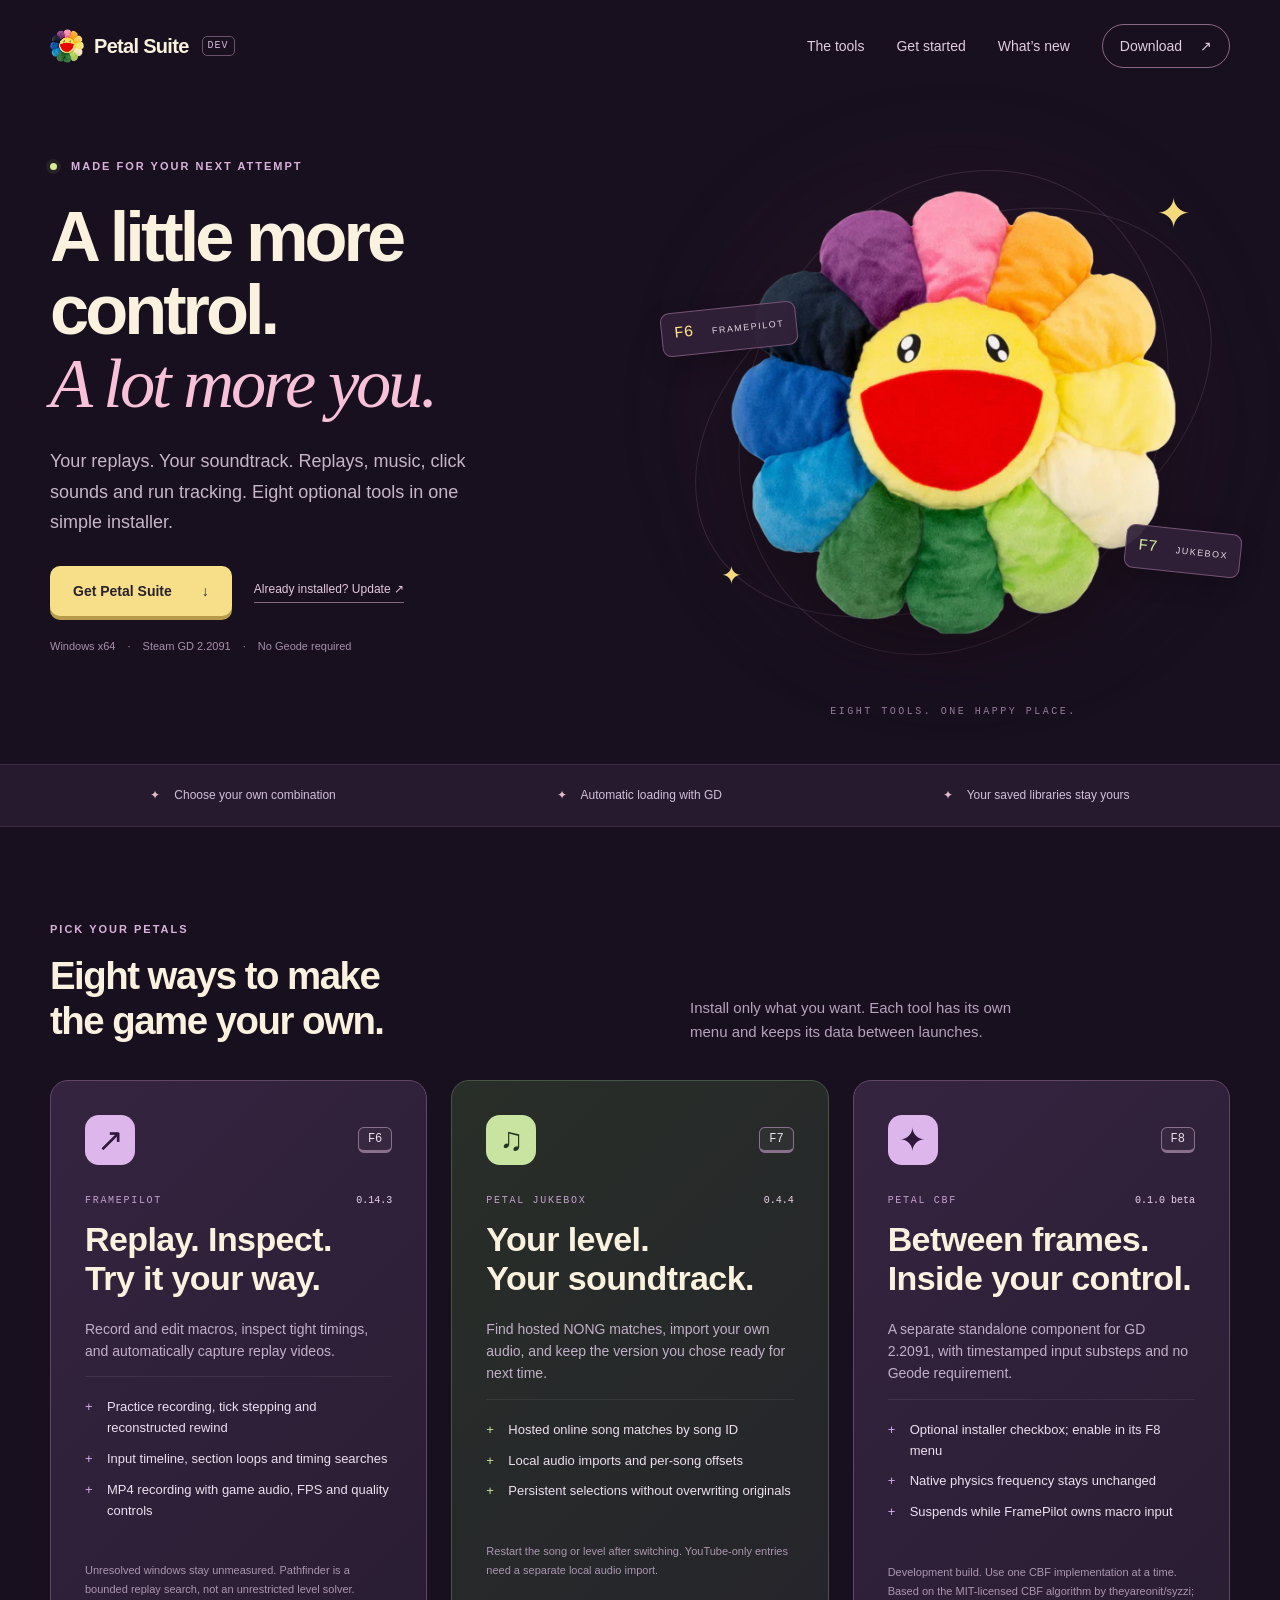
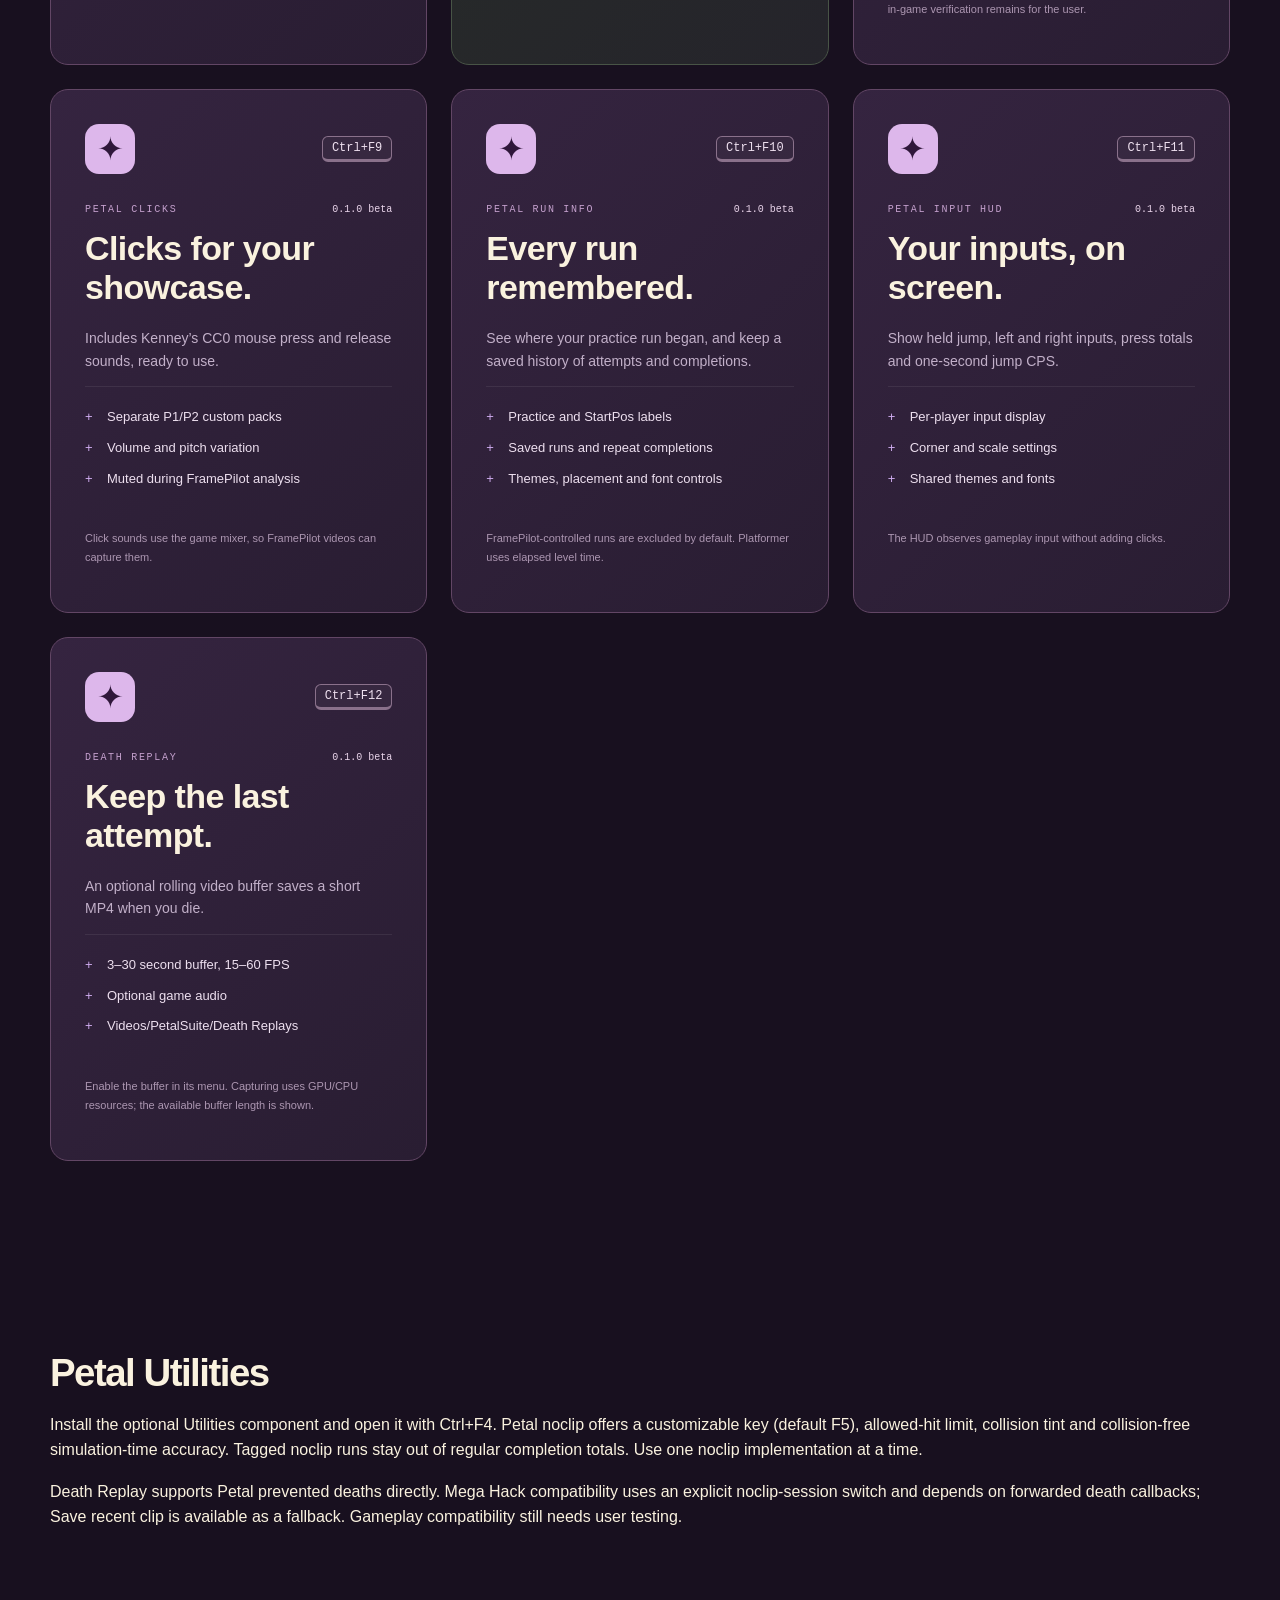
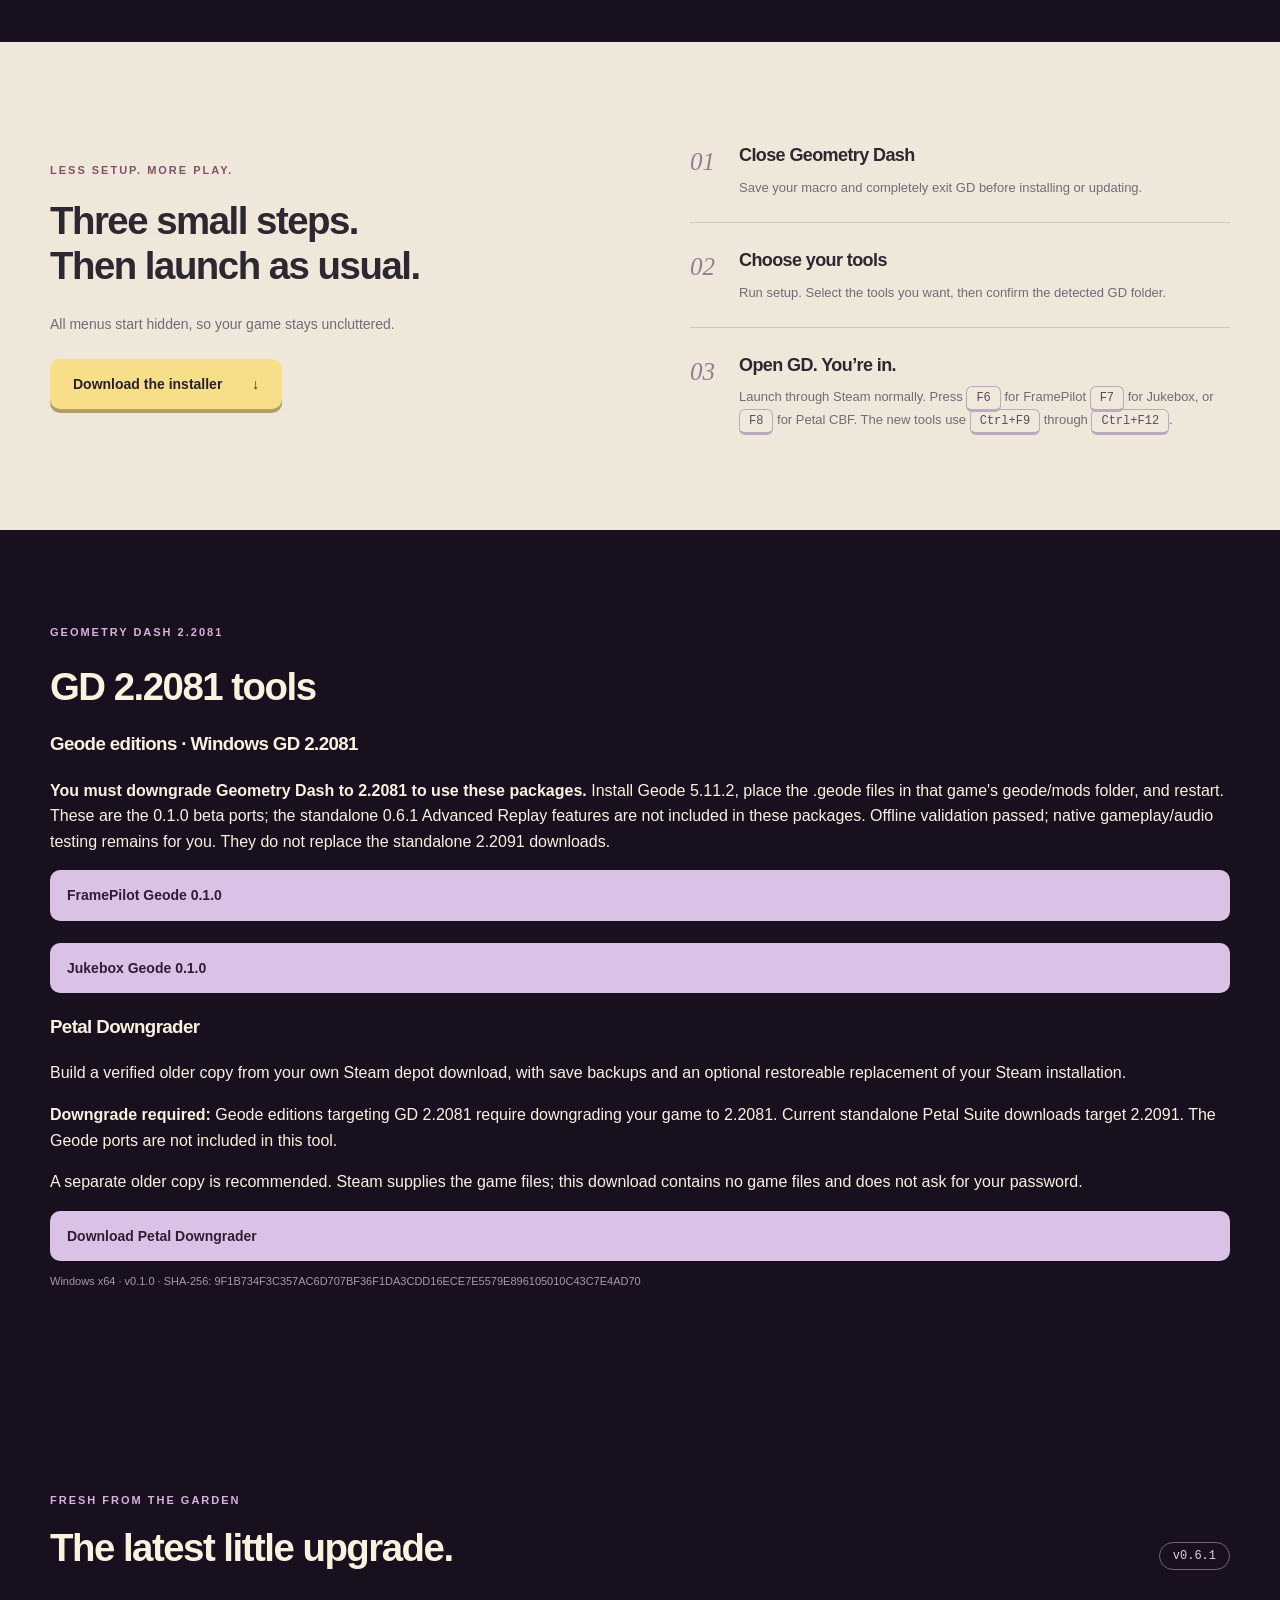
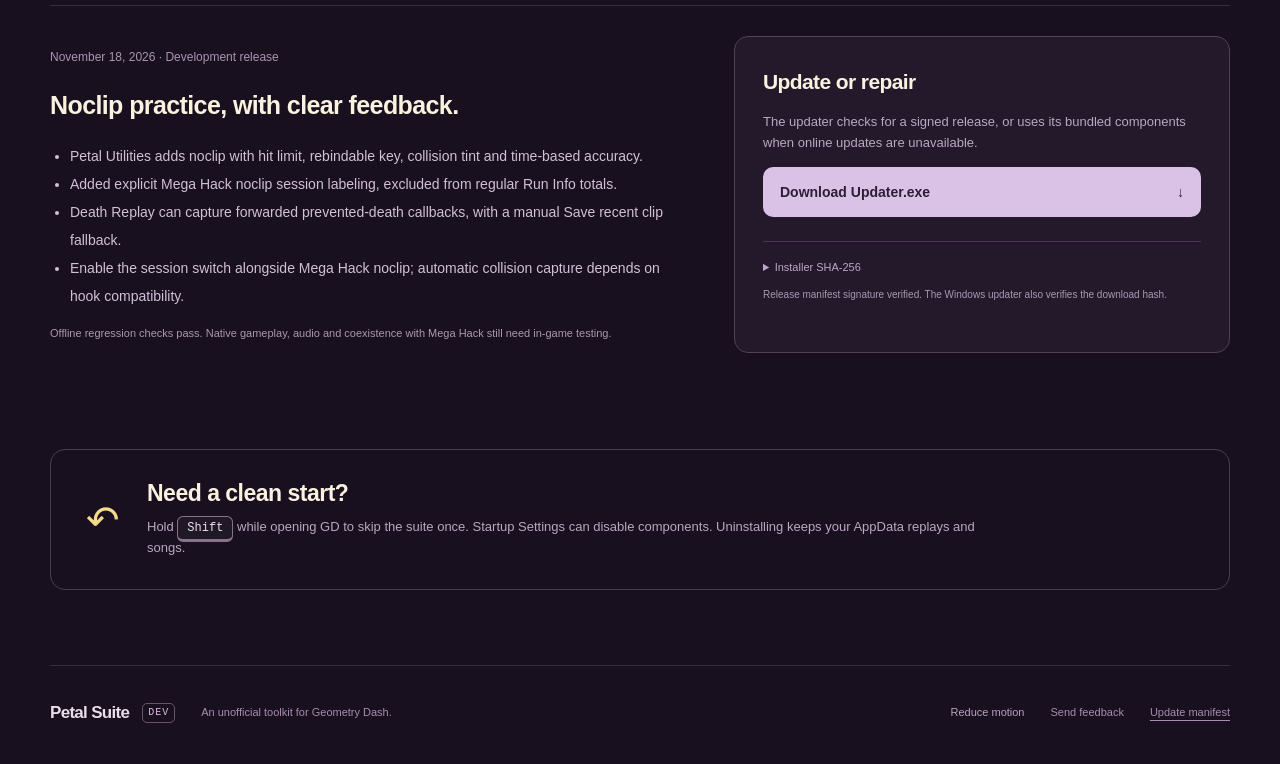
==== index.html @ 43120de8 "Publish Petal Suite website and signed 0.6.1 updates" ====
<!doctype html>
<html lang="en">
<head><meta charset="utf-8"><meta name="viewport" content="width=device-width,initial-scale=1"><meta name="theme-color" content="#18101f"><meta name="description" content="Eight optional tools for Geometry Dash, including FramePilot, Jukebox and Petal Clicks. One installer, your choice of tools, and verified updates."><title>Petal Suite — a little more control.</title><link rel="icon" href="assets/flower.png"><link rel="stylesheet" href="style.css"><script src="app.js" defer></script></head>
<body>
<header class="nav wrap"><a class="brand" href="./"><img src="assets/flower.png" alt="" width="34" height="34">Petal Suite<span class="beta">DEV</span></a><nav aria-label="Main"><a href="#tools">The tools</a><a href="#install">Get started</a><a href="#releases">What’s new</a><a class="nav-download" href="downloads/PetalSuite-Setup-0.6.1.exe" download>Download <span aria-hidden="true">↗</span></a></nav></header>
<main>
<section class="hero wrap"><div class="hero-copy"><p class="eyebrow"><span class="dot"></span> MADE FOR YOUR NEXT ATTEMPT</p><h1>A little more<br>control.<br><em>A lot more you.</em></h1><p class="intro">Your replays. Your soundtrack. Replays, music, click sounds and run tracking. Eight optional tools in one simple installer.</p><div class="actions"><a class="button primary" href="downloads/PetalSuite-Setup-0.6.1.exe" download>Get Petal Suite <span aria-hidden="true">↓</span></a><a class="text-link" href="downloads/Updater-0.6.1.exe" download>Already installed? Update <span aria-hidden="true">↗</span></a></div><p class="compat">Windows x64 <span>·</span> Steam GD 2.2091 <span>·</span> No Geode required</p></div><div class="hero-art" aria-hidden="true"><div class="orbit orbit-one"></div><div class="orbit orbit-two"></div><span class="spark spark-one">✦</span><img class="flower" src="assets/flower.png" alt="" width="500" height="500"><span class="floating-label label-one">F6 <small>FRAMEPILOT</small></span><span class="floating-label label-two">F7 <small>JUKEBOX</small></span><span class="spark spark-two">✦</span><div class="art-caption">EIGHT TOOLS. ONE HAPPY PLACE.</div></div></section>
<div class="ribbon"><div class="wrap ribbon-inner"><span>Choose your own combination</span><span>Automatic loading with GD</span><span>Your saved libraries stay yours</span></div></div>
<section id="tools" class="wrap section"><div class="section-heading"><p class="eyebrow">PICK YOUR PETALS</p><h2>Eight ways to make<br>the game your own.</h2><p>Install only what you want. Each tool has its own menu and keeps its data between launches.</p></div><div class="tool-grid"><article class="tool-card pilot"><div class="card-top"><span class="tool-icon" aria-hidden="true">↗</span><span class="key">F6</span></div><p class="version">FRAMEPILOT <span data-fp>0.14.3</span></p><h3>Replay. Inspect.<br>Try it your way.</h3><p>Record and edit macros, inspect tight timings, and automatically capture replay videos.</p><ul><li>Practice recording, tick stepping and reconstructed rewind</li><li>Input timeline, section loops and timing searches</li><li>MP4 recording with game audio, FPS and quality controls</li></ul><p class="small-note">Unresolved windows stay unmeasured. Pathfinder is a bounded replay search, not an unrestricted level solver.</p></article><article class="tool-card jukebox"><div class="card-top"><span class="tool-icon" aria-hidden="true">♫</span><span class="key">F7</span></div><p class="version">PETAL JUKEBOX <span data-jb>0.4.4</span></p><h3>Your level.<br>Your soundtrack.</h3><p>Find hosted NONG matches, import your own audio, and keep the version you chose ready for next time.</p><ul><li>Hosted online song matches by song ID</li><li>Local audio imports and per-song offsets</li><li>Persistent selections without overwriting originals</li></ul><p class="small-note">Restart the song or level after switching. YouTube-only entries need a separate local audio import.</p></article><article class="tool-card pilot"><div class="card-top"><span class="tool-icon" aria-hidden="true">✦</span><span class="key">F8</span></div><p class="version">PETAL CBF <span>0.1.0 beta</span></p><h3>Between frames.<br>Inside your control.</h3><p>A separate standalone component for GD 2.2091, with timestamped input substeps and no Geode requirement.</p><ul><li>Optional installer checkbox; enable in its F8 menu</li><li>Native physics frequency stays unchanged</li><li>Suspends while FramePilot owns macro input</li></ul><p class="small-note">Development build. Use one CBF implementation at a time. Based on the MIT-licensed CBF algorithm by theyareonit/syzzi; in-game verification remains for the user.</p></article><article class="tool-card pilot"><div class="card-top"><span class="tool-icon" aria-hidden="true">✦</span><span class="key">Ctrl+F9</span></div><p class="version">PETAL CLICKS <span>0.1.0 beta</span></p><h3>Clicks for your showcase.</h3><p>Includes Kenney’s CC0 mouse press and release sounds, ready to use.</p><ul><li>Separate P1/P2 custom packs</li><li>Volume and pitch variation</li><li>Muted during FramePilot analysis</li></ul><p class="small-note">Click sounds use the game mixer, so FramePilot videos can capture them.</p></article><article class="tool-card pilot"><div class="card-top"><span class="tool-icon" aria-hidden="true">✦</span><span class="key">Ctrl+F10</span></div><p class="version">PETAL RUN INFO <span>0.1.0 beta</span></p><h3>Every run remembered.</h3><p>See where your practice run began, and keep a saved history of attempts and completions.</p><ul><li>Practice and StartPos labels</li><li>Saved runs and repeat completions</li><li>Themes, placement and font controls</li></ul><p class="small-note">FramePilot-controlled runs are excluded by default. Platformer uses elapsed level time.</p></article><article class="tool-card pilot"><div class="card-top"><span class="tool-icon" aria-hidden="true">✦</span><span class="key">Ctrl+F11</span></div><p class="version">PETAL INPUT HUD <span>0.1.0 beta</span></p><h3>Your inputs, on screen.</h3><p>Show held jump, left and right inputs, press totals and one-second jump CPS.</p><ul><li>Per-player input display</li><li>Corner and scale settings</li><li>Shared themes and fonts</li></ul><p class="small-note">The HUD observes gameplay input without adding clicks.</p></article><article class="tool-card pilot"><div class="card-top"><span class="tool-icon" aria-hidden="true">✦</span><span class="key">Ctrl+F12</span></div><p class="version">DEATH REPLAY <span>0.1.0 beta</span></p><h3>Keep the last attempt.</h3><p>An optional rolling video buffer saves a short MP4 when you die.</p><ul><li>3–30 second buffer, 15–60 FPS</li><li>Optional game audio</li><li>Videos/PetalSuite/Death Replays</li></ul><p class="small-note">Enable the buffer in its menu. Capturing uses GPU/CPU resources; the available buffer length is shown.</p></article></div></section>
<section class="wrap section"><h2>Petal Utilities</h2><p>Install the optional Utilities component and open it with Ctrl+F4. Petal noclip offers a customizable key (default F5), allowed-hit limit, collision tint and collision-free simulation-time accuracy. Tagged noclip runs stay out of regular completion totals. Use one noclip implementation at a time.</p><p>Death Replay supports Petal prevented deaths directly. Mega Hack compatibility uses an explicit noclip-session switch and depends on forwarded death callbacks; Save recent clip is available as a fallback. Gameplay compatibility still needs user testing.</p></section><section id="install" class="install-section"><div class="wrap install-inner"><div><p class="eyebrow">LESS SETUP. MORE PLAY.</p><h2>Three small steps.<br>Then launch as usual.</h2><p>All menus start hidden, so your game stays uncluttered.</p><a class="button primary" href="downloads/PetalSuite-Setup-0.6.1.exe" download>Download the installer <span aria-hidden="true">↓</span></a></div><ol class="steps"><li><span>01</span><div><h3>Close Geometry Dash</h3><p>Save your macro and completely exit GD before installing or updating.</p></div></li><li><span>02</span><div><h3>Choose your tools</h3><p>Run setup. Select the tools you want, then confirm the detected GD folder.</p></div></li><li><span>03</span><div><h3>Open GD. You’re in.</h3><p>Launch through Steam normally. Press <kbd>F6</kbd> for FramePilot <kbd>F7</kbd> for Jukebox, or <kbd>F8</kbd> for Petal CBF. The new tools use <kbd>Ctrl+F9</kbd> through <kbd>Ctrl+F12</kbd>.</p></div></li></ol></div></section>
<section id="legacy" class="wrap section"><p class="eyebrow">GEOMETRY DASH 2.2081</p><h2>GD 2.2081 tools</h2><h3>Geode editions · Windows GD 2.2081</h3><p><strong>You must downgrade Geometry Dash to 2.2081 to use these packages.</strong> Install <a href="https://github.com/geode-sdk/geode/releases/tag/v5.11.2">Geode 5.11.2</a>, place the .geode files in that game's geode/mods folder, and restart. These are the 0.1.0 beta ports; the standalone 0.6.1 Advanced Replay features are not included in these packages. Offline validation passed; native gameplay/audio testing remains for you. They do not replace the standalone 2.2091 downloads.</p><div class="actions"><a class="button secondary" href="downloads/petal.framepilot-0.1.0.geode" download>FramePilot Geode 0.1.0</a><a class="button secondary" href="downloads/petal.jukebox-0.1.0.geode" download>Jukebox Geode 0.1.0</a></div><h3>Petal Downgrader</h3><p>Build a verified older copy from your own Steam depot download, with save backups and an optional restoreable replacement of your Steam installation.</p><p><strong>Downgrade required:</strong> Geode editions targeting GD 2.2081 require downgrading your game to 2.2081. Current standalone Petal Suite downloads target 2.2091. The Geode ports are not included in this tool.</p><p>A separate older copy is recommended. Steam supplies the game files; this download contains no game files and does not ask for your password.</p><a class="button secondary" href="downloads/PetalDowngrader-0.1.0.exe" download>Download Petal Downgrader</a><p class="small-note">Windows x64 · v0.1.0 · SHA-256: 9F1B734F3C357AC6D707BF36F1DA3CDD16ECE7E5579E896105010C43C7E4AD70</p></section><section id="releases" class="wrap section"><div class="release-heading"><div><p class="eyebrow">FRESH FROM THE GARDEN</p><h2>The latest little upgrade.</h2></div><span class="release-tag" data-version>v0.6.1</span></div><div class="release-layout"><article class="release-notes"><p class="muted" data-release-date>November 18, 2026 · Development release</p><h3>Noclip practice, with clear feedback.</h3><ul id="release-notes"><li>Petal Clicks includes a ready-to-use CC0 mouse pack and supports custom P1/P2 packs.</li><li>Run Info adds saved run history and repeat completion counts.</li><li>Input HUD shows held inputs and CPS; optional Death Replay saves rolling clips with game audio.</li><li>FramePilot hitborders now find collision objects even when native visibility lists are empty.</li></ul><p class="small-note">Offline regression checks pass. Native gameplay, audio and coexistence with Mega Hack still need in-game testing.</p></article><aside class="download-card"><h3>Update or repair</h3><p>The updater checks for a signed release, or uses its bundled components when online updates are unavailable.</p><a class="button secondary" href="downloads/Updater-0.6.1.exe" download>Download Updater.exe <span aria-hidden="true">↓</span></a><details><summary>Installer SHA-256</summary><code id="installer-sha">Loading release information…</code><button id="copy-sha" class="copy-button" type="button" disabled>Copy checksum</button></details><p class="manifest-status" id="manifest-status" role="status">Reading release information…</p></aside></div></section>
<section class="wrap recovery"><span class="recovery-icon" aria-hidden="true">↶</span><div><h2>Need a clean start?</h2><p>Hold <kbd>Shift</kbd> while opening GD to skip the suite once. Startup Settings can disable components. Uninstalling keeps your AppData replays and songs.</p></div></section>
</main><footer class="wrap footer"><a class="brand" href="./">Petal Suite<span class="beta">DEV</span></a><p>An unofficial toolkit for Geometry Dash.</p><button id="motion-toggle" type="button" aria-pressed="false">Reduce motion</button><a href="feedback.html">Send feedback</a><a href="updates.json">Update manifest</a></footer>
</body></html>
---- style.css ----
@font-face{font-family:PetalLocal;src:local("Segoe UI")}*{box-sizing:border-box}html{scroll-behavior:smooth;scroll-padding-top:85px}body{margin:0;background:#18101f;color:#faf2df;font-family:PetalLocal,"Segoe UI",Arial,sans-serif;line-height:1.6}a{color:inherit;text-decoration:none}button,a,summary{-webkit-tap-highlight-color:transparent}button{font:inherit}button:focus-visible,a:focus-visible,summary:focus-visible{outline:3px solid #ffe17d;outline-offset:6px}button{cursor:pointer}img{max-width:100%;display:block}.wrap{width:min(1180px,calc(100% - 64px));margin:auto}.nav{display:flex;align-items:center;justify-content:space-between;min-height:92px;gap:24px}.brand{display:flex;align-items:center;gap:10px;font-weight:750;font-size:20px;letter-spacing:-.7px;white-space:nowrap}.beta{border:1px solid #69526d;border-radius:5px;padding:1px 5px;font:10px/1.6 monospace;letter-spacing:1px;margin-left:3px;color:#d8b8df}.nav nav{display:flex;align-items:center;gap:32px;font-size:14px;color:#e0cddf}.nav a:hover{color:#ffe17d}.nav-download{padding:10px 17px;border:1px solid #8b6788;border-radius:50px}.nav-download span{margin-left:14px}.hero{min-height:650px;display:grid;grid-template-columns:1.08fr 1fr;align-items:center;gap:30px;padding-top:44px;padding-bottom:75px}.eyebrow{font-size:11px;letter-spacing:2px;font-weight:650;color:#d8b2db;margin:0 0 24px}.dot{display:inline-block;width:7px;height:7px;border-radius:50%;background:#d8ec94;box-shadow:0 0 0 4px #d8ec9412;margin-right:9px}h1{font-size:clamp(48px,5.5vw,78px);line-height:1.04;letter-spacing:-4px;font-weight:750;margin:0 0 26px}h1 em{font-family:Georgia,serif;font-weight:400;color:#f8c1d7;letter-spacing:-3px}.intro{font-size:18px;max-width:420px;color:#c7b6ca;line-height:1.7;margin:0 0 28px}.actions{display:flex;gap:22px;align-items:center;flex-wrap:wrap}.button{display:inline-flex;align-items:center;justify-content:space-between;gap:30px;padding:14px 23px;border-radius:10px;font-size:14px;font-weight:700;transition:transform .2s,background .2s}.button:hover{transform:translateY(-3px)}.primary{background:#f7df89;color:#28202c;box-shadow:0 4px 0 #b89a4b}.primary:hover{background:#ffeaa9}.text-link{font-size:12px;color:#e2c8df;border-bottom:1px solid #81677f;padding-bottom:3px}.compat{font-size:11px;color:#a890ac;margin-top:22px}.compat span{padding:0 9px}.hero-art{position:relative;display:flex;align-items:center;justify-content:center;aspect-ratio:1}.hero-art:before{content:"";position:absolute;inset:16%;background:#a7467338;filter:blur(70px);border-radius:50%}.flower{position:relative;width:82%;height:auto;filter:drop-shadow(0 25px 35px #0006);animation:float 7s ease-in-out infinite}.orbit{position:absolute;width:100%;height:65%;border:1px solid #a47c9d38;border-radius:50%;transform:rotate(-28deg)}.orbit-two{height:91%;width:74%;transform:rotate(27deg)}.floating-label{position:absolute;background:#302138ed;border:1px solid #755375;border-radius:9px;padding:8px 12px;color:#ffe189;box-shadow:0 8px 24px #0003;font-family:monospace;font-size:16px;transform:rotate(-6deg)}.floating-label small{font:9px "Segoe UI",sans-serif;letter-spacing:1.5px;color:#ead7e6;margin-left:9px}.label-one{left:-3%;top:31%}.label-two{right:-2%;bottom:21%;transform:rotate(6deg);color:#cced9b}.spark{position:absolute;color:#f5d97d;font-size:42px}.spark-one{top:8%;right:7%}.spark-two{bottom:17%;left:8%;font-size:25px}.art-caption{position:absolute;bottom:-5%;font:10px monospace;letter-spacing:2.5px;color:#947b9b}.ribbon{background:#261b2e;border-top:1px solid #3a2a43;border-bottom:1px solid #3a2a43}.ribbon-inner{display:flex;justify-content:space-around;gap:20px;padding-top:21px;padding-bottom:21px;color:#d3bfda;font-size:12px}.ribbon-inner span:before{content:"✦";color:#e5bcce;margin-right:14px}.section{padding-top:94px;padding-bottom:96px}.section-heading{display:grid;grid-template-columns:1fr 1fr;column-gap:100px;align-items:end;margin-bottom:36px}.section-heading .eyebrow{grid-column:1/-1;margin-bottom:15px}h2{font-size:clamp(30px,3vw,43px);line-height:1.17;letter-spacing:-1.5px;font-weight:650;margin:0}h3{letter-spacing:-.6px}.section-heading>p:last-child{margin:0;max-width:360px;color:#b5a2bc;font-size:15px}.tool-grid{display:grid;grid-template-columns:1fr 1fr;gap:24px}.tool-card{border:1px solid #624665;border-radius:18px;padding:34px;background:linear-gradient(135deg,#352440,#291d32);overflow:hidden;position:relative}.tool-card.jukebox{background:linear-gradient(135deg,#282e28,#25242b);border-color:#485446}.card-top{display:flex;justify-content:space-between;align-items:center;margin-bottom:30px}.tool-icon{background:#ddb7eb;color:#2f173a;border-radius:14px;width:50px;height:50px;display:grid;place-items:center;font:32px Georgia}.jukebox .tool-icon{background:#c9e4a0;color:#273421}.key,kbd{font:12px monospace;border:1px solid #8a718b;border-bottom-width:3px;padding:4px 9px;border-radius:6px;color:#eee0ef;background:#ffffff08}.version{font:10px monospace;letter-spacing:1.7px;color:#c4a0cd}.version span{float:right;letter-spacing:0;color:#e9d4ea}.tool-card h3{font-size:34px;line-height:1.15;font-weight:650;margin:14px 0 20px}.tool-card>p:not(.version):not(.small-note){color:#c2b0c9;font-size:14px;max-width:410px}.tool-card ul{padding:20px 0 17px;border-top:1px solid #ffffff12;list-style:none;color:#eddfef;font-size:13px}.tool-card li{margin-bottom:10px;padding-left:22px;position:relative}.tool-card li:before{content:"+";position:absolute;left:0;color:#d0adf0}.jukebox li:before{color:#c9e4a0}.small-note{font-size:11px;color:#ac96b1;line-height:1.7}.install-section{background:#eee7da;color:#2d2731}.install-inner{padding-top:76px;padding-bottom:76px;display:grid;grid-template-columns:1fr 1fr;gap:100px;align-items:center}.install-inner .eyebrow{color:#80516c;margin-bottom:19px}.install-inner>div>p:not(.eyebrow){color:#756979;font-size:14px;margin:24px 0}.install-inner .primary{box-shadow:0 4px 0 #b49e66}.steps{padding:0;margin:0;list-style:none}.steps li{display:flex;align-items:flex-start;gap:24px;padding:23px 0;border-bottom:1px solid #cdc4c7}.steps li:last-child{border-bottom:0}.steps li>span{font:italic 25px Georgia;color:#977c91;line-height:1.7}.steps h3{font-size:18px;margin:0 0 7px}.steps p{font-size:13px;line-height:1.7;margin:0;color:#756979}.steps kbd{color:#5d4960;border-color:#baa9bc}.release-heading{display:flex;align-items:end;justify-content:space-between;gap:20px;margin-bottom:35px}.release-heading .eyebrow{margin-bottom:16px}.release-tag{border:1px solid #78627e;border-radius:30px;padding:6px 13px;font:12px monospace;color:#e5cde5;white-space:nowrap}.release-layout{display:grid;grid-template-columns:1.25fr 1fr;gap:64px;border-top:1px solid #3a2b42;padding-top:30px}.muted{font-size:12px;color:#aa94b1}.release-notes h3{font-size:25px;margin:17px 0}.release-notes ul{padding-left:20px;color:#d2bfd8;font-size:14px;line-height:2}.download-card{padding:28px;border:1px solid #514058;border-radius:14px;background:#23192b}.download-card h3{font-size:21px;margin:0}.download-card>p{font-size:13px;color:#bba6c3}.secondary{background:#d9c2e6;color:#2c1e33;width:100%;padding-left:17px;padding-right:17px}.download-card details{border-top:1px solid #4a3653;margin-top:24px;padding-top:17px;font-size:11px}.download-card summary{cursor:pointer;color:#bea4c7}.download-card code{display:block;overflow-wrap:anywhere;user-select:all;font:10px/1.8 monospace;color:#d9c4e3;margin:15px 0}.copy-button{background:transparent;color:#e4c8e8;border:1px solid #6d5178;border-radius:5px;padding:4px 9px;font-size:11px}.copy-button:disabled{opacity:.5;cursor:default}.manifest-status{font-size:10px!important;color:#aa97b3!important;margin-bottom:0}.recovery{display:flex;gap:27px;align-items:center;border:1px solid #4c3c53;border-radius:15px;padding:30px 35px;margin-bottom:75px}.recovery h2{font-size:23px;letter-spacing:-.5px}.recovery p{font-size:13px;color:#baa6c3;max-width:840px;margin:10px 0 0}.recovery-icon{color:#f4da89;font-size:40px}.footer{display:flex;align-items:center;gap:26px;padding-top:27px;padding-bottom:32px;border-top:1px solid #3a2b42;font-size:11px;color:#a88daf}.footer .brand{font-size:17px;color:#eadce9}.footer p{margin-right:auto}.footer button{color:#baa1c0;font-size:11px;border:0;background:none;padding:0}.footer a:last-child{text-decoration:underline;text-underline-offset:4px}@keyframes float{0%,100%{transform:translateY(0) rotate(-3deg)}50%{transform:translateY(-17px) rotate(3deg)}}body.reduce-motion *,body.reduce-motion *:before,body.reduce-motion *:after{animation:none!important;transition:none!important;scroll-behavior:auto!important}@media(prefers-reduced-motion:reduce){html{scroll-behavior:auto}*,*:before,*:after{animation:none!important;transition:none!important}}@media(min-width:1450px){.hero{padding-top:72px;padding-bottom:95px}}@media(max-width:900px){.nav nav{gap:20px}.nav nav>a:first-child{display:none}.hero{gap:10px;min-height:570px}h1{letter-spacing:-2.5px}.hero-art .flower{width:94%}.floating-label{font-size:12px;padding:6px 9px}.floating-label small{font-size:8px;margin-left:5px}.section-heading{column-gap:35px}.install-inner{gap:45px}.release-layout{gap:30px}.footer{flex-wrap:wrap}.footer p{margin-right:0;flex:1}}@media(max-width:620px){.wrap{width:calc(100% - 36px)}.nav{min-height:76px;gap:10px}.brand{font-size:18px}.nav nav>a:not(.nav-download){display:none}.nav-download{padding:7px 12px;font-size:12px}.nav nav{gap:0}.hero{grid-template-columns:1fr;padding-top:38px;padding-bottom:55px;gap:35px}.hero h1{font-size:56px;letter-spacing:-3px}.intro{font-size:16px}.hero-art{width:min(370px,95%);margin:auto}.art-caption{bottom:-4%}.label-one{left:0}.label-two{right:0}.hero-art .flower{width:84%}.ribbon-inner{align-items:center;gap:13px;font-size:10px;text-align:center}.ribbon-inner span:before{display:block;margin:0 0 5px}.section{padding-top:60px;padding-bottom:60px}.section-heading{display:block}.section-heading>p:last-child{margin-top:20px}.tool-grid{grid-template-columns:1fr;gap:18px}.tool-card{padding:27px}.card-top{margin-bottom:23px}.tool-card h3{font-size:31px}.install-inner{grid-template-columns:1fr;padding-top:53px;padding-bottom:45px;gap:25px}.steps li{gap:20px}.release-layout{grid-template-columns:1fr;gap:25px}.release-heading h2{font-size:30px}.recovery{padding:25px;align-items:flex-start;gap:17px;margin-bottom:46px}.recovery-icon{font-size:30px}.recovery h2{font-size:22px}.footer{gap:15px;padding-bottom:26px}.footer .brand{width:100%}.footer p{width:100%;flex:auto;margin:0}.compat{font-size:10px}.compat span{padding:0 5px}.actions{gap:18px}.hero .primary{padding:13px 18px}.text-link{font-size:11px}}

html.reduce-motion{scroll-behavior:auto!important}

.feedback-form{max-width:720px;display:grid;gap:22px;margin:36px 0}.feedback-form label{display:grid;gap:9px;font-weight:600}.feedback-form input,.feedback-form select,.feedback-form textarea{width:100%;box-sizing:border-box;background:#20172d;color:#fff4fc;border:1px solid #796080;border-radius:10px;padding:12px;font:inherit}.feedback-form textarea{resize:vertical}.feedback-form button{justify-self:start}

.tool-grid{grid-template-columns:repeat(auto-fit,minmax(min(100%,280px),1fr))}
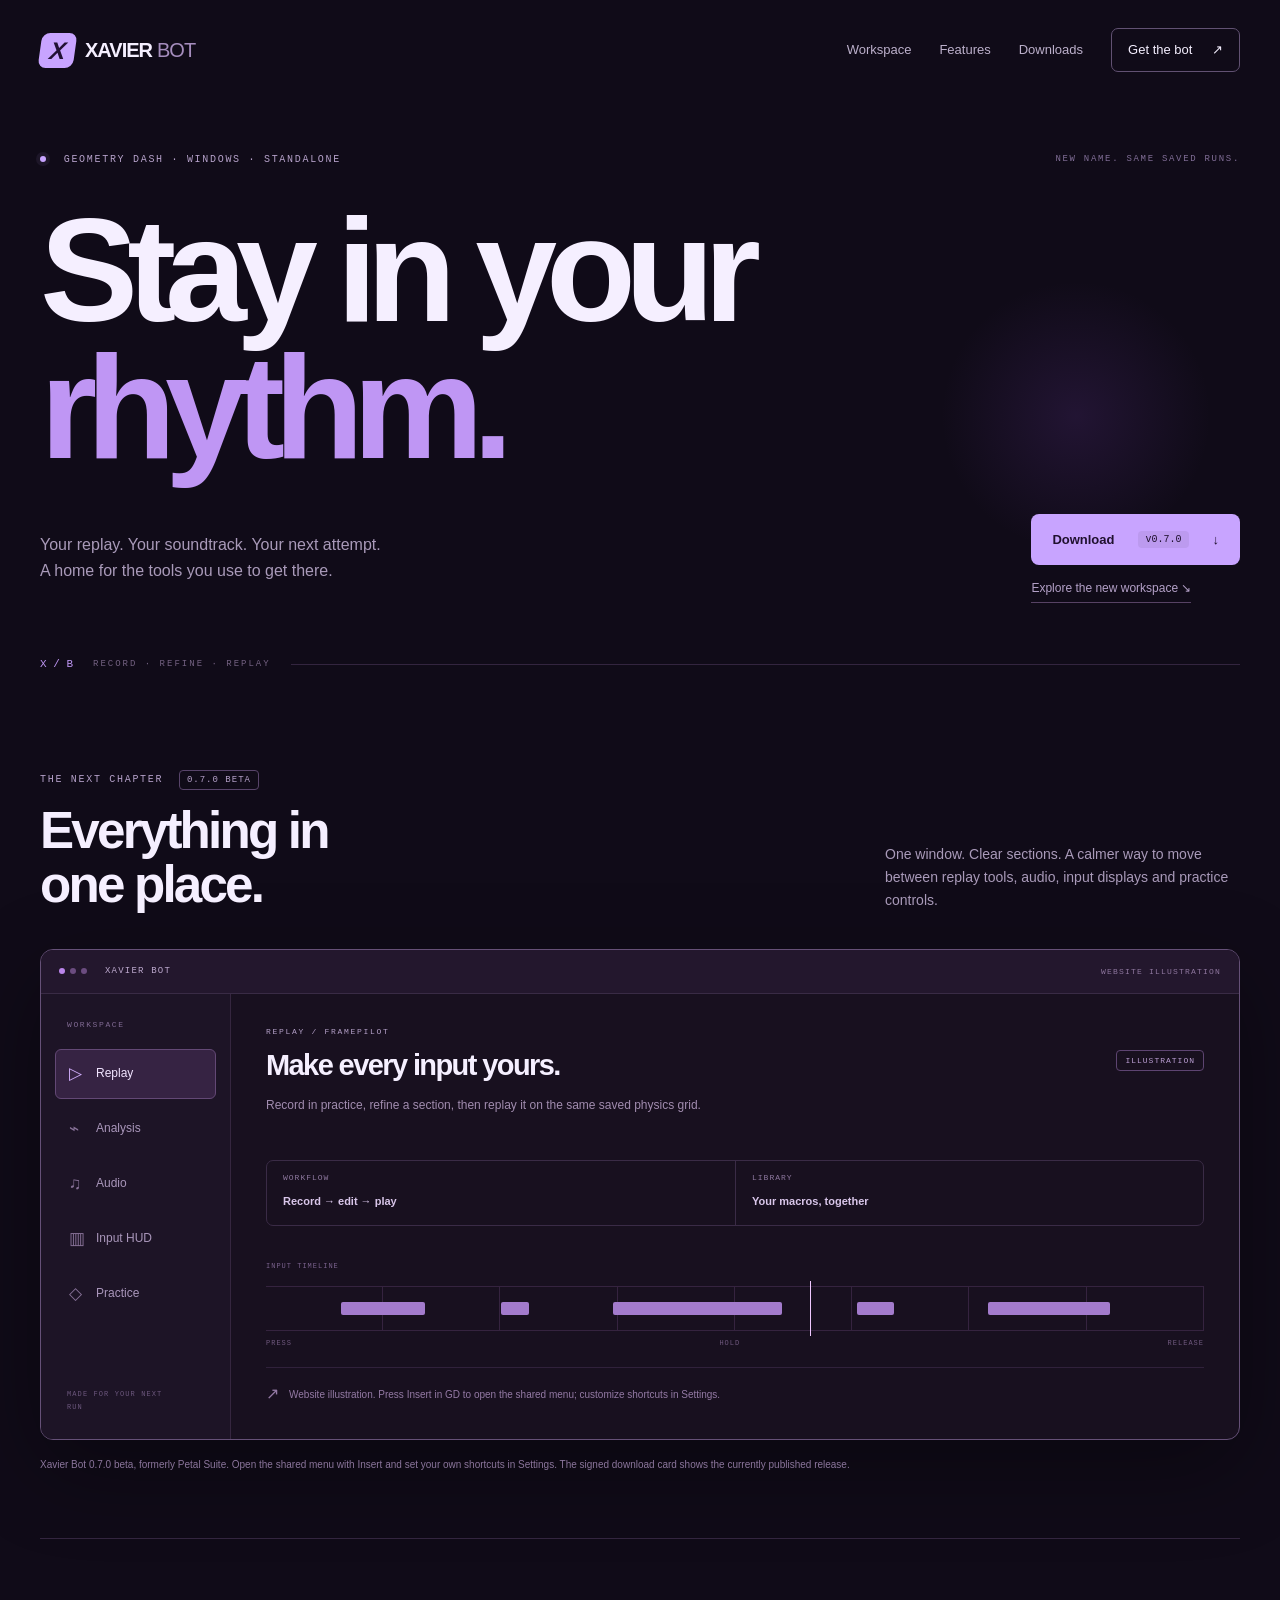
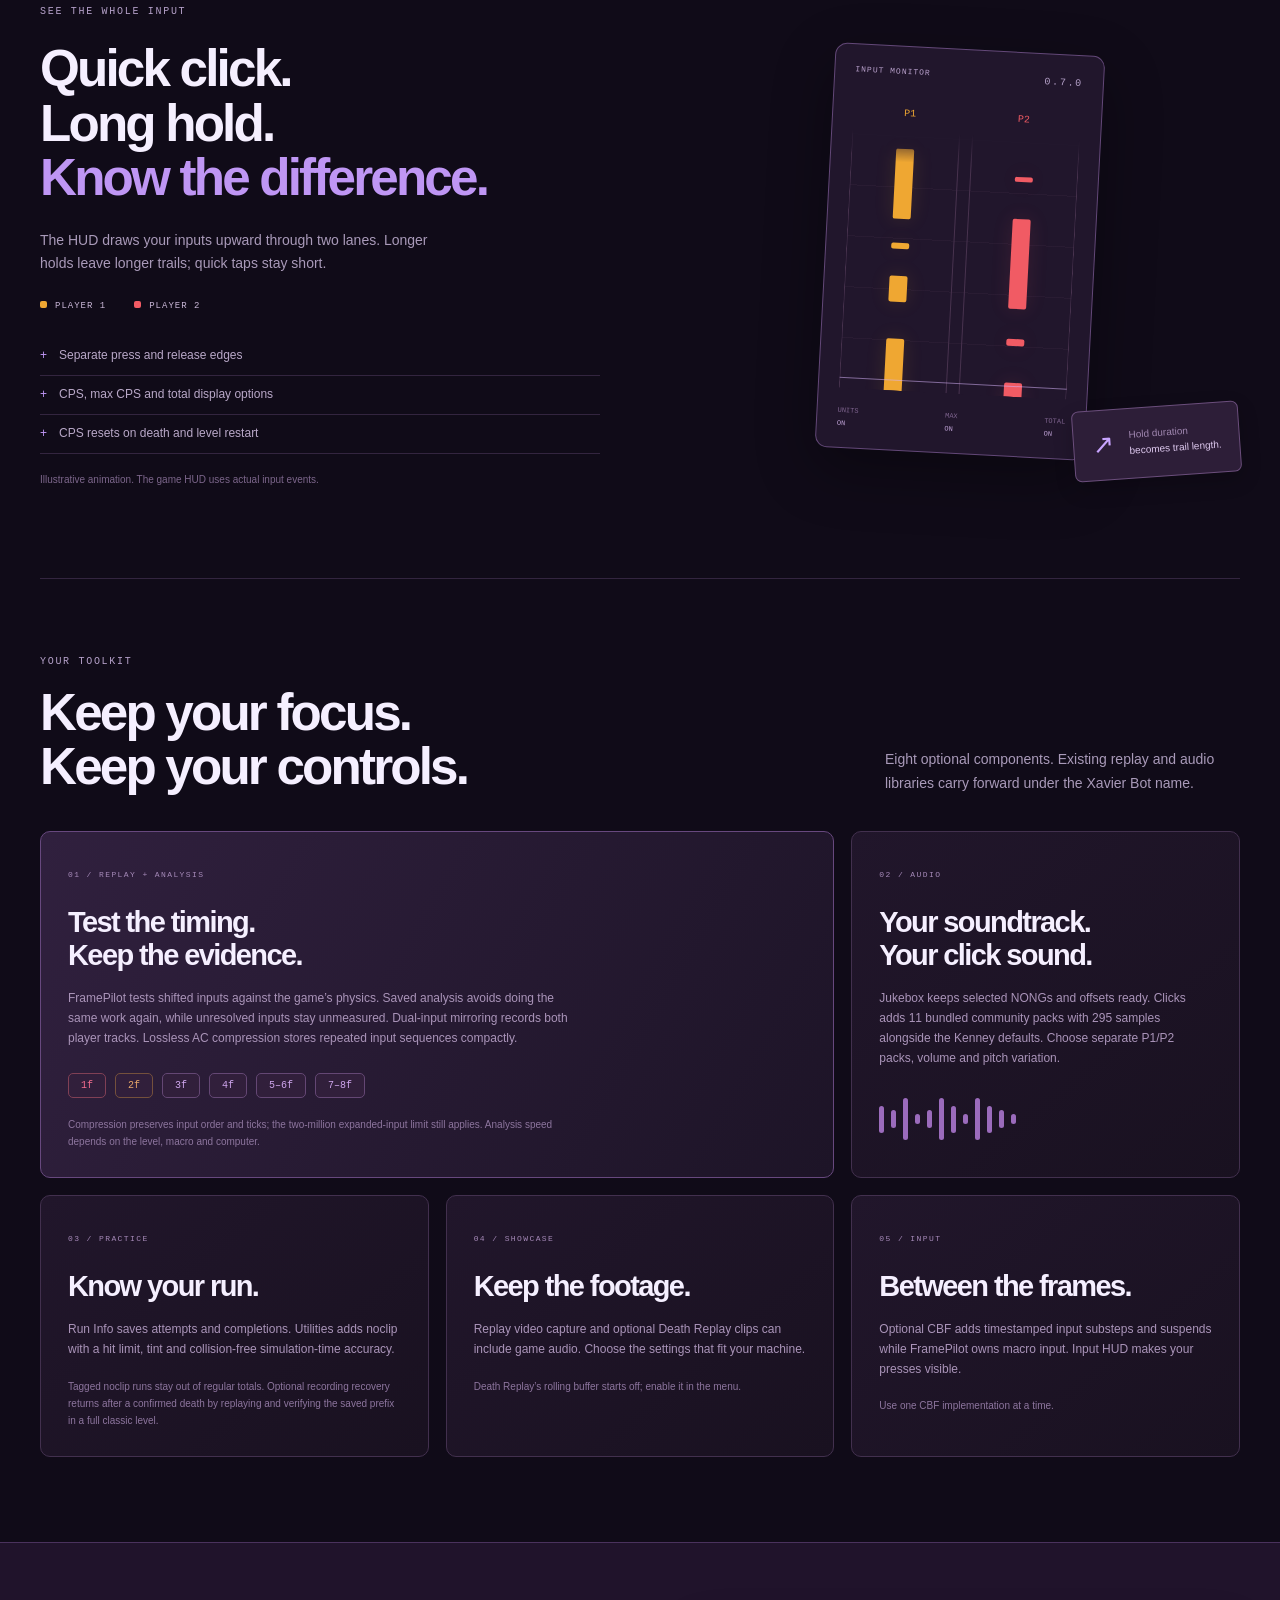
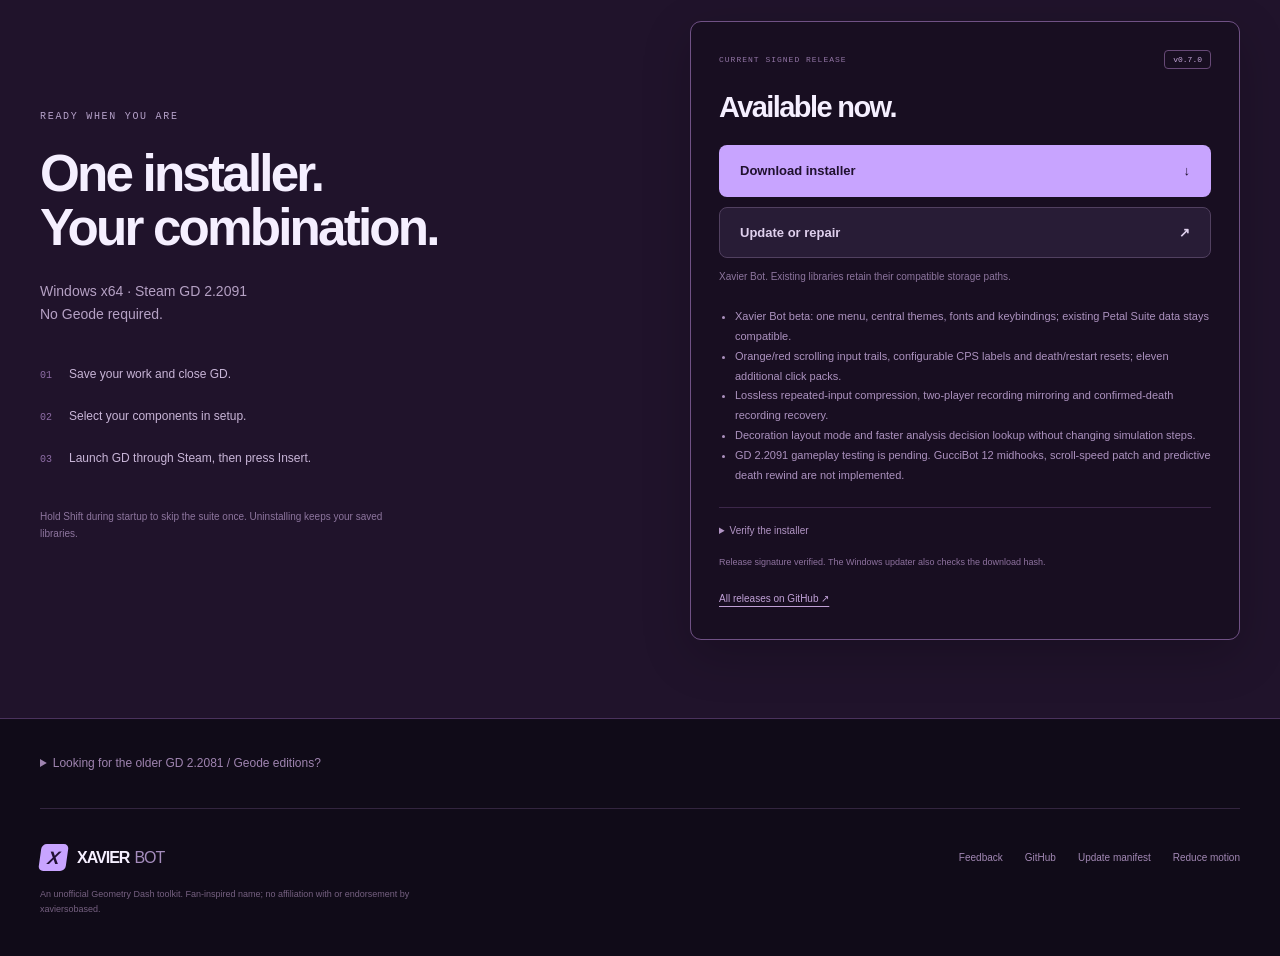
==== commit 629c4684: "Publish Xavier Bot 0.7.0 beta" ====
--- a/index.html
+++ b/index.html
@@ -1,14 +1,16 @@
 <!doctype html>
 <html lang="en">
-<head><meta charset="utf-8"><meta name="viewport" content="width=device-width,initial-scale=1"><meta name="theme-color" content="#18101f"><meta name="description" content="Eight optional tools for Geometry Dash, including FramePilot, Jukebox and Petal Clicks. One installer, your choice of tools, and verified updates."><title>Petal Suite — a little more control.</title><link rel="icon" href="assets/flower.png"><link rel="stylesheet" href="style.css"><script src="app.js" defer></script></head>
+<head><meta charset="utf-8"><meta name="viewport" content="width=device-width,initial-scale=1"><meta name="theme-color" content="#100b18"><meta name="description" content="Xavier Bot: replays, timing analysis, music and practice tools for Geometry Dash. Formerly Petal Suite."><title>Xavier Bot — stay in your rhythm.</title><link rel="stylesheet" href="style.css"><script src="app.js" defer></script></head>
 <body>
-<header class="nav wrap"><a class="brand" href="./"><img src="assets/flower.png" alt="" width="34" height="34">Petal Suite<span class="beta">DEV</span></a><nav aria-label="Main"><a href="#tools">The tools</a><a href="#install">Get started</a><a href="#releases">What’s new</a><a class="nav-download" href="downloads/PetalSuite-Setup-0.6.1.exe" download>Download <span aria-hidden="true">↗</span></a></nav></header>
+<header class="nav wrap"><a class="brand" href="./" aria-label="Xavier Bot home"><span class="brand-mark" aria-hidden="true">X</span>XAVIER<span class="brand-tail">BOT</span></a><nav aria-label="Main navigation"><a href="#workspace">Workspace</a><a href="#tools">Features</a><a href="#downloads">Downloads</a><a class="nav-download" href="downloads/XavierBot-Setup-0.7.0.exe" data-download="setup" download>Get the bot <span aria-hidden="true">↗</span></a></nav></header>
 <main>
-<section class="hero wrap"><div class="hero-copy"><p class="eyebrow"><span class="dot"></span> MADE FOR YOUR NEXT ATTEMPT</p><h1>A little more<br>control.<br><em>A lot more you.</em></h1><p class="intro">Your replays. Your soundtrack. Replays, music, click sounds and run tracking. Eight optional tools in one simple installer.</p><div class="actions"><a class="button primary" href="downloads/PetalSuite-Setup-0.6.1.exe" download>Get Petal Suite <span aria-hidden="true">↓</span></a><a class="text-link" href="downloads/Updater-0.6.1.exe" download>Already installed? Update <span aria-hidden="true">↗</span></a></div><p class="compat">Windows x64 <span>·</span> Steam GD 2.2091 <span>·</span> No Geode required</p></div><div class="hero-art" aria-hidden="true"><div class="orbit orbit-one"></div><div class="orbit orbit-two"></div><span class="spark spark-one">✦</span><img class="flower" src="assets/flower.png" alt="" width="500" height="500"><span class="floating-label label-one">F6 <small>FRAMEPILOT</small></span><span class="floating-label label-two">F7 <small>JUKEBOX</small></span><span class="spark spark-two">✦</span><div class="art-caption">EIGHT TOOLS. ONE HAPPY PLACE.</div></div></section>
-<div class="ribbon"><div class="wrap ribbon-inner"><span>Choose your own combination</span><span>Automatic loading with GD</span><span>Your saved libraries stay yours</span></div></div>
-<section id="tools" class="wrap section"><div class="section-heading"><p class="eyebrow">PICK YOUR PETALS</p><h2>Eight ways to make<br>the game your own.</h2><p>Install only what you want. Each tool has its own menu and keeps its data between launches.</p></div><div class="tool-grid"><article class="tool-card pilot"><div class="card-top"><span class="tool-icon" aria-hidden="true">↗</span><span class="key">F6</span></div><p class="version">FRAMEPILOT <span data-fp>0.14.3</span></p><h3>Replay. Inspect.<br>Try it your way.</h3><p>Record and edit macros, inspect tight timings, and automatically capture replay videos.</p><ul><li>Practice recording, tick stepping and reconstructed rewind</li><li>Input timeline, section loops and timing searches</li><li>MP4 recording with game audio, FPS and quality controls</li></ul><p class="small-note">Unresolved windows stay unmeasured. Pathfinder is a bounded replay search, not an unrestricted level solver.</p></article><article class="tool-card jukebox"><div class="card-top"><span class="tool-icon" aria-hidden="true">♫</span><span class="key">F7</span></div><p class="version">PETAL JUKEBOX <span data-jb>0.4.4</span></p><h3>Your level.<br>Your soundtrack.</h3><p>Find hosted NONG matches, import your own audio, and keep the version you chose ready for next time.</p><ul><li>Hosted online song matches by song ID</li><li>Local audio imports and per-song offsets</li><li>Persistent selections without overwriting originals</li></ul><p class="small-note">Restart the song or level after switching. YouTube-only entries need a separate local audio import.</p></article><article class="tool-card pilot"><div class="card-top"><span class="tool-icon" aria-hidden="true">✦</span><span class="key">F8</span></div><p class="version">PETAL CBF <span>0.1.0 beta</span></p><h3>Between frames.<br>Inside your control.</h3><p>A separate standalone component for GD 2.2091, with timestamped input substeps and no Geode requirement.</p><ul><li>Optional installer checkbox; enable in its F8 menu</li><li>Native physics frequency stays unchanged</li><li>Suspends while FramePilot owns macro input</li></ul><p class="small-note">Development build. Use one CBF implementation at a time. Based on the MIT-licensed CBF algorithm by theyareonit/syzzi; in-game verification remains for the user.</p></article><article class="tool-card pilot"><div class="card-top"><span class="tool-icon" aria-hidden="true">✦</span><span class="key">Ctrl+F9</span></div><p class="version">PETAL CLICKS <span>0.1.0 beta</span></p><h3>Clicks for your showcase.</h3><p>Includes Kenney’s CC0 mouse press and release sounds, ready to use.</p><ul><li>Separate P1/P2 custom packs</li><li>Volume and pitch variation</li><li>Muted during FramePilot analysis</li></ul><p class="small-note">Click sounds use the game mixer, so FramePilot videos can capture them.</p></article><article class="tool-card pilot"><div class="card-top"><span class="tool-icon" aria-hidden="true">✦</span><span class="key">Ctrl+F10</span></div><p class="version">PETAL RUN INFO <span>0.1.0 beta</span></p><h3>Every run remembered.</h3><p>See where your practice run began, and keep a saved history of attempts and completions.</p><ul><li>Practice and StartPos labels</li><li>Saved runs and repeat completions</li><li>Themes, placement and font controls</li></ul><p class="small-note">FramePilot-controlled runs are excluded by default. Platformer uses elapsed level time.</p></article><article class="tool-card pilot"><div class="card-top"><span class="tool-icon" aria-hidden="true">✦</span><span class="key">Ctrl+F11</span></div><p class="version">PETAL INPUT HUD <span>0.1.0 beta</span></p><h3>Your inputs, on screen.</h3><p>Show held jump, left and right inputs, press totals and one-second jump CPS.</p><ul><li>Per-player input display</li><li>Corner and scale settings</li><li>Shared themes and fonts</li></ul><p class="small-note">The HUD observes gameplay input without adding clicks.</p></article><article class="tool-card pilot"><div class="card-top"><span class="tool-icon" aria-hidden="true">✦</span><span class="key">Ctrl+F12</span></div><p class="version">DEATH REPLAY <span>0.1.0 beta</span></p><h3>Keep the last attempt.</h3><p>An optional rolling video buffer saves a short MP4 when you die.</p><ul><li>3–30 second buffer, 15–60 FPS</li><li>Optional game audio</li><li>Videos/PetalSuite/Death Replays</li></ul><p class="small-note">Enable the buffer in its menu. Capturing uses GPU/CPU resources; the available buffer length is shown.</p></article></div></section>
-<section class="wrap section"><h2>Petal Utilities</h2><p>Install the optional Utilities component and open it with Ctrl+F4. Petal noclip offers a customizable key (default F5), allowed-hit limit, collision tint and collision-free simulation-time accuracy. Tagged noclip runs stay out of regular completion totals. Use one noclip implementation at a time.</p><p>Death Replay supports Petal prevented deaths directly. Mega Hack compatibility uses an explicit noclip-session switch and depends on forwarded death callbacks; Save recent clip is available as a fallback. Gameplay compatibility still needs user testing.</p></section><section id="install" class="install-section"><div class="wrap install-inner"><div><p class="eyebrow">LESS SETUP. MORE PLAY.</p><h2>Three small steps.<br>Then launch as usual.</h2><p>All menus start hidden, so your game stays uncluttered.</p><a class="button primary" href="downloads/PetalSuite-Setup-0.6.1.exe" download>Download the installer <span aria-hidden="true">↓</span></a></div><ol class="steps"><li><span>01</span><div><h3>Close Geometry Dash</h3><p>Save your macro and completely exit GD before installing or updating.</p></div></li><li><span>02</span><div><h3>Choose your tools</h3><p>Run setup. Select the tools you want, then confirm the detected GD folder.</p></div></li><li><span>03</span><div><h3>Open GD. You’re in.</h3><p>Launch through Steam normally. Press <kbd>F6</kbd> for FramePilot <kbd>F7</kbd> for Jukebox, or <kbd>F8</kbd> for Petal CBF. The new tools use <kbd>Ctrl+F9</kbd> through <kbd>Ctrl+F12</kbd>.</p></div></li></ol></div></section>
-<section id="legacy" class="wrap section"><p class="eyebrow">GEOMETRY DASH 2.2081</p><h2>GD 2.2081 tools</h2><h3>Geode editions · Windows GD 2.2081</h3><p><strong>You must downgrade Geometry Dash to 2.2081 to use these packages.</strong> Install <a href="https://github.com/geode-sdk/geode/releases/tag/v5.11.2">Geode 5.11.2</a>, place the .geode files in that game's geode/mods folder, and restart. These are the 0.1.0 beta ports; the standalone 0.6.1 Advanced Replay features are not included in these packages. Offline validation passed; native gameplay/audio testing remains for you. They do not replace the standalone 2.2091 downloads.</p><div class="actions"><a class="button secondary" href="downloads/petal.framepilot-0.1.0.geode" download>FramePilot Geode 0.1.0</a><a class="button secondary" href="downloads/petal.jukebox-0.1.0.geode" download>Jukebox Geode 0.1.0</a></div><h3>Petal Downgrader</h3><p>Build a verified older copy from your own Steam depot download, with save backups and an optional restoreable replacement of your Steam installation.</p><p><strong>Downgrade required:</strong> Geode editions targeting GD 2.2081 require downgrading your game to 2.2081. Current standalone Petal Suite downloads target 2.2091. The Geode ports are not included in this tool.</p><p>A separate older copy is recommended. Steam supplies the game files; this download contains no game files and does not ask for your password.</p><a class="button secondary" href="downloads/PetalDowngrader-0.1.0.exe" download>Download Petal Downgrader</a><p class="small-note">Windows x64 · v0.1.0 · SHA-256: 9F1B734F3C357AC6D707BF36F1DA3CDD16ECE7E5579E896105010C43C7E4AD70</p></section><section id="releases" class="wrap section"><div class="release-heading"><div><p class="eyebrow">FRESH FROM THE GARDEN</p><h2>The latest little upgrade.</h2></div><span class="release-tag" data-version>v0.6.1</span></div><div class="release-layout"><article class="release-notes"><p class="muted" data-release-date>November 18, 2026 · Development release</p><h3>Noclip practice, with clear feedback.</h3><ul id="release-notes"><li>Petal Clicks includes a ready-to-use CC0 mouse pack and supports custom P1/P2 packs.</li><li>Run Info adds saved run history and repeat completion counts.</li><li>Input HUD shows held inputs and CPS; optional Death Replay saves rolling clips with game audio.</li><li>FramePilot hitborders now find collision objects even when native visibility lists are empty.</li></ul><p class="small-note">Offline regression checks pass. Native gameplay, audio and coexistence with Mega Hack still need in-game testing.</p></article><aside class="download-card"><h3>Update or repair</h3><p>The updater checks for a signed release, or uses its bundled components when online updates are unavailable.</p><a class="button secondary" href="downloads/Updater-0.6.1.exe" download>Download Updater.exe <span aria-hidden="true">↓</span></a><details><summary>Installer SHA-256</summary><code id="installer-sha">Loading release information…</code><button id="copy-sha" class="copy-button" type="button" disabled>Copy checksum</button></details><p class="manifest-status" id="manifest-status" role="status">Reading release information…</p></aside></div></section>
-<section class="wrap recovery"><span class="recovery-icon" aria-hidden="true">↶</span><div><h2>Need a clean start?</h2><p>Hold <kbd>Shift</kbd> while opening GD to skip the suite once. Startup Settings can disable components. Uninstalling keeps your AppData replays and songs.</p></div></section>
-</main><footer class="wrap footer"><a class="brand" href="./">Petal Suite<span class="beta">DEV</span></a><p>An unofficial toolkit for Geometry Dash.</p><button id="motion-toggle" type="button" aria-pressed="false">Reduce motion</button><a href="feedback.html">Send feedback</a><a href="updates.json">Update manifest</a></footer>
+<section class="hero wrap"><div class="hero-top"><p class="eyebrow"><span class="status-dot"></span> GEOMETRY DASH · WINDOWS · STANDALONE</p><span class="edition">NEW NAME. SAME SAVED RUNS.</span></div><h1>Stay in your<br><span>rhythm.</span></h1><div class="hero-bottom"><p>Your replay. Your soundtrack. Your next attempt.<br>A home for the tools you use to get there.</p><div class="hero-actions"><a class="button primary" href="downloads/XavierBot-Setup-0.7.0.exe" data-download="setup" download>Download <span data-version>v0.7.0</span><span aria-hidden="true">↓</span></a><a href="#workspace" class="text-link">Explore the new workspace <span aria-hidden="true">↘</span></a></div></div><div class="hero-detail" aria-hidden="true">X / B <span>RECORD · REFINE · REPLAY</span></div></section>
+<section id="workspace" class="workspace-section wrap"><div class="section-heading"><div><p class="eyebrow">THE NEXT CHAPTER <span class="pill">0.7.0 BETA</span></p><h2>Everything in<br>one place.</h2></div><p>One window. Clear sections. A calmer way to move between replay tools, audio, input displays and practice controls.</p></div>
+<div class="workspace-demo" aria-label="Interactive website illustration of the Xavier Bot workspace"><div class="window-top"><div class="window-lights" aria-hidden="true"><i></i><i></i><i></i></div><span>XAVIER BOT</span><span class="preview-label">WEBSITE ILLUSTRATION</span></div><div class="workspace-body"><div class="workspace-sidebar" role="tablist" aria-label="Illustrated workspace sections"><span class="sidebar-caption">WORKSPACE</span><button role="tab" aria-selected="true" aria-controls="preview-panel" id="tab-replay" data-tab="replay"><span aria-hidden="true">▷</span>Replay</button><button role="tab" aria-selected="false" aria-controls="preview-panel" id="tab-analysis" data-tab="analysis"><span aria-hidden="true">⌁</span>Analysis</button><button role="tab" aria-selected="false" aria-controls="preview-panel" id="tab-audio" data-tab="audio"><span aria-hidden="true">♫</span>Audio</button><button role="tab" aria-selected="false" aria-controls="preview-panel" id="tab-input" data-tab="input"><span aria-hidden="true">▥</span>Input HUD</button><button role="tab" aria-selected="false" aria-controls="preview-panel" id="tab-practice" data-tab="practice"><span aria-hidden="true">◇</span>Practice</button><span class="sidebar-footer">MADE FOR YOUR NEXT RUN</span></div><div id="preview-panel" class="preview-panel" role="tabpanel" aria-labelledby="tab-replay" tabindex="0"><div class="panel-heading"><div><p class="micro" id="preview-kicker">REPLAY / FRAMEPILOT</p><h3 id="preview-title">Make every input yours.</h3></div><span class="state-badge">ILLUSTRATION</span></div><p id="preview-description">Record in practice, refine a section, then replay it on the same saved physics grid.</p><div class="preview-metrics"><div><span id="metric-one-label">Workflow</span><strong id="metric-one">Record → edit → play</strong></div><div><span id="metric-two-label">Library</span><strong id="metric-two">Your macros, together</strong></div></div><div class="timeline-art" aria-hidden="true"><span class="timeline-label">INPUT TIMELINE</span><div class="timeline-grid"><i style="--start:8%;--width:9%"></i><i style="--start:25%;--width:3%"></i><i style="--start:37%;--width:18%"></i><i style="--start:63%;--width:4%"></i><i style="--start:77%;--width:13%"></i><b></b></div><div class="timeline-scale"><span>PRESS</span><span>HOLD</span><span>RELEASE</span></div></div><div id="input-tab-art" class="input-tab-art" hidden aria-label="Illustration: orange player one holds and red player two holds scroll upward"><div class="mini-trail-legend"><span>P1 · ORANGE</span><span>P2 · RED</span></div><div class="lanes" aria-hidden="true"><div class="lane p1"><div class="trail-track"><b class="trail t1"></b><b class="trail t2"></b><b class="trail t3"></b><b class="trail t4"></b></div></div><div class="lane p2"><div class="trail-track"><b class="trail t1"></b><b class="trail t2"></b><b class="trail t3"></b><b class="trail t4"></b></div></div><div class="input-baseline"></div></div><p>ILLUSTRATED HOLD TRAILS · NOT LIVE GAME INPUT</p></div><div class="panel-note"><span aria-hidden="true">↗</span><p id="preview-note">Website illustration. Press Insert in GD to open the shared menu; customize shortcuts in Settings.</p></div></div></div></div>
+<p class="section-caption">Xavier Bot 0.7.0 beta, formerly Petal Suite. Open the shared menu with Insert and set your own shortcuts in Settings. The signed download card shows the currently published release.</p></section>
+<section class="input-section wrap"><div class="input-copy"><p class="eyebrow">SEE THE WHOLE INPUT</p><h2>Quick click.<br>Long hold.<br><span>Know the difference.</span></h2><p>The HUD draws your inputs upward through two lanes. Longer holds leave longer trails; quick taps stay short.</p><div class="player-legend"><span><i class="orange"></i>PLAYER 1</span><span><i class="red"></i>PLAYER 2</span></div><ul class="feature-list"><li>Separate press and release edges</li><li>CPS, max CPS and total display options</li><li>CPS resets on death and level restart</li></ul><p class="muted">Illustrative animation. The game HUD uses actual input events.</p></div><div class="input-visual" aria-label="Illustration of scrolling player one orange and player two red input trails"><div class="hud-card"><div class="hud-title"><span>INPUT MONITOR</span><span class="micro">0.7.0</span></div><div class="lane-labels"><span>P1</span><span>P2</span></div><div class="lanes" aria-hidden="true"><div class="lane p1"><div class="trail-track"><b class="trail t1"></b><b class="trail t2"></b><b class="trail t3"></b><b class="trail t4"></b></div></div><div class="lane p2"><div class="trail-track"><b class="trail t1"></b><b class="trail t2"></b><b class="trail t3"></b><b class="trail t4"></b></div></div><div class="input-baseline"></div></div><div class="hud-stats"><span>UNITS <b>ON</b></span><span>MAX <b>ON</b></span><span>TOTAL <b>ON</b></span></div></div><div class="hold-callout"><span>↗</span><p>Hold duration<br><strong>becomes trail length.</strong></p></div></div></section>
+<section id="tools" class="wrap section"><div class="section-heading"><div><p class="eyebrow">YOUR TOOLKIT</p><h2>Keep your focus.<br>Keep your controls.</h2></div><p>Eight optional components. Existing replay and audio libraries carry forward under the Xavier Bot name.</p></div><div class="feature-grid"><article class="feature-card wide"><span class="card-index">01 / REPLAY + ANALYSIS</span><h3>Test the timing.<br>Keep the evidence.</h3><p>FramePilot tests shifted inputs against the game’s physics. Saved analysis avoids doing the same work again, while unresolved inputs stay unmeasured. Dual-input mirroring records both player tracks. Lossless AC compression stores repeated input sequences compactly.</p><div class="frame-chips" aria-hidden="true"><span>1f</span><span>2f</span><span>3f</span><span>4f</span><span>5–6f</span><span>7–8f</span></div><p class="small-note">Compression preserves input order and ticks; the two-million expanded-input limit still applies. Analysis speed depends on the level, macro and computer.</p></article><article class="feature-card"><span class="card-index">02 / AUDIO</span><h3>Your soundtrack.<br>Your click sound.</h3><p>Jukebox keeps selected NONGs and offsets ready. Clicks adds 11 bundled community packs with 295 samples alongside the Kenney defaults. Choose separate P1/P2 packs, volume and pitch variation.</p><div class="audio-wave" aria-hidden="true"><i></i><i></i><i></i><i></i><i></i><i></i><i></i><i></i><i></i><i></i><i></i><i></i></div></article><article class="feature-card"><span class="card-index">03 / PRACTICE</span><h3>Know your run.</h3><p>Run Info saves attempts and completions. Utilities adds noclip with a hit limit, tint and collision-free simulation-time accuracy.</p><p class="small-note">Tagged noclip runs stay out of regular totals. Optional recording recovery returns after a confirmed death by replaying and verifying the saved prefix in a full classic level.</p></article><article class="feature-card"><span class="card-index">04 / SHOWCASE</span><h3>Keep the footage.</h3><p>Replay video capture and optional Death Replay clips can include game audio. Choose the settings that fit your machine.</p><p class="small-note">Death Replay’s rolling buffer starts off; enable it in the menu.</p></article><article class="feature-card"><span class="card-index">05 / INPUT</span><h3>Between the frames.</h3><p>Optional CBF adds timestamped input substeps and suspends while FramePilot owns macro input. Input HUD makes your presses visible.</p><p class="small-note">Use one CBF implementation at a time.</p></article></div></section>
+<section id="downloads" class="download-section"><div class="wrap download-layout"><div><p class="eyebrow">READY WHEN YOU ARE</p><h2>One installer.<br>Your combination.</h2><p class="download-intro">Windows x64 · Steam GD 2.2091<br>No Geode required.</p><ol class="install-steps"><li><span>01</span>Save your work and close GD.</li><li><span>02</span>Select your components in setup.</li><li><span>03</span>Launch GD through Steam, then press Insert.</li></ol><p class="small-note">Hold Shift during startup to skip the suite once. Uninstalling keeps your saved libraries.</p></div><aside class="download-card"><div class="download-card-top"><span>CURRENT SIGNED RELEASE</span><span class="release-tag" data-version>v0.7.0</span></div><h3 id="release-heading">Available now.</h3><a class="button primary full" href="downloads/XavierBot-Setup-0.7.0.exe" data-download="setup" download>Download installer <span aria-hidden="true">↓</span></a><a class="button secondary full" href="downloads/Updater-0.7.0.exe" data-download="updater" download>Update or repair <span aria-hidden="true">↗</span></a><p id="release-identity" class="small-note">Xavier Bot 0.7.0 beta for Windows and Steam GD 2.2091.</p><ul id="release-notes"><li>Unified menu with customizable keybindings.</li><li>Scrolling input trails and 11 additional click packs.</li></ul><details><summary>Verify the installer</summary><code id="installer-sha">Reading release information…</code><button id="copy-sha" class="copy-button" type="button" disabled>Copy SHA-256</button></details><p id="manifest-status" class="manifest-status" role="status">Checking the release signature…</p><a class="small-link" href="https://github.com/partlov3d-design/petalsuite/releases">All releases on GitHub ↗</a></aside></div></section>
+<section class="wrap legacy-section"><details><summary>Looking for the older GD 2.2081 / Geode editions?</summary><div class="legacy-content"><p>The original 0.1.0 Geode ports require GD 2.2081 and Geode 5.11.2. They retain their previous branding and do not include the standalone 0.7.0 workspace.</p><div class="legacy-links"><a href="downloads/petal.framepilot-0.1.0.geode" download>FramePilot Geode</a><a href="downloads/petal.jukebox-0.1.0.geode" download>Jukebox Geode</a><a href="downloads/PetalDowngrader-0.1.0.exe" download>Downgrade tool</a></div><p class="small-note">The downgrade tool uses your own Steam depot download; no game files are distributed here.</p></div></details></section>
+</main><footer class="footer wrap"><div><a class="brand" href="./"><span class="brand-mark" aria-hidden="true">X</span>XAVIER<span class="brand-tail">BOT</span></a><p>An unofficial Geometry Dash toolkit. Fan-inspired name; no affiliation with or endorsement by xaviersobased.</p></div><div class="footer-links"><a href="feedback.html">Feedback</a><a href="https://github.com/partlov3d-design/petalsuite">GitHub</a><a href="updates.json">Update manifest</a><button id="motion-toggle" type="button" aria-pressed="false">Reduce motion</button></div></footer>
 </body></html>
--- a/style.css
+++ b/style.css
@@ -1,7 +1,2 @@
-@font-face{font-family:PetalLocal;src:local("Segoe UI")}*{box-sizing:border-box}html{scroll-behavior:smooth;scroll-padding-top:85px}body{margin:0;background:#18101f;color:#faf2df;font-family:PetalLocal,"Segoe UI",Arial,sans-serif;line-height:1.6}a{color:inherit;text-decoration:none}button,a,summary{-webkit-tap-highlight-color:transparent}button{font:inherit}button:focus-visible,a:focus-visible,summary:focus-visible{outline:3px solid #ffe17d;outline-offset:6px}button{cursor:pointer}img{max-width:100%;display:block}.wrap{width:min(1180px,calc(100% - 64px));margin:auto}.nav{display:flex;align-items:center;justify-content:space-between;min-height:92px;gap:24px}.brand{display:flex;align-items:center;gap:10px;font-weight:750;font-size:20px;letter-spacing:-.7px;white-space:nowrap}.beta{border:1px solid #69526d;border-radius:5px;padding:1px 5px;font:10px/1.6 monospace;letter-spacing:1px;margin-left:3px;color:#d8b8df}.nav nav{display:flex;align-items:center;gap:32px;font-size:14px;color:#e0cddf}.nav a:hover{color:#ffe17d}.nav-download{padding:10px 17px;border:1px solid #8b6788;border-radius:50px}.nav-download span{margin-left:14px}.hero{min-height:650px;display:grid;grid-template-columns:1.08fr 1fr;align-items:center;gap:30px;padding-top:44px;padding-bottom:75px}.eyebrow{font-size:11px;letter-spacing:2px;font-weight:650;color:#d8b2db;margin:0 0 24px}.dot{display:inline-block;width:7px;height:7px;border-radius:50%;background:#d8ec94;box-shadow:0 0 0 4px #d8ec9412;margin-right:9px}h1{font-size:clamp(48px,5.5vw,78px);line-height:1.04;letter-spacing:-4px;font-weight:750;margin:0 0 26px}h1 em{font-family:Georgia,serif;font-weight:400;color:#f8c1d7;letter-spacing:-3px}.intro{font-size:18px;max-width:420px;color:#c7b6ca;line-height:1.7;margin:0 0 28px}.actions{display:flex;gap:22px;align-items:center;flex-wrap:wrap}.button{display:inline-flex;align-items:center;justify-content:space-between;gap:30px;padding:14px 23px;border-radius:10px;font-size:14px;font-weight:700;transition:transform .2s,background .2s}.button:hover{transform:translateY(-3px)}.primary{background:#f7df89;color:#28202c;box-shadow:0 4px 0 #b89a4b}.primary:hover{background:#ffeaa9}.text-link{font-size:12px;color:#e2c8df;border-bottom:1px solid #81677f;padding-bottom:3px}.compat{font-size:11px;color:#a890ac;margin-top:22px}.compat span{padding:0 9px}.hero-art{position:relative;display:flex;align-items:center;justify-content:center;aspect-ratio:1}.hero-art:before{content:"";position:absolute;inset:16%;background:#a7467338;filter:blur(70px);border-radius:50%}.flower{position:relative;width:82%;height:auto;filter:drop-shadow(0 25px 35px #0006);animation:float 7s ease-in-out infinite}.orbit{position:absolute;width:100%;height:65%;border:1px solid #a47c9d38;border-radius:50%;transform:rotate(-28deg)}.orbit-two{height:91%;width:74%;transform:rotate(27deg)}.floating-label{position:absolute;background:#302138ed;border:1px solid #755375;border-radius:9px;padding:8px 12px;color:#ffe189;box-shadow:0 8px 24px #0003;font-family:monospace;font-size:16px;transform:rotate(-6deg)}.floating-label small{font:9px "Segoe UI",sans-serif;letter-spacing:1.5px;color:#ead7e6;margin-left:9px}.label-one{left:-3%;top:31%}.label-two{right:-2%;bottom:21%;transform:rotate(6deg);color:#cced9b}.spark{position:absolute;color:#f5d97d;font-size:42px}.spark-one{top:8%;right:7%}.spark-two{bottom:17%;left:8%;font-size:25px}.art-caption{position:absolute;bottom:-5%;font:10px monospace;letter-spacing:2.5px;color:#947b9b}.ribbon{background:#261b2e;border-top:1px solid #3a2a43;border-bottom:1px solid #3a2a43}.ribbon-inner{display:flex;justify-content:space-around;gap:20px;padding-top:21px;padding-bottom:21px;color:#d3bfda;font-size:12px}.ribbon-inner span:before{content:"✦";color:#e5bcce;margin-right:14px}.section{padding-top:94px;padding-bottom:96px}.section-heading{display:grid;grid-template-columns:1fr 1fr;column-gap:100px;align-items:end;margin-bottom:36px}.section-heading .eyebrow{grid-column:1/-1;margin-bottom:15px}h2{font-size:clamp(30px,3vw,43px);line-height:1.17;letter-spacing:-1.5px;font-weight:650;margin:0}h3{letter-spacing:-.6px}.section-heading>p:last-child{margin:0;max-width:360px;color:#b5a2bc;font-size:15px}.tool-grid{display:grid;grid-template-columns:1fr 1fr;gap:24px}.tool-card{border:1px solid #624665;border-radius:18px;padding:34px;background:linear-gradient(135deg,#352440,#291d32);overflow:hidden;position:relative}.tool-card.jukebox{background:linear-gradient(135deg,#282e28,#25242b);border-color:#485446}.card-top{display:flex;justify-content:space-between;align-items:center;margin-bottom:30px}.tool-icon{background:#ddb7eb;color:#2f173a;border-radius:14px;width:50px;height:50px;display:grid;place-items:center;font:32px Georgia}.jukebox .tool-icon{background:#c9e4a0;color:#273421}.key,kbd{font:12px monospace;border:1px solid #8a718b;border-bottom-width:3px;padding:4px 9px;border-radius:6px;color:#eee0ef;background:#ffffff08}.version{font:10px monospace;letter-spacing:1.7px;color:#c4a0cd}.version span{float:right;letter-spacing:0;color:#e9d4ea}.tool-card h3{font-size:34px;line-height:1.15;font-weight:650;margin:14px 0 20px}.tool-card>p:not(.version):not(.small-note){color:#c2b0c9;font-size:14px;max-width:410px}.tool-card ul{padding:20px 0 17px;border-top:1px solid #ffffff12;list-style:none;color:#eddfef;font-size:13px}.tool-card li{margin-bottom:10px;padding-left:22px;position:relative}.tool-card li:before{content:"+";position:absolute;left:0;color:#d0adf0}.jukebox li:before{color:#c9e4a0}.small-note{font-size:11px;color:#ac96b1;line-height:1.7}.install-section{background:#eee7da;color:#2d2731}.install-inner{padding-top:76px;padding-bottom:76px;display:grid;grid-template-columns:1fr 1fr;gap:100px;align-items:center}.install-inner .eyebrow{color:#80516c;margin-bottom:19px}.install-inner>div>p:not(.eyebrow){color:#756979;font-size:14px;margin:24px 0}.install-inner .primary{box-shadow:0 4px 0 #b49e66}.steps{padding:0;margin:0;list-style:none}.steps li{display:flex;align-items:flex-start;gap:24px;padding:23px 0;border-bottom:1px solid #cdc4c7}.steps li:last-child{border-bottom:0}.steps li>span{font:italic 25px Georgia;color:#977c91;line-height:1.7}.steps h3{font-size:18px;margin:0 0 7px}.steps p{font-size:13px;line-height:1.7;margin:0;color:#756979}.steps kbd{color:#5d4960;border-color:#baa9bc}.release-heading{display:flex;align-items:end;justify-content:space-between;gap:20px;margin-bottom:35px}.release-heading .eyebrow{margin-bottom:16px}.release-tag{border:1px solid #78627e;border-radius:30px;padding:6px 13px;font:12px monospace;color:#e5cde5;white-space:nowrap}.release-layout{display:grid;grid-template-columns:1.25fr 1fr;gap:64px;border-top:1px solid #3a2b42;padding-top:30px}.muted{font-size:12px;color:#aa94b1}.release-notes h3{font-size:25px;margin:17px 0}.release-notes ul{padding-left:20px;color:#d2bfd8;font-size:14px;line-height:2}.download-card{padding:28px;border:1px solid #514058;border-radius:14px;background:#23192b}.download-card h3{font-size:21px;margin:0}.download-card>p{font-size:13px;color:#bba6c3}.secondary{background:#d9c2e6;color:#2c1e33;width:100%;padding-left:17px;padding-right:17px}.download-card details{border-top:1px solid #4a3653;margin-top:24px;padding-top:17px;font-size:11px}.download-card summary{cursor:pointer;color:#bea4c7}.download-card code{display:block;overflow-wrap:anywhere;user-select:all;font:10px/1.8 monospace;color:#d9c4e3;margin:15px 0}.copy-button{background:transparent;color:#e4c8e8;border:1px solid #6d5178;border-radius:5px;padding:4px 9px;font-size:11px}.copy-button:disabled{opacity:.5;cursor:default}.manifest-status{font-size:10px!important;color:#aa97b3!important;margin-bottom:0}.recovery{display:flex;gap:27px;align-items:center;border:1px solid #4c3c53;border-radius:15px;padding:30px 35px;margin-bottom:75px}.recovery h2{font-size:23px;letter-spacing:-.5px}.recovery p{font-size:13px;color:#baa6c3;max-width:840px;margin:10px 0 0}.recovery-icon{color:#f4da89;font-size:40px}.footer{display:flex;align-items:center;gap:26px;padding-top:27px;padding-bottom:32px;border-top:1px solid #3a2b42;font-size:11px;color:#a88daf}.footer .brand{font-size:17px;color:#eadce9}.footer p{margin-right:auto}.footer button{color:#baa1c0;font-size:11px;border:0;background:none;padding:0}.footer a:last-child{text-decoration:underline;text-underline-offset:4px}@keyframes float{0%,100%{transform:translateY(0) rotate(-3deg)}50%{transform:translateY(-17px) rotate(3deg)}}body.reduce-motion *,body.reduce-motion *:before,body.reduce-motion *:after{animation:none!important;transition:none!important;scroll-behavior:auto!important}@media(prefers-reduced-motion:reduce){html{scroll-behavior:auto}*,*:before,*:after{animation:none!important;transition:none!important}}@media(min-width:1450px){.hero{padding-top:72px;padding-bottom:95px}}@media(max-width:900px){.nav nav{gap:20px}.nav nav>a:first-child{display:none}.hero{gap:10px;min-height:570px}h1{letter-spacing:-2.5px}.hero-art .flower{width:94%}.floating-label{font-size:12px;padding:6px 9px}.floating-label small{font-size:8px;margin-left:5px}.section-heading{column-gap:35px}.install-inner{gap:45px}.release-layout{gap:30px}.footer{flex-wrap:wrap}.footer p{margin-right:0;flex:1}}@media(max-width:620px){.wrap{width:calc(100% - 36px)}.nav{min-height:76px;gap:10px}.brand{font-size:18px}.nav nav>a:not(.nav-download){display:none}.nav-download{padding:7px 12px;font-size:12px}.nav nav{gap:0}.hero{grid-template-columns:1fr;padding-top:38px;padding-bottom:55px;gap:35px}.hero h1{font-size:56px;letter-spacing:-3px}.intro{font-size:16px}.hero-art{width:min(370px,95%);margin:auto}.art-caption{bottom:-4%}.label-one{left:0}.label-two{right:0}.hero-art .flower{width:84%}.ribbon-inner{align-items:center;gap:13px;font-size:10px;text-align:center}.ribbon-inner span:before{display:block;margin:0 0 5px}.section{padding-top:60px;padding-bottom:60px}.section-heading{display:block}.section-heading>p:last-child{margin-top:20px}.tool-grid{grid-template-columns:1fr;gap:18px}.tool-card{padding:27px}.card-top{margin-bottom:23px}.tool-card h3{font-size:31px}.install-inner{grid-template-columns:1fr;padding-top:53px;padding-bottom:45px;gap:25px}.steps li{gap:20px}.release-layout{grid-template-columns:1fr;gap:25px}.release-heading h2{font-size:30px}.recovery{padding:25px;align-items:flex-start;gap:17px;margin-bottom:46px}.recovery-icon{font-size:30px}.recovery h2{font-size:22px}.footer{gap:15px;padding-bottom:26px}.footer .brand{width:100%}.footer p{width:100%;flex:auto;margin:0}.compat{font-size:10px}.compat span{padding:0 5px}.actions{gap:18px}.hero .primary{padding:13px 18px}.text-link{font-size:11px}}
-
-html.reduce-motion{scroll-behavior:auto!important}
-
-.feedback-form{max-width:720px;display:grid;gap:22px;margin:36px 0}.feedback-form label{display:grid;gap:9px;font-weight:600}.feedback-form input,.feedback-form select,.feedback-form textarea{width:100%;box-sizing:border-box;background:#20172d;color:#fff4fc;border:1px solid #796080;border-radius:10px;padding:12px;font:inherit}.feedback-form textarea{resize:vertical}.feedback-form button{justify-self:start}
-
-.tool-grid{grid-template-columns:repeat(auto-fit,minmax(min(100%,280px),1fr))}
+*{box-sizing:border-box}html{scroll-behavior:smooth;scroll-padding-top:30px}body{margin:0;background:#100b18;color:#f5efff;font-family:Inter,"Segoe UI",Arial,sans-serif;line-height:1.65}a{color:inherit;text-decoration:none}button{font:inherit;cursor:pointer}a,button,summary{-webkit-tap-highlight-color:transparent}a:focus-visible,button:focus-visible,summary:focus-visible,[tabindex]:focus-visible{outline:2px solid #c8a5ff;outline-offset:5px}button{color:inherit}h1,h2,h3,p{margin-top:0}h1,h2,h3{line-height:1.06;letter-spacing:-.055em}h2{font-size:clamp(36px,4vw,58px);font-weight:650;margin-bottom:0}h3{font-size:28px;font-weight:600}.wrap{width:min(1200px,calc(100% - 80px));margin:auto}.nav{min-height:100px;display:flex;align-items:center;justify-content:space-between;gap:30px}.brand{display:inline-flex;align-items:center;gap:10px;font-size:20px;font-weight:800;letter-spacing:-1px;white-space:nowrap}.brand-mark{font-size:24px;font-style:italic;font-weight:900;width:35px;height:35px;display:grid;place-items:center;background:#c8a4ff;color:#211133;border-radius:8px;line-height:1;transform:skew(-8deg)}.brand-tail{font-weight:400;color:#a58dbd;margin-left:-5px}.nav nav{display:flex;align-items:center;gap:28px;font-size:13px;color:#bcb0cb}.nav nav a:hover,.text-link:hover{color:#e4d4fc}.nav-download{border:1px solid #615172;padding:10px 16px;border-radius:7px;color:#f5efff}.nav-download span{margin-left:16px}.hero{padding-top:52px;padding-bottom:60px;position:relative}.hero-top{display:flex;justify-content:space-between;gap:20px;margin-bottom:34px}.eyebrow,.micro,.edition,.card-index{font:10px/1.6 ui-monospace,Consolas,monospace;letter-spacing:1.7px;color:#b5a1c9}.eyebrow{margin-bottom:22px}.hero-top .eyebrow{margin:0}.status-dot{display:inline-block;vertical-align:middle;width:6px;height:6px;border-radius:50%;background:#c8a4ff;margin-right:10px;box-shadow:0 0 0 4px #c8a4ff12}.edition{font-size:9px;color:#816e97}.hero h1{font-size:clamp(82px,11.5vw,156px);font-weight:650;line-height:.93;margin:0 0 38px;letter-spacing:-.075em}.hero h1 span{color:#bf96f4}.hero:after{content:"";position:absolute;right:2%;top:28%;width:280px;height:280px;background:radial-gradient(circle,#7b42b82b,transparent 68%);pointer-events:none;z-index:-1}.hero-bottom{display:flex;justify-content:space-between;align-items:center;gap:35px}.hero-bottom>p{font-size:16px;color:#a99ab9;margin-bottom:0;max-width:480px}.hero-actions{display:flex;flex-direction:column;gap:14px;align-items:flex-start}.button{display:inline-flex;align-items:center;justify-content:space-between;gap:24px;padding:14px 20px;border:1px solid transparent;border-radius:8px;font-weight:650;font-size:13px;transition:background .2s,transform .2s}.button:hover{transform:translateY(-2px)}.primary{background:#c8a4ff;color:#20112f}.primary:hover{background:#d8beff}.primary [data-version]{font:10px monospace;background:#00000010;padding:3px 7px;border-radius:4px}.secondary{border-color:#514060;background:#281c36;color:#dfd0ed}.text-link{color:#b4a1c8;font-size:12px;border-bottom:1px solid #574264;padding-bottom:3px;display:inline-block}.hero-detail{margin-top:55px;display:flex;align-items:center;gap:20px;font:11px monospace;color:#bf96f4}.hero-detail:after{content:"";height:1px;background:#33253f;flex:1}.hero-detail>span{font-size:9px;letter-spacing:2px;color:#736181}.section-heading{display:flex;justify-content:space-between;align-items:flex-end;gap:65px;margin-bottom:36px}.section-heading>p{max-width:355px;color:#a99ab9;font-size:14px;margin:0}.section-heading .eyebrow{margin-bottom:16px}.pill{border:1px solid #58446a;padding:4px 7px;border-radius:4px;font-size:9px;letter-spacing:1px;margin-left:8px}.workspace-section{padding-top:42px;padding-bottom:65px}.workspace-demo{border:1px solid #655077;border-radius:13px;overflow:hidden;box-shadow:0 28px 90px #0005;background:#18101f}.window-top{height:44px;display:flex;align-items:center;gap:18px;padding:0 18px;border-bottom:1px solid #392b45;background:#23172d;font:9px monospace;letter-spacing:1.2px;color:#bda9ce}.window-lights{display:flex;gap:5px}.window-lights i{width:6px;height:6px;border-radius:50%;background:#6b4c80}.window-lights i:first-child{background:#ba85eb}.preview-label{margin-left:auto;font-size:8px;color:#8f779f}.workspace-body{display:grid;grid-template-columns:190px 1fr;min-height:370px}.workspace-sidebar{padding:26px 14px;background:#1d1426;border-right:1px solid #35263f;display:flex;flex-direction:column;gap:5px}.sidebar-caption{font:8px monospace;letter-spacing:1.6px;color:#806a93;padding:0 12px 15px}.workspace-sidebar button{padding:10px 13px;text-align:left;border:1px solid transparent;background:transparent;border-radius:6px;font-size:12px;color:#a996ba;display:flex;gap:12px;align-items:center}.workspace-sidebar button>span{font-size:17px;width:15px;color:#877197}.workspace-sidebar button[aria-selected=true]{background:#362343;border-color:#634875;color:#f1e4ff}.workspace-sidebar button[aria-selected=true]>span{color:#ceabf8}.workspace-sidebar button:hover{background:#2e203b}.sidebar-footer{margin:auto 12px 0;font:7px/1.8 monospace;letter-spacing:1.1px;color:#6c577d;max-width:110px}.preview-panel{padding:32px 35px}.panel-heading{display:flex;justify-content:space-between;align-items:center;gap:15px}.panel-heading .micro{font-size:8px;margin:0 0 12px}.panel-heading h3{font-size:29px;margin:0 0 15px}.state-badge{font:8px monospace;letter-spacing:1px;border:1px solid #5d4471;border-radius:4px;padding:5px 8px;color:#ba9ed3}.preview-panel>p{font-size:12px;color:#a18caf;max-width:520px;margin-bottom:24px;min-height:40px}.preview-metrics{display:grid;grid-template-columns:1fr 1fr;border:1px solid #3a2b46;border-radius:7px;overflow:hidden}.preview-metrics>div{padding:12px 16px}.preview-metrics>div+div{border-left:1px solid #3a2b46}.preview-metrics span{display:block;font:8px monospace;text-transform:uppercase;letter-spacing:1px;color:#8e789f;margin-bottom:5px}.preview-metrics strong{font-size:11px;font-weight:550;color:#d9c6ea}.timeline-art{margin-top:24px}.timeline-label{font:7px monospace;letter-spacing:1px;color:#79618c}.timeline-grid{height:45px;position:relative;margin-top:9px;background:repeating-linear-gradient(90deg,transparent 0,transparent calc(12.5% - 1px),#35233f calc(12.5% - 1px),#35233f 12.5%);border-top:1px solid #35233f;border-bottom:1px solid #35233f}.timeline-grid i{position:absolute;left:var(--start);width:var(--width);height:13px;top:15px;background:#a37bcc;border-radius:2px}.timeline-grid b{position:absolute;left:58%;top:-6px;bottom:-6px;width:1px;background:#efc7ff}.timeline-scale{display:flex;justify-content:space-between;margin-top:8px;font:7px monospace;letter-spacing:1px;color:#6f587e}.panel-note{display:flex;gap:10px;align-items:center;margin-top:20px;border-top:1px solid #30213b;padding-top:13px;color:#947aa5}.panel-note>span{font-size:16px}.panel-note p{font-size:10px;margin:0;line-height:1.5}.section-caption{font-size:10px;color:#8b759c;line-height:1.7;margin:16px 0 0}.input-section{padding-top:65px;padding-bottom:80px;display:grid;grid-template-columns:1fr 1fr;gap:80px;align-items:center;border-top:1px solid #33253f}.input-copy h2{margin-bottom:24px}.input-copy h2 span{color:#bf96f4}.input-copy>p:not(.eyebrow){color:#a99ab9;font-size:14px;max-width:410px}.player-legend{display:flex;gap:28px;margin:26px 0;font:9px monospace;letter-spacing:1px;color:#c9b7d7}.player-legend i{display:inline-block;width:7px;height:7px;margin-right:8px;border-radius:2px}.orange{background:#efa732}.red{background:#f15b64}.feature-list{padding:0;list-style:none;margin:0;color:#b9a8c8;font-size:12px}.feature-list li{padding:9px 0;border-bottom:1px solid #33253f}.feature-list li:before{content:"+";color:#bf96f4;margin-right:12px}.input-copy .muted{font-size:10px!important;color:#7c668b!important;margin-top:18px}.input-visual{position:relative;display:flex;justify-content:center;padding:35px 0}.hud-card{width:270px;background:#21162c;border:1px solid #634878;border-radius:12px;padding:20px;box-shadow:0 20px 60px #0005;transform:rotate(3deg)}.hud-title{display:flex;justify-content:space-between;font:8px monospace;letter-spacing:1px;color:#b9a1cc}.lane-labels{display:flex;justify-content:space-around;margin-top:25px;font:10px monospace}.lane-labels span:first-child{color:#efa732}.lane-labels span:last-child{color:#f15b64}.lanes{position:relative;display:grid;grid-template-columns:1fr 1fr;gap:12px;margin-top:12px;height:260px;overflow:hidden;mask-image:linear-gradient(transparent,#000 12%);background:repeating-linear-gradient(0deg,transparent 0,transparent 50px,#48334f35 50px,#48334f35 51px)}.lane{position:relative;border-left:1px solid #48334f;border-right:1px solid #48334f}.trail-track{position:absolute;inset:0;animation:scroll-trails 8s linear infinite}.trail{position:absolute;left:calc(50% - 9px);width:18px;border-radius:2px;background:#efa732;box-shadow:0 0 20px #efa73220}.p2 .trail{background:#f15b64;box-shadow:0 0 20px #f15b6420}.t1{top:18px;height:70px}.t2{top:112px;height:6px}.t3{top:145px;height:26px}.t4{top:208px;height:95px}.p2 .t1{top:40px;height:5px}.p2 .t2{top:82px;height:90px}.p2 .t3{top:202px;height:7px}.p2 .t4{top:246px;height:55px}.input-baseline{position:absolute;left:0;right:0;bottom:10px;border-top:1px solid #d8b4fb88}.hud-stats{display:flex;gap:12px;justify-content:space-between;padding-top:18px;font:7px monospace;color:#7f648f}.hud-stats b{color:#bda0d4;font-weight:400;display:block;margin-top:5px}.hold-callout{position:absolute;right:0;bottom:12px;background:#2d1e38;border:1px solid #6b4e7c;border-radius:7px;display:flex;align-items:center;gap:15px;padding:13px 18px;box-shadow:0 8px 20px #0003;transform:rotate(-4deg)}.hold-callout>span{font-size:26px;color:#c8a4ff}.hold-callout p{font-size:10px;color:#9f86af;margin:0}.hold-callout strong{font-weight:500;color:#ddc8ee}.section{padding-top:75px;padding-bottom:85px;border-top:1px solid #33253f}.feature-grid{display:grid;grid-template-columns:repeat(3,1fr);gap:17px}.feature-card{border:1px solid #42304e;border-radius:10px;padding:27px;background:linear-gradient(140deg,#21162b,#191120)}.feature-card.wide{grid-column:span 2;background:linear-gradient(120deg,#30203e,#1d1427);border-color:#67487e}.card-index{font-size:8px;letter-spacing:1.4px;color:#a68ab9}.feature-card h3{font-size:29px;line-height:1.14;margin:21px 0 17px}.feature-card p{font-size:12px;color:#aa94b9;margin-bottom:0}.feature-card.wide p{max-width:500px}.small-note{font-size:10px!important;line-height:1.7;color:#8d759e!important}.feature-card .small-note{margin-top:18px}.frame-chips{display:flex;gap:9px;margin-top:24px}.frame-chips span{background:#311f3b;border:1px solid #644774;padding:6px 12px;border-radius:5px;color:#cfa6ee;font:10px monospace}.frame-chips span:nth-child(1){color:#f26c8e;border-color:#804055}.frame-chips span:nth-child(2){color:#e7a669;border-color:#74503c}.audio-wave{height:48px;display:flex;gap:7px;align-items:center;margin-top:27px}.audio-wave i{width:5px;background:#9b6bbc;height:18px;border-radius:3px}.audio-wave i:nth-child(3n){height:42px}.audio-wave i:nth-child(3n + 1){height:27px}.audio-wave i:nth-child(4n){height:10px}.download-section{background:#20132b;border-top:1px solid #4a325d;border-bottom:1px solid #4a325d}.download-layout{padding-top:78px;padding-bottom:78px;display:grid;grid-template-columns:1fr 1fr;gap:100px;align-items:center}.download-intro{font-size:14px;color:#b5a1c4;margin-top:25px}.install-steps{list-style:none;padding:0;margin:28px 0;color:#c8b5d7;font-size:12px}.install-steps li{padding:11px 0}.install-steps li>span{font:10px monospace;color:#8e6da6;margin-right:17px}.download-layout>div>.small-note{max-width:350px}.download-card{border:1px solid #705185;background:#180e21;padding:28px;border-radius:11px;box-shadow:0 15px 50px #0003}.download-card-top{display:flex;justify-content:space-between;align-items:center;gap:15px;font:8px monospace;letter-spacing:1px;color:#9275a5}.release-tag{border:1px solid #674977;padding:4px 8px;border-radius:4px;color:#c5a7da;letter-spacing:0}.download-card h3{font-size:29px;margin:23px 0}.full{display:flex;width:100%;margin-bottom:10px}.download-card #release-notes{font-size:11px;color:#ac92bf;padding-left:16px;line-height:1.8;margin:22px 0}.download-card details{border-top:1px solid #3c274a;padding-top:15px;font-size:10px;color:#b295c5}.download-card summary{cursor:pointer}.download-card code{display:block;overflow-wrap:anywhere;font:9px/1.8 monospace;margin:12px 0;color:#c5a7d9}.copy-button{font-size:10px;background:#362044;border:1px solid #60416f;color:#dbc0ed;padding:5px 9px;border-radius:4px}.copy-button:disabled{opacity:.5;cursor:default}.manifest-status{font-size:9px;color:#8e729f;line-height:1.6;margin:15px 0}.small-link{font-size:10px;color:#c0a0d6;text-decoration:underline;text-underline-offset:4px}.legacy-section{padding-top:35px;padding-bottom:35px;color:#9f84b0;font-size:12px;border-bottom:1px solid #33253f}.legacy-section summary{cursor:pointer}.legacy-content{padding-top:18px;max-width:750px;font-size:12px}.legacy-links{display:flex;flex-wrap:wrap;gap:18px;margin:20px 0;color:#ccb0e0;font-size:11px}.legacy-links a{text-decoration:underline;text-underline-offset:5px}.footer{display:flex;justify-content:space-between;gap:50px;padding-top:35px;padding-bottom:38px}.footer .brand{font-size:16px}.footer .brand-mark{width:27px;height:27px;font-size:18px;border-radius:5px}.footer p{font-size:9px;color:#756080;max-width:390px;margin:15px 0 0}.footer-links{display:flex;align-items:flex-start;flex-wrap:wrap;gap:22px;font-size:10px;color:#a288b4;padding-top:6px}.footer button{border:0;background:none;color:inherit;padding:0;font-size:10px}.feedback-page{padding-top:45px;padding-bottom:80px;max-width:850px}.feedback-page>.brand{margin-bottom:70px}.feedback-page h1{font-size:clamp(50px,8vw,90px)}.feedback-page>p:not(.eyebrow){max-width:560px;color:#ad97be;font-size:15px}.feedback-page .button{margin-top:18px;margin-right:25px}.feedback-page .text-link{margin-top:20px}@keyframes scroll-trails{from{transform:translateY(55px)}to{transform:translateY(-65px)}}.reduce-motion *,.reduce-motion *:before,.reduce-motion *:after{animation:none!important;transition:none!important;scroll-behavior:auto!important}@media(prefers-reduced-motion:reduce){html{scroll-behavior:auto}*,*:before,*:after{animation:none!important;transition:none!important}}@media(min-width:1500px){.hero h1{font-size:156px}}@media(max-width:950px){.wrap{width:calc(100% - 48px)}.hero h1{font-size:112px}.edition{display:none}.input-section{gap:30px}.feature-grid{grid-template-columns:1fr 1fr}.feature-card.wide{grid-column:span 2}.download-layout{gap:45px}.section-heading{gap:35px}.preview-panel{padding:28px}.workspace-body{grid-template-columns:160px 1fr}.workspace-sidebar{padding:23px 9px}.nav nav{gap:20px}.hold-callout{right:-5px}.footer{gap:30px}}@media(max-width:650px){.wrap{width:calc(100% - 36px)}.nav{min-height:78px}.nav nav>a:not(.nav-download){display:none}.brand{font-size:17px}.brand-mark{width:30px;height:30px;font-size:21px}.nav-download{font-size:11px;padding:8px 12px}.hero{padding-top:30px;padding-bottom:35px}.hero-top{margin-bottom:30px}.eyebrow{font-size:8px;letter-spacing:1.2px}.hero h1{font-size:clamp(75px,16vw,105px);margin-bottom:28px}.hero-bottom{display:block}.hero-bottom>p{font-size:14px;line-height:1.7;margin-bottom:25px}.hero-actions{gap:16px}.hero-detail{margin-top:35px}.hero-detail>span{font-size:7px;letter-spacing:1px}.section-heading{display:block;margin-bottom:27px}.section-heading>p{font-size:13px;margin-top:20px;max-width:100%}.workspace-section{padding-top:30px;padding-bottom:40px}.workspace-body{display:block}.workspace-sidebar{flex-direction:row;overflow-x:auto;border-right:0;border-bottom:1px solid #35263f;padding:10px}.sidebar-caption,.sidebar-footer{display:none}.workspace-sidebar button{white-space:nowrap;font-size:10px;padding:8px 10px;gap:7px}.workspace-sidebar button>span{font-size:13px;width:auto}.window-top{height:36px;font-size:8px;padding:0 12px}.preview-label{font-size:6px;letter-spacing:.7px}.preview-panel{padding:24px 18px}.panel-heading h3{font-size:25px}.state-badge{display:none}.preview-metrics>div{padding:11px}.preview-metrics strong{font-size:10px}.preview-panel>p{min-height:0;font-size:11px}.input-section{grid-template-columns:1fr;padding-top:42px;padding-bottom:45px;gap:18px}.input-copy h2{font-size:41px}.input-copy>p:not(.eyebrow){font-size:13px}.input-visual{padding:25px 10px 35px}.hud-card{width:250px}.hold-callout{right:0;bottom:8px}.section{padding-top:45px;padding-bottom:50px}.feature-grid{grid-template-columns:1fr}.feature-card.wide{grid-column:auto}.feature-card{padding:24px}.feature-card h3{font-size:27px}.frame-chips{gap:6px;flex-wrap:wrap}.frame-chips span{padding:5px 10px}.download-layout{grid-template-columns:1fr;padding-top:45px;padding-bottom:45px;gap:27px}.download-card{padding:23px}.download-layout h2{font-size:43px}.footer{display:block;padding-top:30px;padding-bottom:30px}.footer-links{margin-top:25px;gap:20px}.feedback-page>.brand{margin-bottom:45px}.feedback-page .button{margin-right:0}.feedback-page .text-link{display:block;width:max-content}.legacy-section{font-size:11px}}
+.input-tab-art{margin-top:20px}.input-tab-art[hidden],.timeline-art[hidden]{display:none}.input-tab-art .lanes{height:150px;max-width:320px;margin:8px auto 0}.mini-trail-legend{display:flex;justify-content:space-around;max-width:320px;margin:auto;font:8px monospace;letter-spacing:1px}.mini-trail-legend span:first-child{color:#efa732}.mini-trail-legend span:last-child{color:#f15b64}.input-tab-art>p{font:7px/1.6 monospace;text-align:center;letter-spacing:1px;color:#8e789f;margin:12px 0 0}
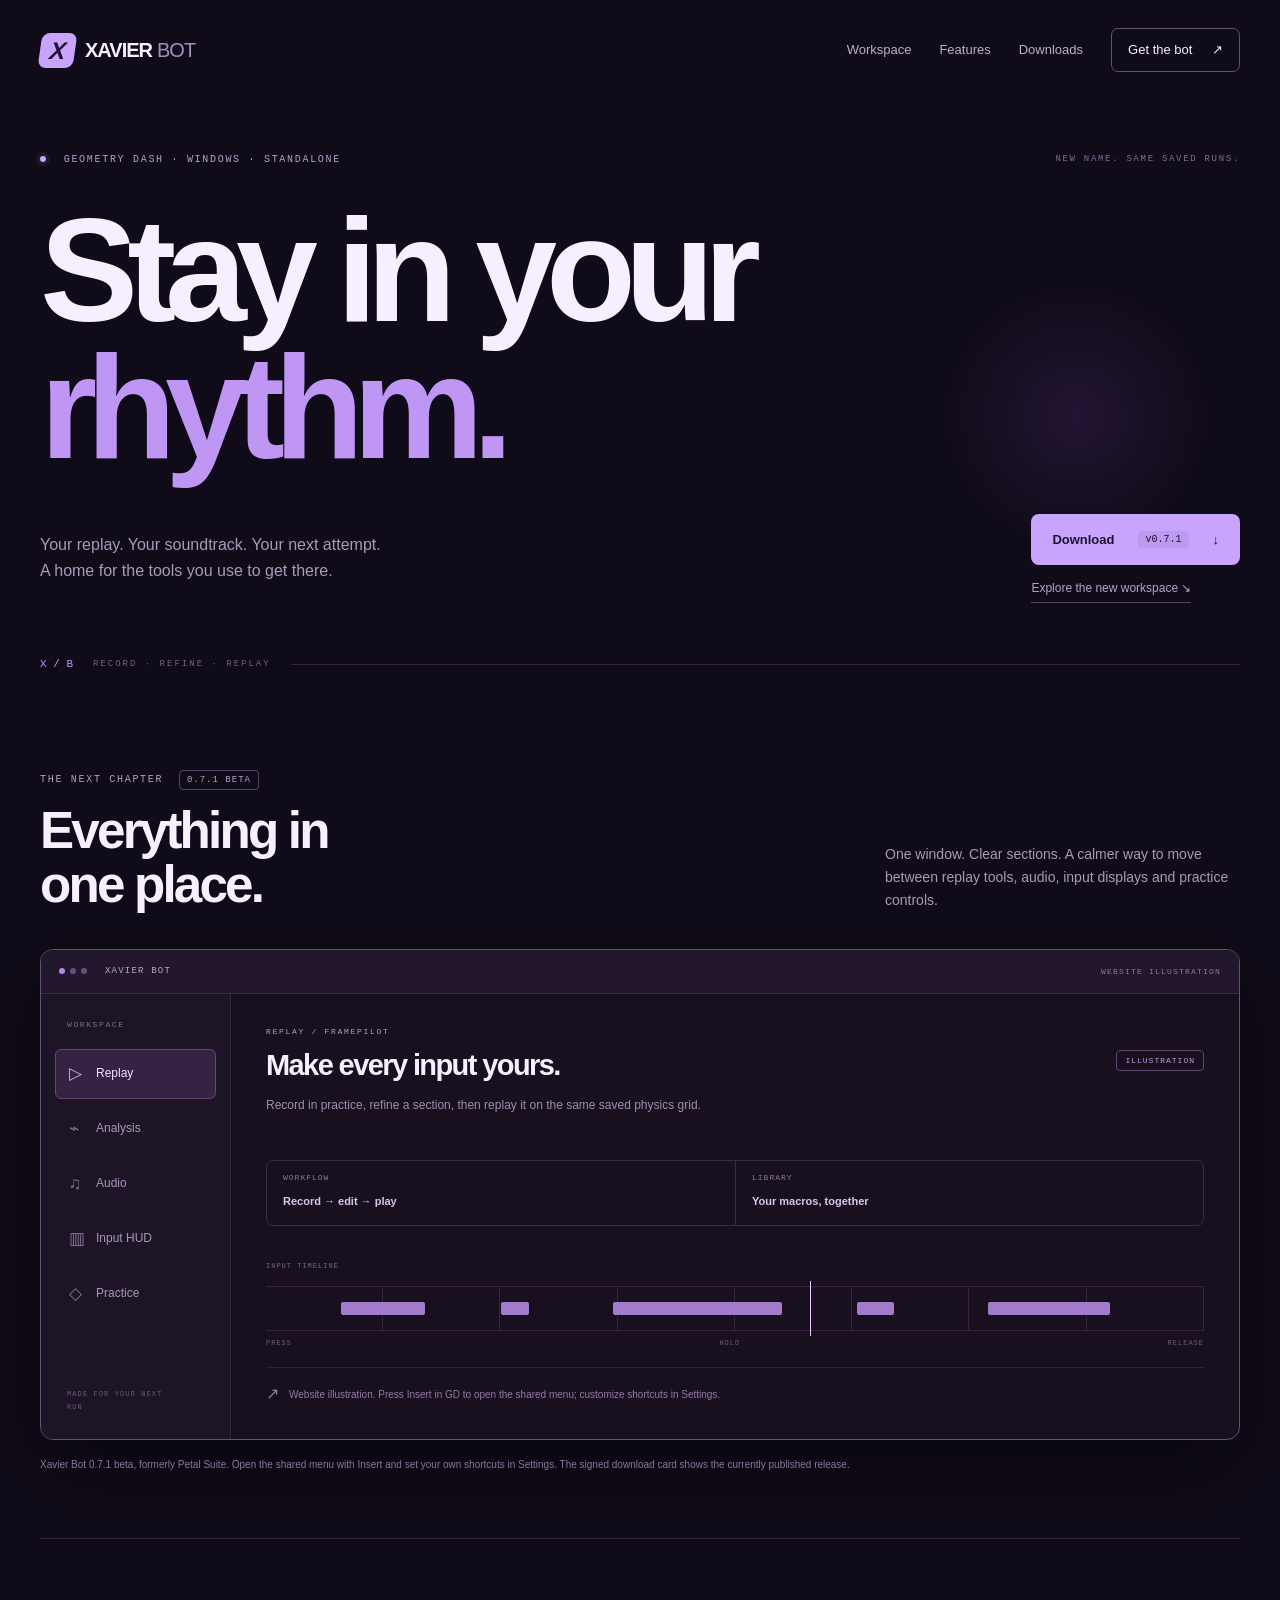
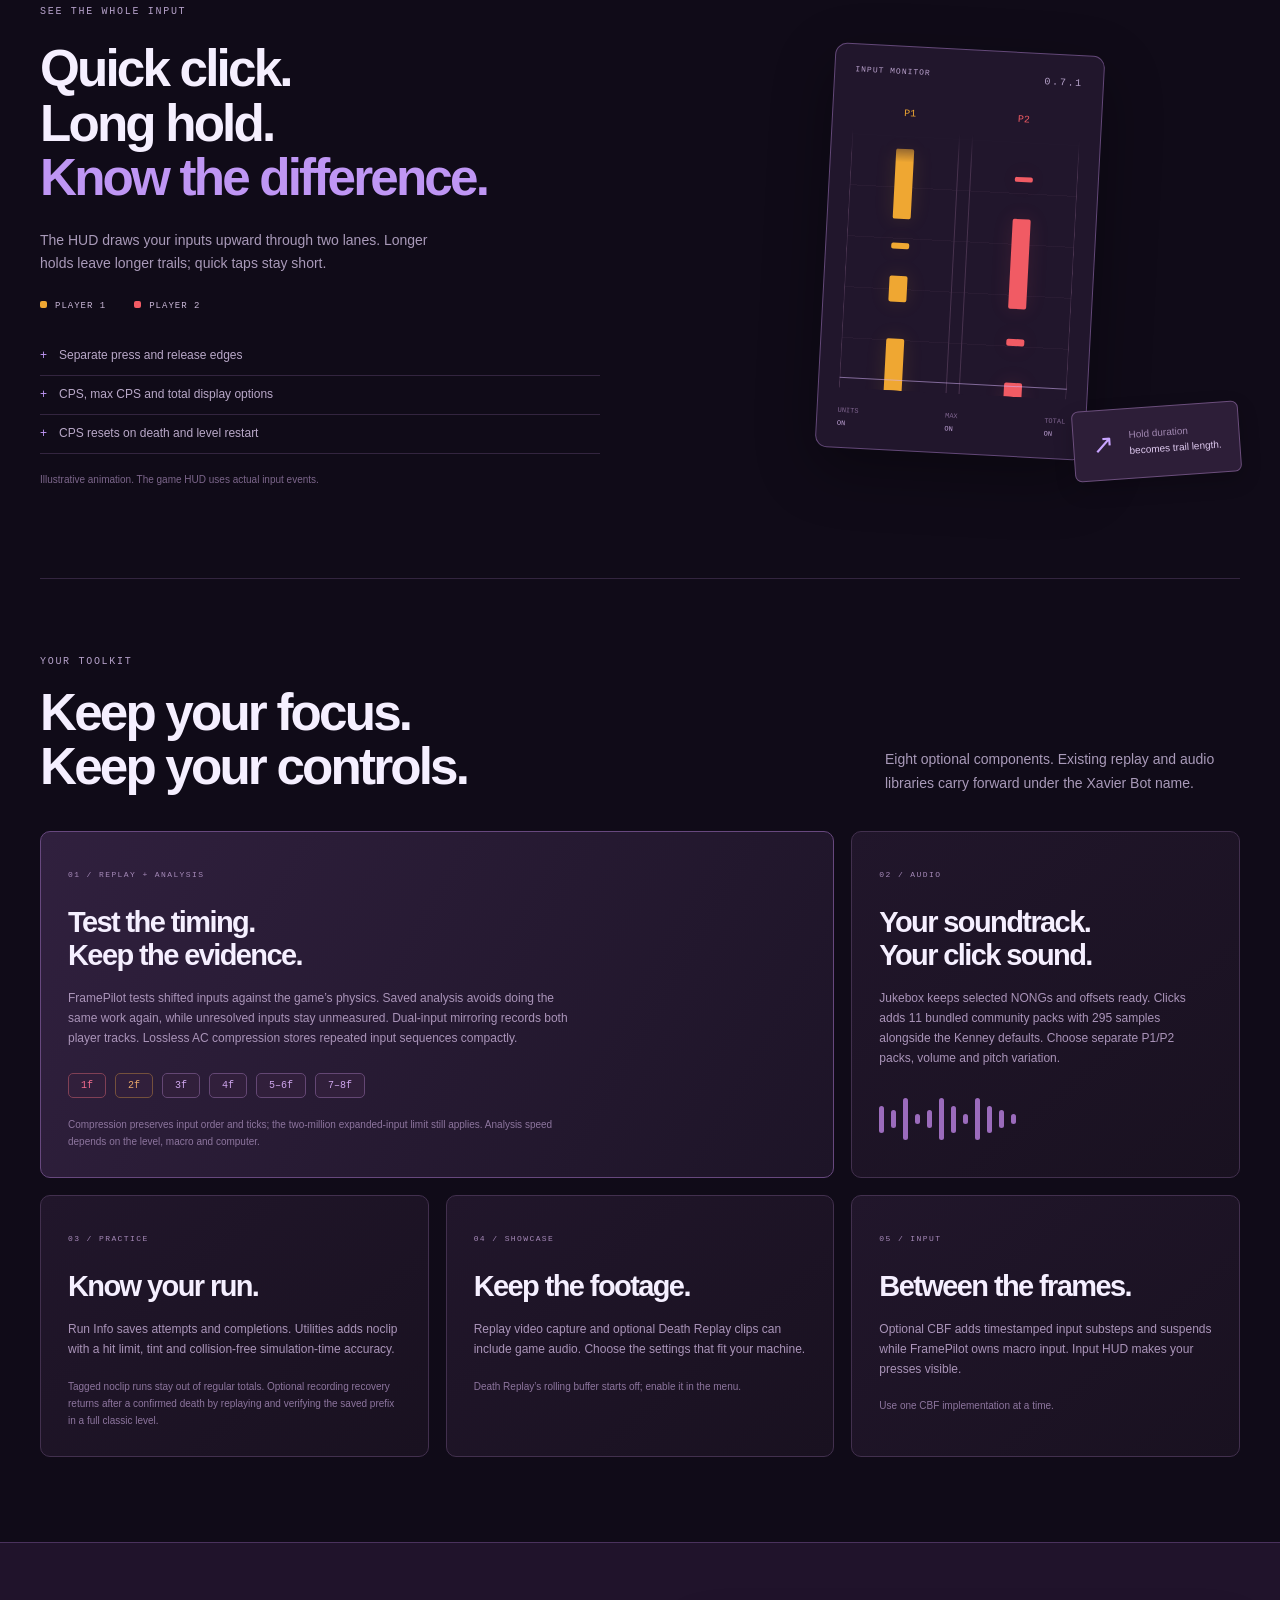
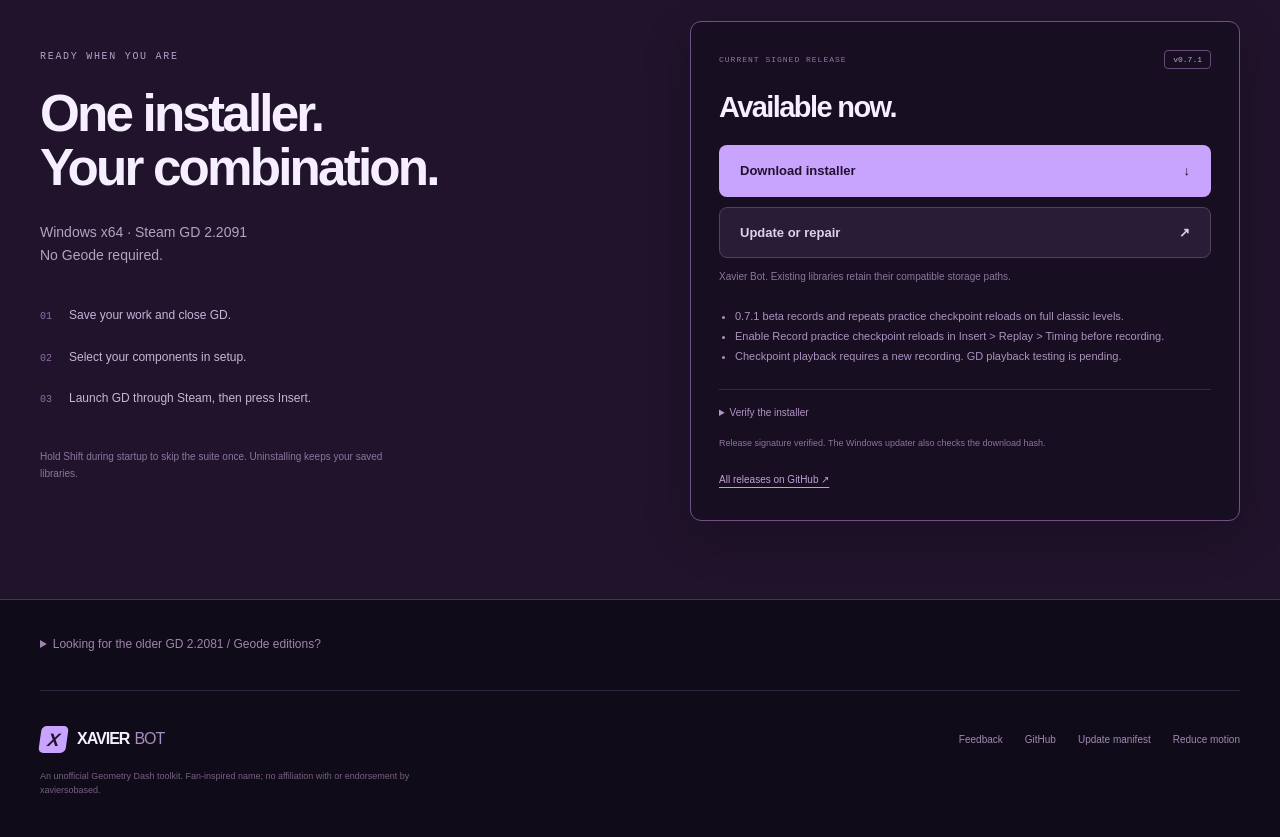
==== commit f0ee542b: "Publish Xavier Bot 0.7.1 practice replay beta" ====
--- a/index.html
+++ b/index.html
@@ -2,15 +2,15 @@
 <html lang="en">
 <head><meta charset="utf-8"><meta name="viewport" content="width=device-width,initial-scale=1"><meta name="theme-color" content="#100b18"><meta name="description" content="Xavier Bot: replays, timing analysis, music and practice tools for Geometry Dash. Formerly Petal Suite."><title>Xavier Bot — stay in your rhythm.</title><link rel="stylesheet" href="style.css"><script src="app.js" defer></script></head>
 <body>
-<header class="nav wrap"><a class="brand" href="./" aria-label="Xavier Bot home"><span class="brand-mark" aria-hidden="true">X</span>XAVIER<span class="brand-tail">BOT</span></a><nav aria-label="Main navigation"><a href="#workspace">Workspace</a><a href="#tools">Features</a><a href="#downloads">Downloads</a><a class="nav-download" href="downloads/XavierBot-Setup-0.7.0.exe" data-download="setup" download>Get the bot <span aria-hidden="true">↗</span></a></nav></header>
+<header class="nav wrap"><a class="brand" href="./" aria-label="Xavier Bot home"><span class="brand-mark" aria-hidden="true">X</span>XAVIER<span class="brand-tail">BOT</span></a><nav aria-label="Main navigation"><a href="#workspace">Workspace</a><a href="#tools">Features</a><a href="#downloads">Downloads</a><a class="nav-download" href="downloads/XavierBot-Setup-0.7.1.exe" data-download="setup" download>Get the bot <span aria-hidden="true">↗</span></a></nav></header>
 <main>
-<section class="hero wrap"><div class="hero-top"><p class="eyebrow"><span class="status-dot"></span> GEOMETRY DASH · WINDOWS · STANDALONE</p><span class="edition">NEW NAME. SAME SAVED RUNS.</span></div><h1>Stay in your<br><span>rhythm.</span></h1><div class="hero-bottom"><p>Your replay. Your soundtrack. Your next attempt.<br>A home for the tools you use to get there.</p><div class="hero-actions"><a class="button primary" href="downloads/XavierBot-Setup-0.7.0.exe" data-download="setup" download>Download <span data-version>v0.7.0</span><span aria-hidden="true">↓</span></a><a href="#workspace" class="text-link">Explore the new workspace <span aria-hidden="true">↘</span></a></div></div><div class="hero-detail" aria-hidden="true">X / B <span>RECORD · REFINE · REPLAY</span></div></section>
-<section id="workspace" class="workspace-section wrap"><div class="section-heading"><div><p class="eyebrow">THE NEXT CHAPTER <span class="pill">0.7.0 BETA</span></p><h2>Everything in<br>one place.</h2></div><p>One window. Clear sections. A calmer way to move between replay tools, audio, input displays and practice controls.</p></div>
+<section class="hero wrap"><div class="hero-top"><p class="eyebrow"><span class="status-dot"></span> GEOMETRY DASH · WINDOWS · STANDALONE</p><span class="edition">NEW NAME. SAME SAVED RUNS.</span></div><h1>Stay in your<br><span>rhythm.</span></h1><div class="hero-bottom"><p>Your replay. Your soundtrack. Your next attempt.<br>A home for the tools you use to get there.</p><div class="hero-actions"><a class="button primary" href="downloads/XavierBot-Setup-0.7.1.exe" data-download="setup" download>Download <span data-version>v0.7.1</span><span aria-hidden="true">↓</span></a><a href="#workspace" class="text-link">Explore the new workspace <span aria-hidden="true">↘</span></a></div></div><div class="hero-detail" aria-hidden="true">X / B <span>RECORD · REFINE · REPLAY</span></div></section>
+<section id="workspace" class="workspace-section wrap"><div class="section-heading"><div><p class="eyebrow">THE NEXT CHAPTER <span class="pill">0.7.1 BETA</span></p><h2>Everything in<br>one place.</h2></div><p>One window. Clear sections. A calmer way to move between replay tools, audio, input displays and practice controls.</p></div>
 <div class="workspace-demo" aria-label="Interactive website illustration of the Xavier Bot workspace"><div class="window-top"><div class="window-lights" aria-hidden="true"><i></i><i></i><i></i></div><span>XAVIER BOT</span><span class="preview-label">WEBSITE ILLUSTRATION</span></div><div class="workspace-body"><div class="workspace-sidebar" role="tablist" aria-label="Illustrated workspace sections"><span class="sidebar-caption">WORKSPACE</span><button role="tab" aria-selected="true" aria-controls="preview-panel" id="tab-replay" data-tab="replay"><span aria-hidden="true">▷</span>Replay</button><button role="tab" aria-selected="false" aria-controls="preview-panel" id="tab-analysis" data-tab="analysis"><span aria-hidden="true">⌁</span>Analysis</button><button role="tab" aria-selected="false" aria-controls="preview-panel" id="tab-audio" data-tab="audio"><span aria-hidden="true">♫</span>Audio</button><button role="tab" aria-selected="false" aria-controls="preview-panel" id="tab-input" data-tab="input"><span aria-hidden="true">▥</span>Input HUD</button><button role="tab" aria-selected="false" aria-controls="preview-panel" id="tab-practice" data-tab="practice"><span aria-hidden="true">◇</span>Practice</button><span class="sidebar-footer">MADE FOR YOUR NEXT RUN</span></div><div id="preview-panel" class="preview-panel" role="tabpanel" aria-labelledby="tab-replay" tabindex="0"><div class="panel-heading"><div><p class="micro" id="preview-kicker">REPLAY / FRAMEPILOT</p><h3 id="preview-title">Make every input yours.</h3></div><span class="state-badge">ILLUSTRATION</span></div><p id="preview-description">Record in practice, refine a section, then replay it on the same saved physics grid.</p><div class="preview-metrics"><div><span id="metric-one-label">Workflow</span><strong id="metric-one">Record → edit → play</strong></div><div><span id="metric-two-label">Library</span><strong id="metric-two">Your macros, together</strong></div></div><div class="timeline-art" aria-hidden="true"><span class="timeline-label">INPUT TIMELINE</span><div class="timeline-grid"><i style="--start:8%;--width:9%"></i><i style="--start:25%;--width:3%"></i><i style="--start:37%;--width:18%"></i><i style="--start:63%;--width:4%"></i><i style="--start:77%;--width:13%"></i><b></b></div><div class="timeline-scale"><span>PRESS</span><span>HOLD</span><span>RELEASE</span></div></div><div id="input-tab-art" class="input-tab-art" hidden aria-label="Illustration: orange player one holds and red player two holds scroll upward"><div class="mini-trail-legend"><span>P1 · ORANGE</span><span>P2 · RED</span></div><div class="lanes" aria-hidden="true"><div class="lane p1"><div class="trail-track"><b class="trail t1"></b><b class="trail t2"></b><b class="trail t3"></b><b class="trail t4"></b></div></div><div class="lane p2"><div class="trail-track"><b class="trail t1"></b><b class="trail t2"></b><b class="trail t3"></b><b class="trail t4"></b></div></div><div class="input-baseline"></div></div><p>ILLUSTRATED HOLD TRAILS · NOT LIVE GAME INPUT</p></div><div class="panel-note"><span aria-hidden="true">↗</span><p id="preview-note">Website illustration. Press Insert in GD to open the shared menu; customize shortcuts in Settings.</p></div></div></div></div>
-<p class="section-caption">Xavier Bot 0.7.0 beta, formerly Petal Suite. Open the shared menu with Insert and set your own shortcuts in Settings. The signed download card shows the currently published release.</p></section>
-<section class="input-section wrap"><div class="input-copy"><p class="eyebrow">SEE THE WHOLE INPUT</p><h2>Quick click.<br>Long hold.<br><span>Know the difference.</span></h2><p>The HUD draws your inputs upward through two lanes. Longer holds leave longer trails; quick taps stay short.</p><div class="player-legend"><span><i class="orange"></i>PLAYER 1</span><span><i class="red"></i>PLAYER 2</span></div><ul class="feature-list"><li>Separate press and release edges</li><li>CPS, max CPS and total display options</li><li>CPS resets on death and level restart</li></ul><p class="muted">Illustrative animation. The game HUD uses actual input events.</p></div><div class="input-visual" aria-label="Illustration of scrolling player one orange and player two red input trails"><div class="hud-card"><div class="hud-title"><span>INPUT MONITOR</span><span class="micro">0.7.0</span></div><div class="lane-labels"><span>P1</span><span>P2</span></div><div class="lanes" aria-hidden="true"><div class="lane p1"><div class="trail-track"><b class="trail t1"></b><b class="trail t2"></b><b class="trail t3"></b><b class="trail t4"></b></div></div><div class="lane p2"><div class="trail-track"><b class="trail t1"></b><b class="trail t2"></b><b class="trail t3"></b><b class="trail t4"></b></div></div><div class="input-baseline"></div></div><div class="hud-stats"><span>UNITS <b>ON</b></span><span>MAX <b>ON</b></span><span>TOTAL <b>ON</b></span></div></div><div class="hold-callout"><span>↗</span><p>Hold duration<br><strong>becomes trail length.</strong></p></div></div></section>
+<p class="section-caption">Xavier Bot 0.7.1 beta, formerly Petal Suite. Open the shared menu with Insert and set your own shortcuts in Settings. The signed download card shows the currently published release.</p></section>
+<section class="input-section wrap"><div class="input-copy"><p class="eyebrow">SEE THE WHOLE INPUT</p><h2>Quick click.<br>Long hold.<br><span>Know the difference.</span></h2><p>The HUD draws your inputs upward through two lanes. Longer holds leave longer trails; quick taps stay short.</p><div class="player-legend"><span><i class="orange"></i>PLAYER 1</span><span><i class="red"></i>PLAYER 2</span></div><ul class="feature-list"><li>Separate press and release edges</li><li>CPS, max CPS and total display options</li><li>CPS resets on death and level restart</li></ul><p class="muted">Illustrative animation. The game HUD uses actual input events.</p></div><div class="input-visual" aria-label="Illustration of scrolling player one orange and player two red input trails"><div class="hud-card"><div class="hud-title"><span>INPUT MONITOR</span><span class="micro">0.7.1</span></div><div class="lane-labels"><span>P1</span><span>P2</span></div><div class="lanes" aria-hidden="true"><div class="lane p1"><div class="trail-track"><b class="trail t1"></b><b class="trail t2"></b><b class="trail t3"></b><b class="trail t4"></b></div></div><div class="lane p2"><div class="trail-track"><b class="trail t1"></b><b class="trail t2"></b><b class="trail t3"></b><b class="trail t4"></b></div></div><div class="input-baseline"></div></div><div class="hud-stats"><span>UNITS <b>ON</b></span><span>MAX <b>ON</b></span><span>TOTAL <b>ON</b></span></div></div><div class="hold-callout"><span>↗</span><p>Hold duration<br><strong>becomes trail length.</strong></p></div></div></section>
 <section id="tools" class="wrap section"><div class="section-heading"><div><p class="eyebrow">YOUR TOOLKIT</p><h2>Keep your focus.<br>Keep your controls.</h2></div><p>Eight optional components. Existing replay and audio libraries carry forward under the Xavier Bot name.</p></div><div class="feature-grid"><article class="feature-card wide"><span class="card-index">01 / REPLAY + ANALYSIS</span><h3>Test the timing.<br>Keep the evidence.</h3><p>FramePilot tests shifted inputs against the game’s physics. Saved analysis avoids doing the same work again, while unresolved inputs stay unmeasured. Dual-input mirroring records both player tracks. Lossless AC compression stores repeated input sequences compactly.</p><div class="frame-chips" aria-hidden="true"><span>1f</span><span>2f</span><span>3f</span><span>4f</span><span>5–6f</span><span>7–8f</span></div><p class="small-note">Compression preserves input order and ticks; the two-million expanded-input limit still applies. Analysis speed depends on the level, macro and computer.</p></article><article class="feature-card"><span class="card-index">02 / AUDIO</span><h3>Your soundtrack.<br>Your click sound.</h3><p>Jukebox keeps selected NONGs and offsets ready. Clicks adds 11 bundled community packs with 295 samples alongside the Kenney defaults. Choose separate P1/P2 packs, volume and pitch variation.</p><div class="audio-wave" aria-hidden="true"><i></i><i></i><i></i><i></i><i></i><i></i><i></i><i></i><i></i><i></i><i></i><i></i></div></article><article class="feature-card"><span class="card-index">03 / PRACTICE</span><h3>Know your run.</h3><p>Run Info saves attempts and completions. Utilities adds noclip with a hit limit, tint and collision-free simulation-time accuracy.</p><p class="small-note">Tagged noclip runs stay out of regular totals. Optional recording recovery returns after a confirmed death by replaying and verifying the saved prefix in a full classic level.</p></article><article class="feature-card"><span class="card-index">04 / SHOWCASE</span><h3>Keep the footage.</h3><p>Replay video capture and optional Death Replay clips can include game audio. Choose the settings that fit your machine.</p><p class="small-note">Death Replay’s rolling buffer starts off; enable it in the menu.</p></article><article class="feature-card"><span class="card-index">05 / INPUT</span><h3>Between the frames.</h3><p>Optional CBF adds timestamped input substeps and suspends while FramePilot owns macro input. Input HUD makes your presses visible.</p><p class="small-note">Use one CBF implementation at a time.</p></article></div></section>
-<section id="downloads" class="download-section"><div class="wrap download-layout"><div><p class="eyebrow">READY WHEN YOU ARE</p><h2>One installer.<br>Your combination.</h2><p class="download-intro">Windows x64 · Steam GD 2.2091<br>No Geode required.</p><ol class="install-steps"><li><span>01</span>Save your work and close GD.</li><li><span>02</span>Select your components in setup.</li><li><span>03</span>Launch GD through Steam, then press Insert.</li></ol><p class="small-note">Hold Shift during startup to skip the suite once. Uninstalling keeps your saved libraries.</p></div><aside class="download-card"><div class="download-card-top"><span>CURRENT SIGNED RELEASE</span><span class="release-tag" data-version>v0.7.0</span></div><h3 id="release-heading">Available now.</h3><a class="button primary full" href="downloads/XavierBot-Setup-0.7.0.exe" data-download="setup" download>Download installer <span aria-hidden="true">↓</span></a><a class="button secondary full" href="downloads/Updater-0.7.0.exe" data-download="updater" download>Update or repair <span aria-hidden="true">↗</span></a><p id="release-identity" class="small-note">Xavier Bot 0.7.0 beta for Windows and Steam GD 2.2091.</p><ul id="release-notes"><li>Unified menu with customizable keybindings.</li><li>Scrolling input trails and 11 additional click packs.</li></ul><details><summary>Verify the installer</summary><code id="installer-sha">Reading release information…</code><button id="copy-sha" class="copy-button" type="button" disabled>Copy SHA-256</button></details><p id="manifest-status" class="manifest-status" role="status">Checking the release signature…</p><a class="small-link" href="https://github.com/partlov3d-design/petalsuite/releases">All releases on GitHub ↗</a></aside></div></section>
-<section class="wrap legacy-section"><details><summary>Looking for the older GD 2.2081 / Geode editions?</summary><div class="legacy-content"><p>The original 0.1.0 Geode ports require GD 2.2081 and Geode 5.11.2. They retain their previous branding and do not include the standalone 0.7.0 workspace.</p><div class="legacy-links"><a href="downloads/petal.framepilot-0.1.0.geode" download>FramePilot Geode</a><a href="downloads/petal.jukebox-0.1.0.geode" download>Jukebox Geode</a><a href="downloads/PetalDowngrader-0.1.0.exe" download>Downgrade tool</a></div><p class="small-note">The downgrade tool uses your own Steam depot download; no game files are distributed here.</p></div></details></section>
+<section id="downloads" class="download-section"><div class="wrap download-layout"><div><p class="eyebrow">READY WHEN YOU ARE</p><h2>One installer.<br>Your combination.</h2><p class="download-intro">Windows x64 · Steam GD 2.2091<br>No Geode required.</p><ol class="install-steps"><li><span>01</span>Save your work and close GD.</li><li><span>02</span>Select your components in setup.</li><li><span>03</span>Launch GD through Steam, then press Insert.</li></ol><p class="small-note">Hold Shift during startup to skip the suite once. Uninstalling keeps your saved libraries.</p></div><aside class="download-card"><div class="download-card-top"><span>CURRENT SIGNED RELEASE</span><span class="release-tag" data-version>v0.7.1</span></div><h3 id="release-heading">Available now.</h3><a class="button primary full" href="downloads/XavierBot-Setup-0.7.1.exe" data-download="setup" download>Download installer <span aria-hidden="true">↓</span></a><a class="button secondary full" href="downloads/Updater-0.7.1.exe" data-download="updater" download>Update or repair <span aria-hidden="true">↗</span></a><p id="release-identity" class="small-note">Xavier Bot 0.7.1 beta for Windows and Steam GD 2.2091.</p><ul id="release-notes"><li>Record and play back practice checkpoint reloads in full classic levels.</li><li>Enable the option in Replay → Timing before starting a new recording.</li></ul><details><summary>Verify the installer</summary><code id="installer-sha">Reading release information…</code><button id="copy-sha" class="copy-button" type="button" disabled>Copy SHA-256</button></details><p id="manifest-status" class="manifest-status" role="status">Checking the release signature…</p><a class="small-link" href="https://github.com/partlov3d-design/petalsuite/releases">All releases on GitHub ↗</a></aside></div></section>
+<section class="wrap legacy-section"><details><summary>Looking for the older GD 2.2081 / Geode editions?</summary><div class="legacy-content"><p>The original 0.1.0 Geode ports require GD 2.2081 and Geode 5.11.2. They retain their previous branding and do not include the standalone 0.7.1 workspace.</p><div class="legacy-links"><a href="downloads/petal.framepilot-0.1.0.geode" download>FramePilot Geode</a><a href="downloads/petal.jukebox-0.1.0.geode" download>Jukebox Geode</a><a href="downloads/PetalDowngrader-0.1.0.exe" download>Downgrade tool</a></div><p class="small-note">The downgrade tool uses your own Steam depot download; no game files are distributed here.</p></div></details></section>
 </main><footer class="footer wrap"><div><a class="brand" href="./"><span class="brand-mark" aria-hidden="true">X</span>XAVIER<span class="brand-tail">BOT</span></a><p>An unofficial Geometry Dash toolkit. Fan-inspired name; no affiliation with or endorsement by xaviersobased.</p></div><div class="footer-links"><a href="feedback.html">Feedback</a><a href="https://github.com/partlov3d-design/petalsuite">GitHub</a><a href="updates.json">Update manifest</a><button id="motion-toggle" type="button" aria-pressed="false">Reduce motion</button></div></footer>
 </body></html>
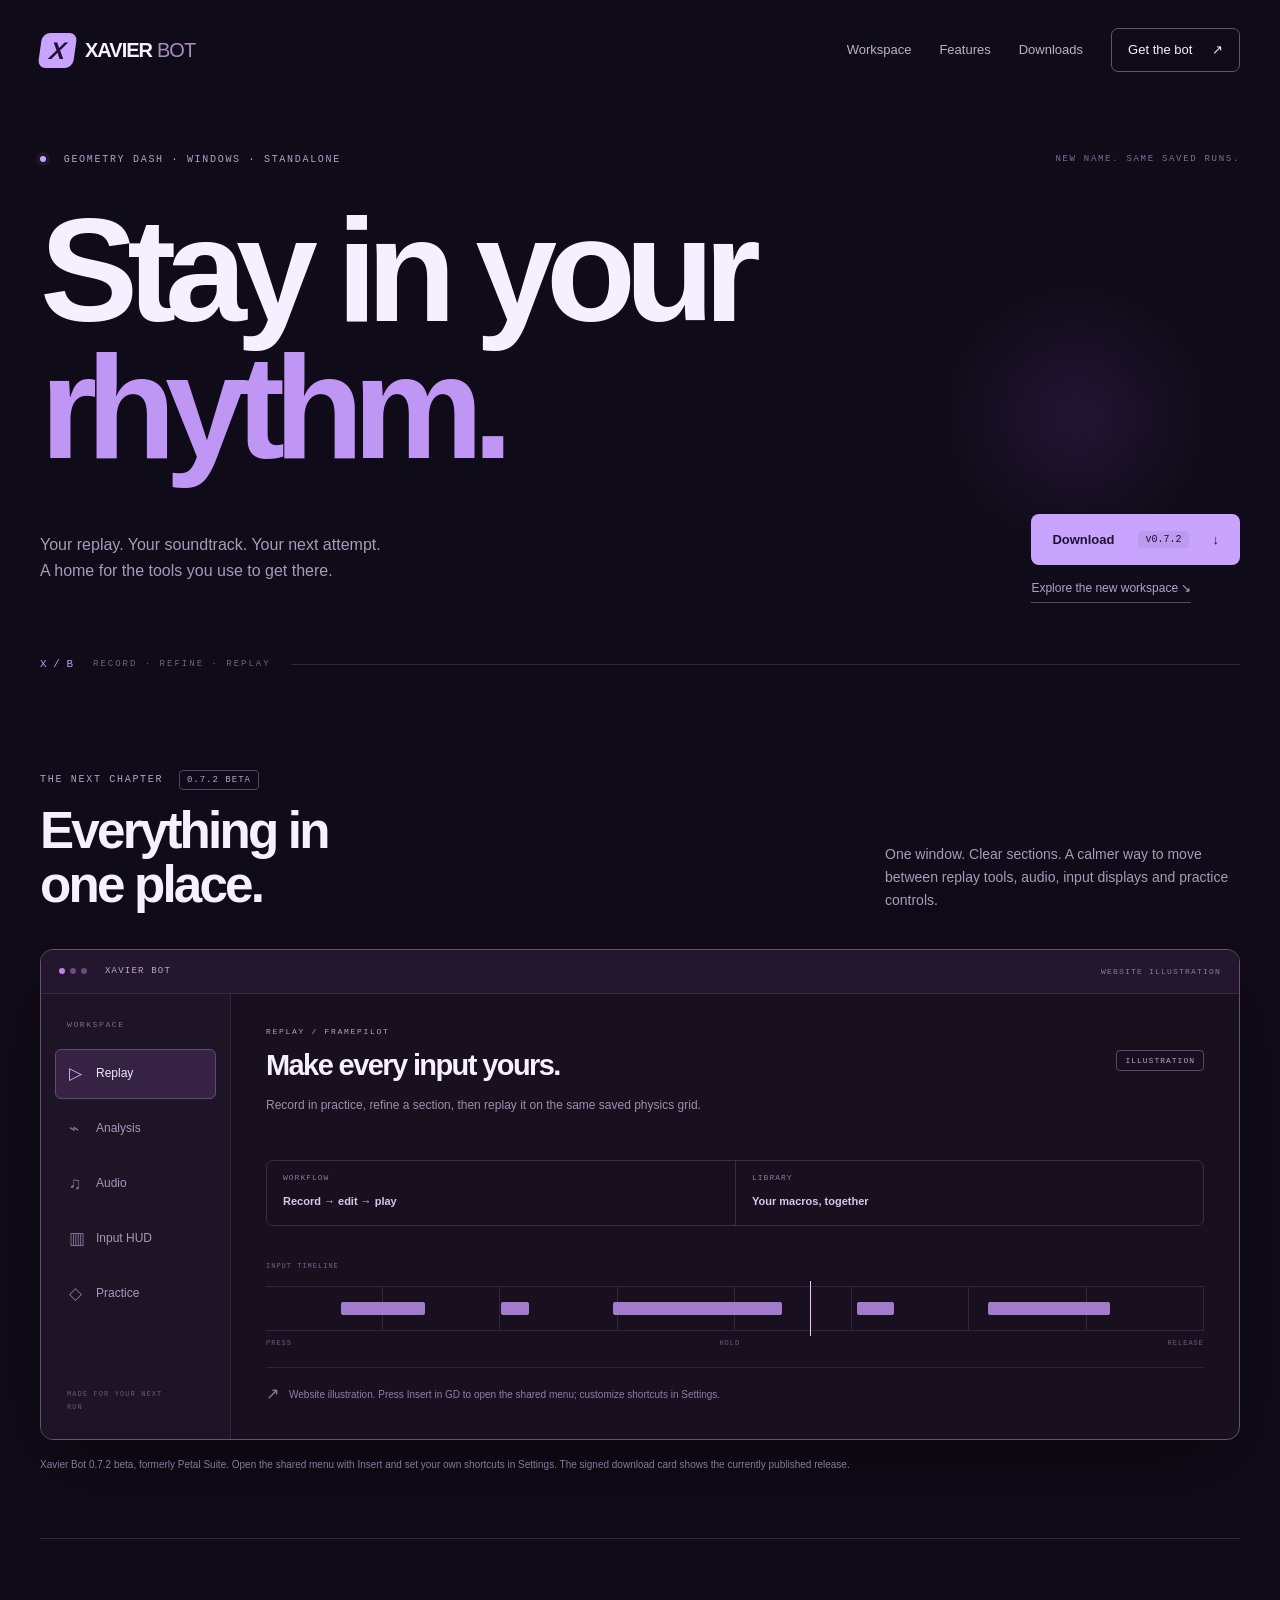
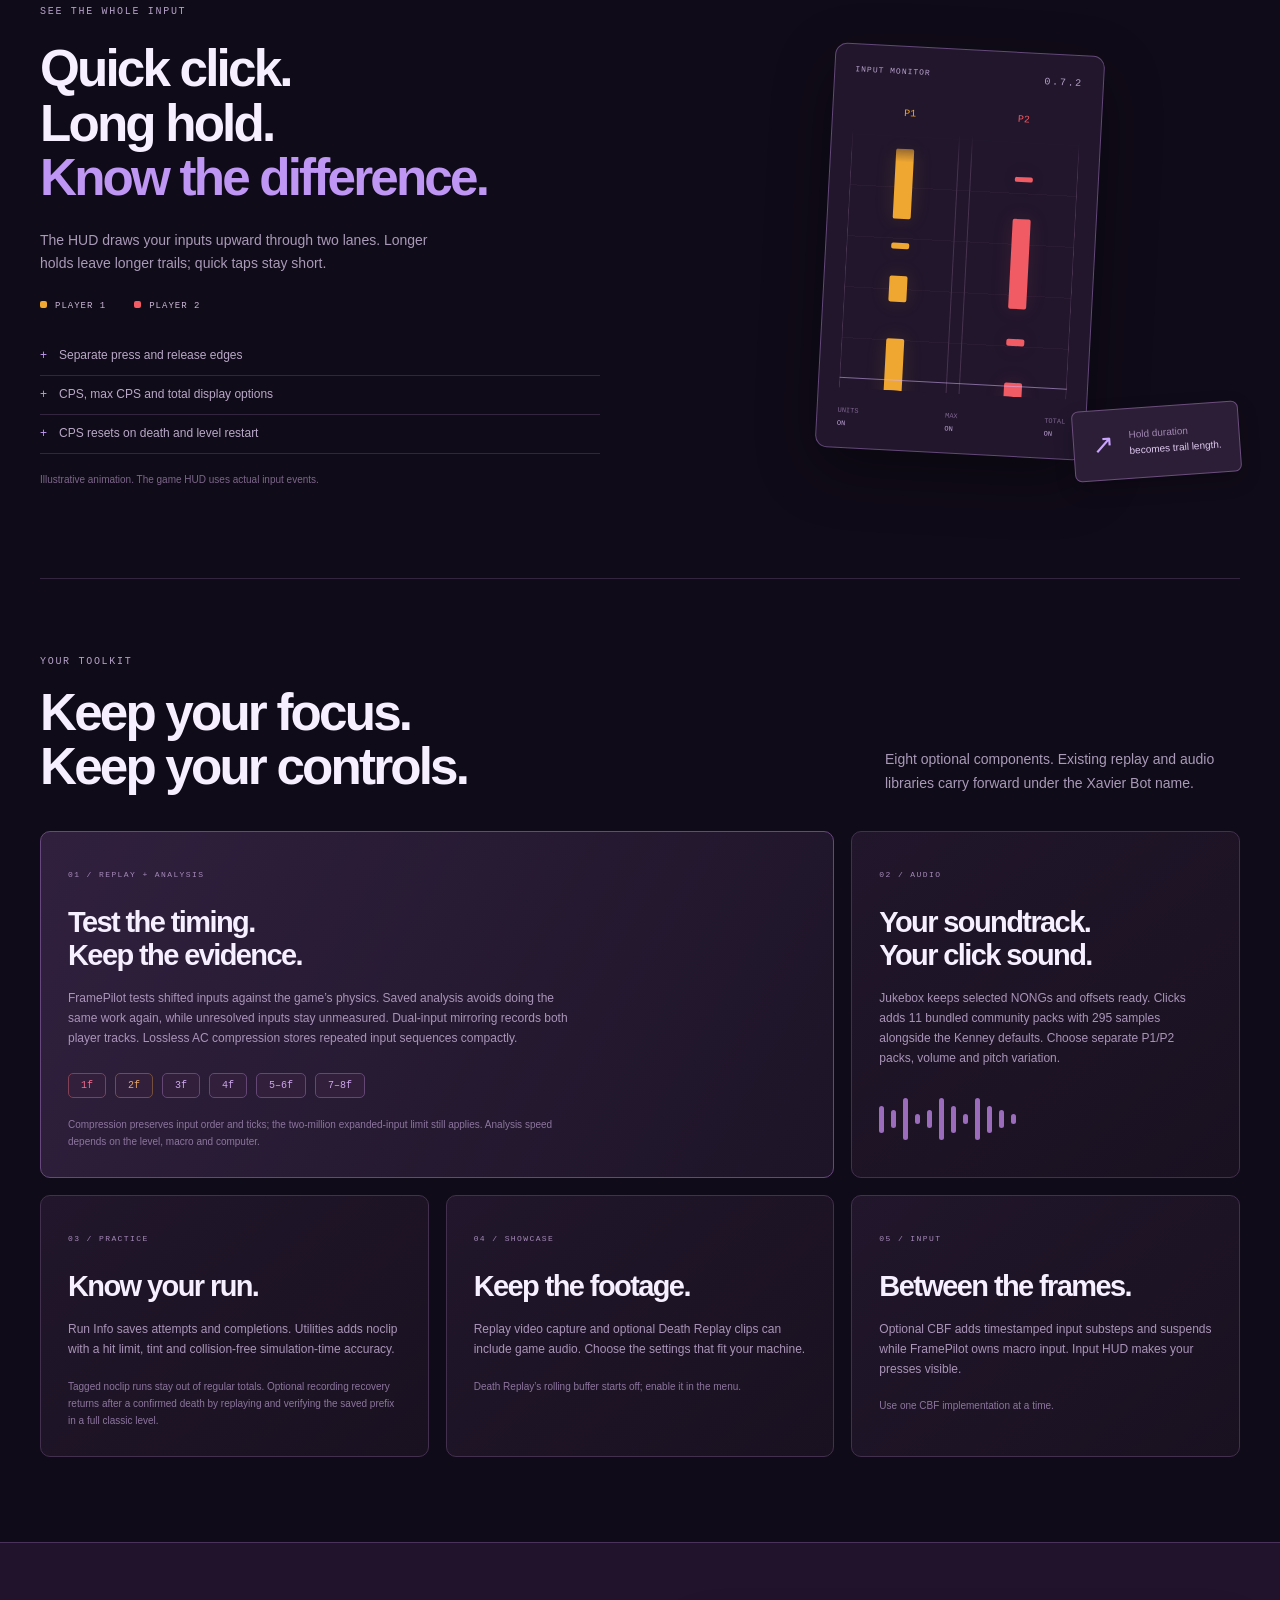
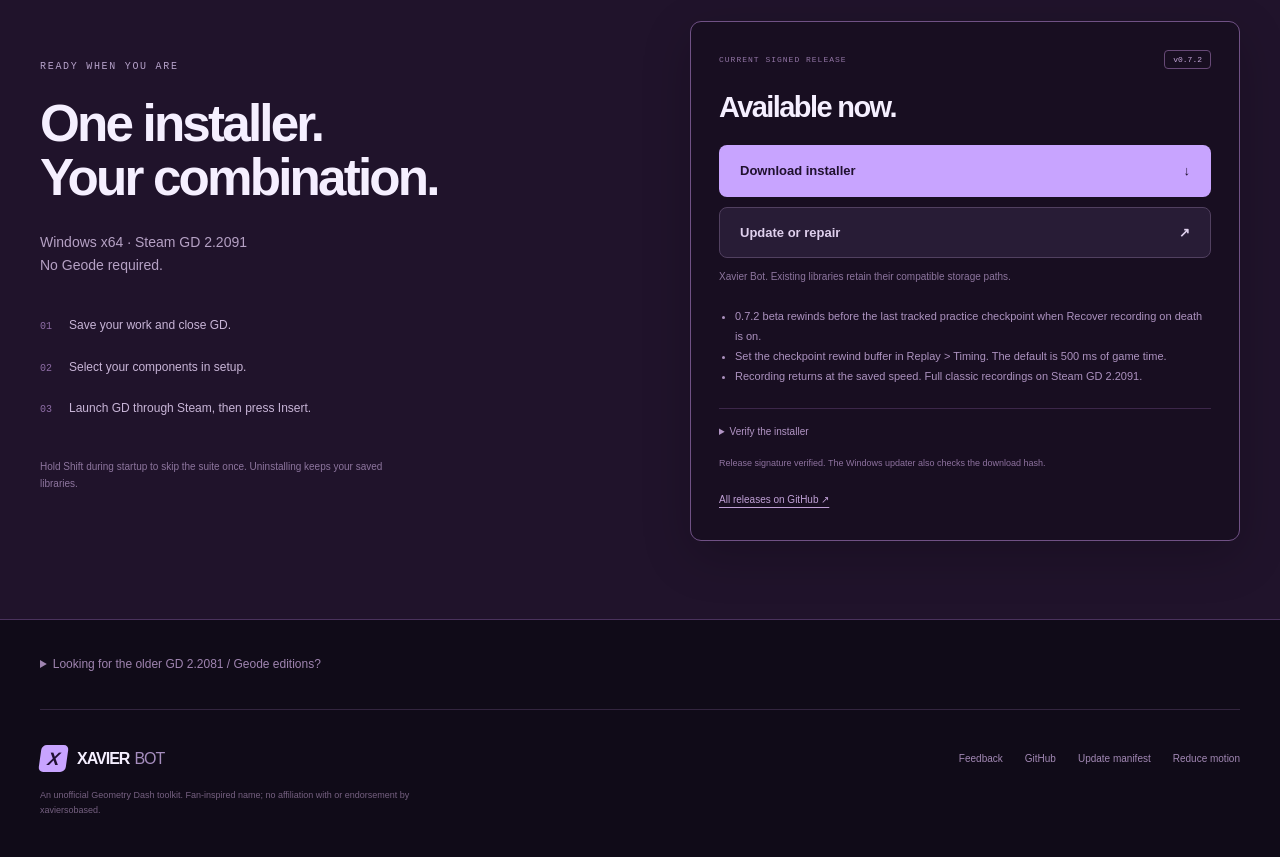
==== commit 3caf6754: "Publish Xavier Bot 0.7.2 checkpoint rewind beta" ====
--- a/index.html
+++ b/index.html
@@ -2,15 +2,15 @@
 <html lang="en">
 <head><meta charset="utf-8"><meta name="viewport" content="width=device-width,initial-scale=1"><meta name="theme-color" content="#100b18"><meta name="description" content="Xavier Bot: replays, timing analysis, music and practice tools for Geometry Dash. Formerly Petal Suite."><title>Xavier Bot — stay in your rhythm.</title><link rel="stylesheet" href="style.css"><script src="app.js" defer></script></head>
 <body>
-<header class="nav wrap"><a class="brand" href="./" aria-label="Xavier Bot home"><span class="brand-mark" aria-hidden="true">X</span>XAVIER<span class="brand-tail">BOT</span></a><nav aria-label="Main navigation"><a href="#workspace">Workspace</a><a href="#tools">Features</a><a href="#downloads">Downloads</a><a class="nav-download" href="downloads/XavierBot-Setup-0.7.1.exe" data-download="setup" download>Get the bot <span aria-hidden="true">↗</span></a></nav></header>
+<header class="nav wrap"><a class="brand" href="./" aria-label="Xavier Bot home"><span class="brand-mark" aria-hidden="true">X</span>XAVIER<span class="brand-tail">BOT</span></a><nav aria-label="Main navigation"><a href="#workspace">Workspace</a><a href="#tools">Features</a><a href="#downloads">Downloads</a><a class="nav-download" href="downloads/XavierBot-Setup-0.7.2.exe" data-download="setup" download>Get the bot <span aria-hidden="true">↗</span></a></nav></header>
 <main>
-<section class="hero wrap"><div class="hero-top"><p class="eyebrow"><span class="status-dot"></span> GEOMETRY DASH · WINDOWS · STANDALONE</p><span class="edition">NEW NAME. SAME SAVED RUNS.</span></div><h1>Stay in your<br><span>rhythm.</span></h1><div class="hero-bottom"><p>Your replay. Your soundtrack. Your next attempt.<br>A home for the tools you use to get there.</p><div class="hero-actions"><a class="button primary" href="downloads/XavierBot-Setup-0.7.1.exe" data-download="setup" download>Download <span data-version>v0.7.1</span><span aria-hidden="true">↓</span></a><a href="#workspace" class="text-link">Explore the new workspace <span aria-hidden="true">↘</span></a></div></div><div class="hero-detail" aria-hidden="true">X / B <span>RECORD · REFINE · REPLAY</span></div></section>
-<section id="workspace" class="workspace-section wrap"><div class="section-heading"><div><p class="eyebrow">THE NEXT CHAPTER <span class="pill">0.7.1 BETA</span></p><h2>Everything in<br>one place.</h2></div><p>One window. Clear sections. A calmer way to move between replay tools, audio, input displays and practice controls.</p></div>
+<section class="hero wrap"><div class="hero-top"><p class="eyebrow"><span class="status-dot"></span> GEOMETRY DASH · WINDOWS · STANDALONE</p><span class="edition">NEW NAME. SAME SAVED RUNS.</span></div><h1>Stay in your<br><span>rhythm.</span></h1><div class="hero-bottom"><p>Your replay. Your soundtrack. Your next attempt.<br>A home for the tools you use to get there.</p><div class="hero-actions"><a class="button primary" href="downloads/XavierBot-Setup-0.7.2.exe" data-download="setup" download>Download <span data-version>v0.7.2</span><span aria-hidden="true">↓</span></a><a href="#workspace" class="text-link">Explore the new workspace <span aria-hidden="true">↘</span></a></div></div><div class="hero-detail" aria-hidden="true">X / B <span>RECORD · REFINE · REPLAY</span></div></section>
+<section id="workspace" class="workspace-section wrap"><div class="section-heading"><div><p class="eyebrow">THE NEXT CHAPTER <span class="pill">0.7.2 BETA</span></p><h2>Everything in<br>one place.</h2></div><p>One window. Clear sections. A calmer way to move between replay tools, audio, input displays and practice controls.</p></div>
 <div class="workspace-demo" aria-label="Interactive website illustration of the Xavier Bot workspace"><div class="window-top"><div class="window-lights" aria-hidden="true"><i></i><i></i><i></i></div><span>XAVIER BOT</span><span class="preview-label">WEBSITE ILLUSTRATION</span></div><div class="workspace-body"><div class="workspace-sidebar" role="tablist" aria-label="Illustrated workspace sections"><span class="sidebar-caption">WORKSPACE</span><button role="tab" aria-selected="true" aria-controls="preview-panel" id="tab-replay" data-tab="replay"><span aria-hidden="true">▷</span>Replay</button><button role="tab" aria-selected="false" aria-controls="preview-panel" id="tab-analysis" data-tab="analysis"><span aria-hidden="true">⌁</span>Analysis</button><button role="tab" aria-selected="false" aria-controls="preview-panel" id="tab-audio" data-tab="audio"><span aria-hidden="true">♫</span>Audio</button><button role="tab" aria-selected="false" aria-controls="preview-panel" id="tab-input" data-tab="input"><span aria-hidden="true">▥</span>Input HUD</button><button role="tab" aria-selected="false" aria-controls="preview-panel" id="tab-practice" data-tab="practice"><span aria-hidden="true">◇</span>Practice</button><span class="sidebar-footer">MADE FOR YOUR NEXT RUN</span></div><div id="preview-panel" class="preview-panel" role="tabpanel" aria-labelledby="tab-replay" tabindex="0"><div class="panel-heading"><div><p class="micro" id="preview-kicker">REPLAY / FRAMEPILOT</p><h3 id="preview-title">Make every input yours.</h3></div><span class="state-badge">ILLUSTRATION</span></div><p id="preview-description">Record in practice, refine a section, then replay it on the same saved physics grid.</p><div class="preview-metrics"><div><span id="metric-one-label">Workflow</span><strong id="metric-one">Record → edit → play</strong></div><div><span id="metric-two-label">Library</span><strong id="metric-two">Your macros, together</strong></div></div><div class="timeline-art" aria-hidden="true"><span class="timeline-label">INPUT TIMELINE</span><div class="timeline-grid"><i style="--start:8%;--width:9%"></i><i style="--start:25%;--width:3%"></i><i style="--start:37%;--width:18%"></i><i style="--start:63%;--width:4%"></i><i style="--start:77%;--width:13%"></i><b></b></div><div class="timeline-scale"><span>PRESS</span><span>HOLD</span><span>RELEASE</span></div></div><div id="input-tab-art" class="input-tab-art" hidden aria-label="Illustration: orange player one holds and red player two holds scroll upward"><div class="mini-trail-legend"><span>P1 · ORANGE</span><span>P2 · RED</span></div><div class="lanes" aria-hidden="true"><div class="lane p1"><div class="trail-track"><b class="trail t1"></b><b class="trail t2"></b><b class="trail t3"></b><b class="trail t4"></b></div></div><div class="lane p2"><div class="trail-track"><b class="trail t1"></b><b class="trail t2"></b><b class="trail t3"></b><b class="trail t4"></b></div></div><div class="input-baseline"></div></div><p>ILLUSTRATED HOLD TRAILS · NOT LIVE GAME INPUT</p></div><div class="panel-note"><span aria-hidden="true">↗</span><p id="preview-note">Website illustration. Press Insert in GD to open the shared menu; customize shortcuts in Settings.</p></div></div></div></div>
-<p class="section-caption">Xavier Bot 0.7.1 beta, formerly Petal Suite. Open the shared menu with Insert and set your own shortcuts in Settings. The signed download card shows the currently published release.</p></section>
-<section class="input-section wrap"><div class="input-copy"><p class="eyebrow">SEE THE WHOLE INPUT</p><h2>Quick click.<br>Long hold.<br><span>Know the difference.</span></h2><p>The HUD draws your inputs upward through two lanes. Longer holds leave longer trails; quick taps stay short.</p><div class="player-legend"><span><i class="orange"></i>PLAYER 1</span><span><i class="red"></i>PLAYER 2</span></div><ul class="feature-list"><li>Separate press and release edges</li><li>CPS, max CPS and total display options</li><li>CPS resets on death and level restart</li></ul><p class="muted">Illustrative animation. The game HUD uses actual input events.</p></div><div class="input-visual" aria-label="Illustration of scrolling player one orange and player two red input trails"><div class="hud-card"><div class="hud-title"><span>INPUT MONITOR</span><span class="micro">0.7.1</span></div><div class="lane-labels"><span>P1</span><span>P2</span></div><div class="lanes" aria-hidden="true"><div class="lane p1"><div class="trail-track"><b class="trail t1"></b><b class="trail t2"></b><b class="trail t3"></b><b class="trail t4"></b></div></div><div class="lane p2"><div class="trail-track"><b class="trail t1"></b><b class="trail t2"></b><b class="trail t3"></b><b class="trail t4"></b></div></div><div class="input-baseline"></div></div><div class="hud-stats"><span>UNITS <b>ON</b></span><span>MAX <b>ON</b></span><span>TOTAL <b>ON</b></span></div></div><div class="hold-callout"><span>↗</span><p>Hold duration<br><strong>becomes trail length.</strong></p></div></div></section>
+<p class="section-caption">Xavier Bot 0.7.2 beta, formerly Petal Suite. Open the shared menu with Insert and set your own shortcuts in Settings. The signed download card shows the currently published release.</p></section>
+<section class="input-section wrap"><div class="input-copy"><p class="eyebrow">SEE THE WHOLE INPUT</p><h2>Quick click.<br>Long hold.<br><span>Know the difference.</span></h2><p>The HUD draws your inputs upward through two lanes. Longer holds leave longer trails; quick taps stay short.</p><div class="player-legend"><span><i class="orange"></i>PLAYER 1</span><span><i class="red"></i>PLAYER 2</span></div><ul class="feature-list"><li>Separate press and release edges</li><li>CPS, max CPS and total display options</li><li>CPS resets on death and level restart</li></ul><p class="muted">Illustrative animation. The game HUD uses actual input events.</p></div><div class="input-visual" aria-label="Illustration of scrolling player one orange and player two red input trails"><div class="hud-card"><div class="hud-title"><span>INPUT MONITOR</span><span class="micro">0.7.2</span></div><div class="lane-labels"><span>P1</span><span>P2</span></div><div class="lanes" aria-hidden="true"><div class="lane p1"><div class="trail-track"><b class="trail t1"></b><b class="trail t2"></b><b class="trail t3"></b><b class="trail t4"></b></div></div><div class="lane p2"><div class="trail-track"><b class="trail t1"></b><b class="trail t2"></b><b class="trail t3"></b><b class="trail t4"></b></div></div><div class="input-baseline"></div></div><div class="hud-stats"><span>UNITS <b>ON</b></span><span>MAX <b>ON</b></span><span>TOTAL <b>ON</b></span></div></div><div class="hold-callout"><span>↗</span><p>Hold duration<br><strong>becomes trail length.</strong></p></div></div></section>
 <section id="tools" class="wrap section"><div class="section-heading"><div><p class="eyebrow">YOUR TOOLKIT</p><h2>Keep your focus.<br>Keep your controls.</h2></div><p>Eight optional components. Existing replay and audio libraries carry forward under the Xavier Bot name.</p></div><div class="feature-grid"><article class="feature-card wide"><span class="card-index">01 / REPLAY + ANALYSIS</span><h3>Test the timing.<br>Keep the evidence.</h3><p>FramePilot tests shifted inputs against the game’s physics. Saved analysis avoids doing the same work again, while unresolved inputs stay unmeasured. Dual-input mirroring records both player tracks. Lossless AC compression stores repeated input sequences compactly.</p><div class="frame-chips" aria-hidden="true"><span>1f</span><span>2f</span><span>3f</span><span>4f</span><span>5–6f</span><span>7–8f</span></div><p class="small-note">Compression preserves input order and ticks; the two-million expanded-input limit still applies. Analysis speed depends on the level, macro and computer.</p></article><article class="feature-card"><span class="card-index">02 / AUDIO</span><h3>Your soundtrack.<br>Your click sound.</h3><p>Jukebox keeps selected NONGs and offsets ready. Clicks adds 11 bundled community packs with 295 samples alongside the Kenney defaults. Choose separate P1/P2 packs, volume and pitch variation.</p><div class="audio-wave" aria-hidden="true"><i></i><i></i><i></i><i></i><i></i><i></i><i></i><i></i><i></i><i></i><i></i><i></i></div></article><article class="feature-card"><span class="card-index">03 / PRACTICE</span><h3>Know your run.</h3><p>Run Info saves attempts and completions. Utilities adds noclip with a hit limit, tint and collision-free simulation-time accuracy.</p><p class="small-note">Tagged noclip runs stay out of regular totals. Optional recording recovery returns after a confirmed death by replaying and verifying the saved prefix in a full classic level.</p></article><article class="feature-card"><span class="card-index">04 / SHOWCASE</span><h3>Keep the footage.</h3><p>Replay video capture and optional Death Replay clips can include game audio. Choose the settings that fit your machine.</p><p class="small-note">Death Replay’s rolling buffer starts off; enable it in the menu.</p></article><article class="feature-card"><span class="card-index">05 / INPUT</span><h3>Between the frames.</h3><p>Optional CBF adds timestamped input substeps and suspends while FramePilot owns macro input. Input HUD makes your presses visible.</p><p class="small-note">Use one CBF implementation at a time.</p></article></div></section>
-<section id="downloads" class="download-section"><div class="wrap download-layout"><div><p class="eyebrow">READY WHEN YOU ARE</p><h2>One installer.<br>Your combination.</h2><p class="download-intro">Windows x64 · Steam GD 2.2091<br>No Geode required.</p><ol class="install-steps"><li><span>01</span>Save your work and close GD.</li><li><span>02</span>Select your components in setup.</li><li><span>03</span>Launch GD through Steam, then press Insert.</li></ol><p class="small-note">Hold Shift during startup to skip the suite once. Uninstalling keeps your saved libraries.</p></div><aside class="download-card"><div class="download-card-top"><span>CURRENT SIGNED RELEASE</span><span class="release-tag" data-version>v0.7.1</span></div><h3 id="release-heading">Available now.</h3><a class="button primary full" href="downloads/XavierBot-Setup-0.7.1.exe" data-download="setup" download>Download installer <span aria-hidden="true">↓</span></a><a class="button secondary full" href="downloads/Updater-0.7.1.exe" data-download="updater" download>Update or repair <span aria-hidden="true">↗</span></a><p id="release-identity" class="small-note">Xavier Bot 0.7.1 beta for Windows and Steam GD 2.2091.</p><ul id="release-notes"><li>Record and play back practice checkpoint reloads in full classic levels.</li><li>Enable the option in Replay → Timing before starting a new recording.</li></ul><details><summary>Verify the installer</summary><code id="installer-sha">Reading release information…</code><button id="copy-sha" class="copy-button" type="button" disabled>Copy SHA-256</button></details><p id="manifest-status" class="manifest-status" role="status">Checking the release signature…</p><a class="small-link" href="https://github.com/partlov3d-design/petalsuite/releases">All releases on GitHub ↗</a></aside></div></section>
-<section class="wrap legacy-section"><details><summary>Looking for the older GD 2.2081 / Geode editions?</summary><div class="legacy-content"><p>The original 0.1.0 Geode ports require GD 2.2081 and Geode 5.11.2. They retain their previous branding and do not include the standalone 0.7.1 workspace.</p><div class="legacy-links"><a href="downloads/petal.framepilot-0.1.0.geode" download>FramePilot Geode</a><a href="downloads/petal.jukebox-0.1.0.geode" download>Jukebox Geode</a><a href="downloads/PetalDowngrader-0.1.0.exe" download>Downgrade tool</a></div><p class="small-note">The downgrade tool uses your own Steam depot download; no game files are distributed here.</p></div></details></section>
+<section id="downloads" class="download-section"><div class="wrap download-layout"><div><p class="eyebrow">READY WHEN YOU ARE</p><h2>One installer.<br>Your combination.</h2><p class="download-intro">Windows x64 · Steam GD 2.2091<br>No Geode required.</p><ol class="install-steps"><li><span>01</span>Save your work and close GD.</li><li><span>02</span>Select your components in setup.</li><li><span>03</span>Launch GD through Steam, then press Insert.</li></ol><p class="small-note">Hold Shift during startup to skip the suite once. Uninstalling keeps your saved libraries.</p></div><aside class="download-card"><div class="download-card-top"><span>CURRENT SIGNED RELEASE</span><span class="release-tag" data-version>v0.7.2</span></div><h3 id="release-heading">Available now.</h3><a class="button primary full" href="downloads/XavierBot-Setup-0.7.2.exe" data-download="setup" download>Download installer <span aria-hidden="true">↓</span></a><a class="button secondary full" href="downloads/Updater-0.7.2.exe" data-download="updater" download>Update or repair <span aria-hidden="true">↗</span></a><p id="release-identity" class="small-note">Xavier Bot 0.7.2 beta for Windows and Steam GD 2.2091.</p><ul id="release-notes"><li>Rewind before a practice checkpoint after a recording death.</li><li>Set the checkpoint rewind buffer in Replay → Timing.</li></ul><details><summary>Verify the installer</summary><code id="installer-sha">Reading release information…</code><button id="copy-sha" class="copy-button" type="button" disabled>Copy SHA-256</button></details><p id="manifest-status" class="manifest-status" role="status">Checking the release signature…</p><a class="small-link" href="https://github.com/partlov3d-design/petalsuite/releases">All releases on GitHub ↗</a></aside></div></section>
+<section class="wrap legacy-section"><details><summary>Looking for the older GD 2.2081 / Geode editions?</summary><div class="legacy-content"><p>The original 0.1.0 Geode ports require GD 2.2081 and Geode 5.11.2. They retain their previous branding and do not include the standalone 0.7.2 workspace.</p><div class="legacy-links"><a href="downloads/petal.framepilot-0.1.0.geode" download>FramePilot Geode</a><a href="downloads/petal.jukebox-0.1.0.geode" download>Jukebox Geode</a><a href="downloads/PetalDowngrader-0.1.0.exe" download>Downgrade tool</a></div><p class="small-note">The downgrade tool uses your own Steam depot download; no game files are distributed here.</p></div></details></section>
 </main><footer class="footer wrap"><div><a class="brand" href="./"><span class="brand-mark" aria-hidden="true">X</span>XAVIER<span class="brand-tail">BOT</span></a><p>An unofficial Geometry Dash toolkit. Fan-inspired name; no affiliation with or endorsement by xaviersobased.</p></div><div class="footer-links"><a href="feedback.html">Feedback</a><a href="https://github.com/partlov3d-design/petalsuite">GitHub</a><a href="updates.json">Update manifest</a><button id="motion-toggle" type="button" aria-pressed="false">Reduce motion</button></div></footer>
 </body></html>
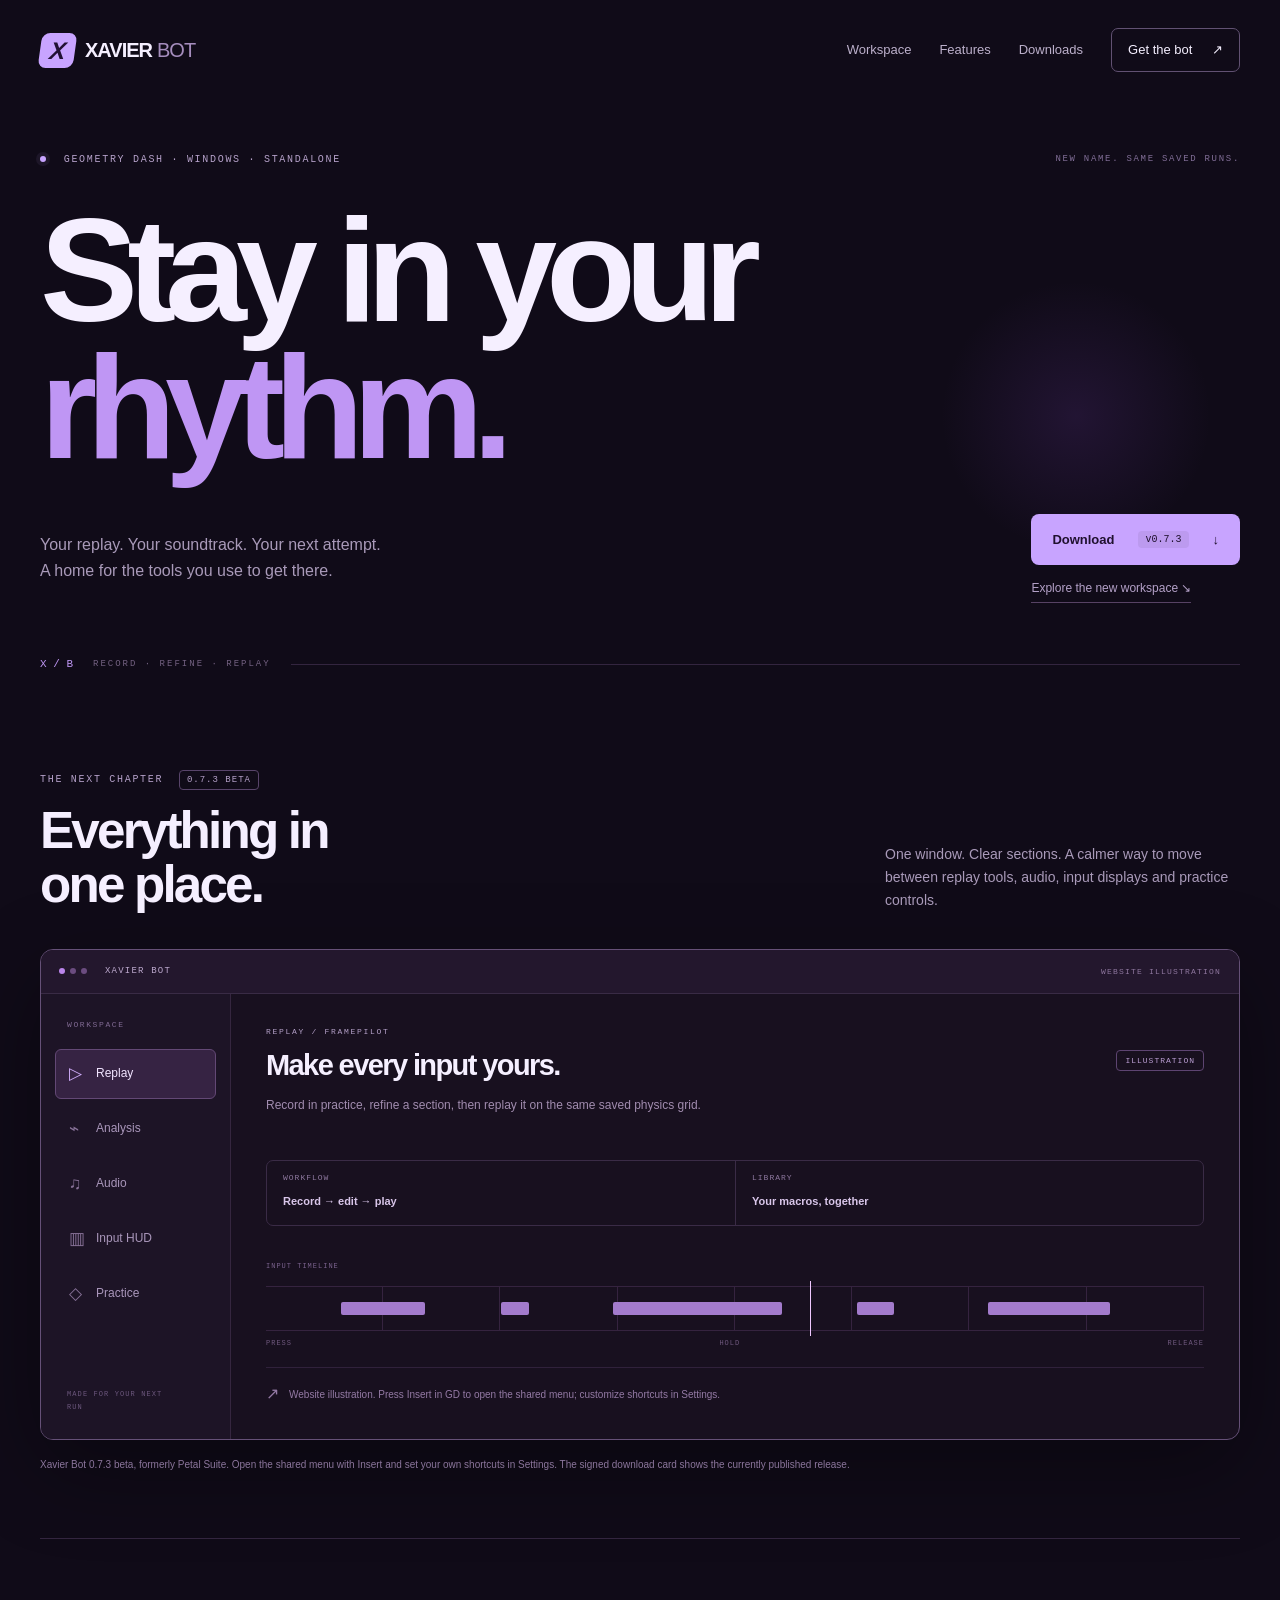
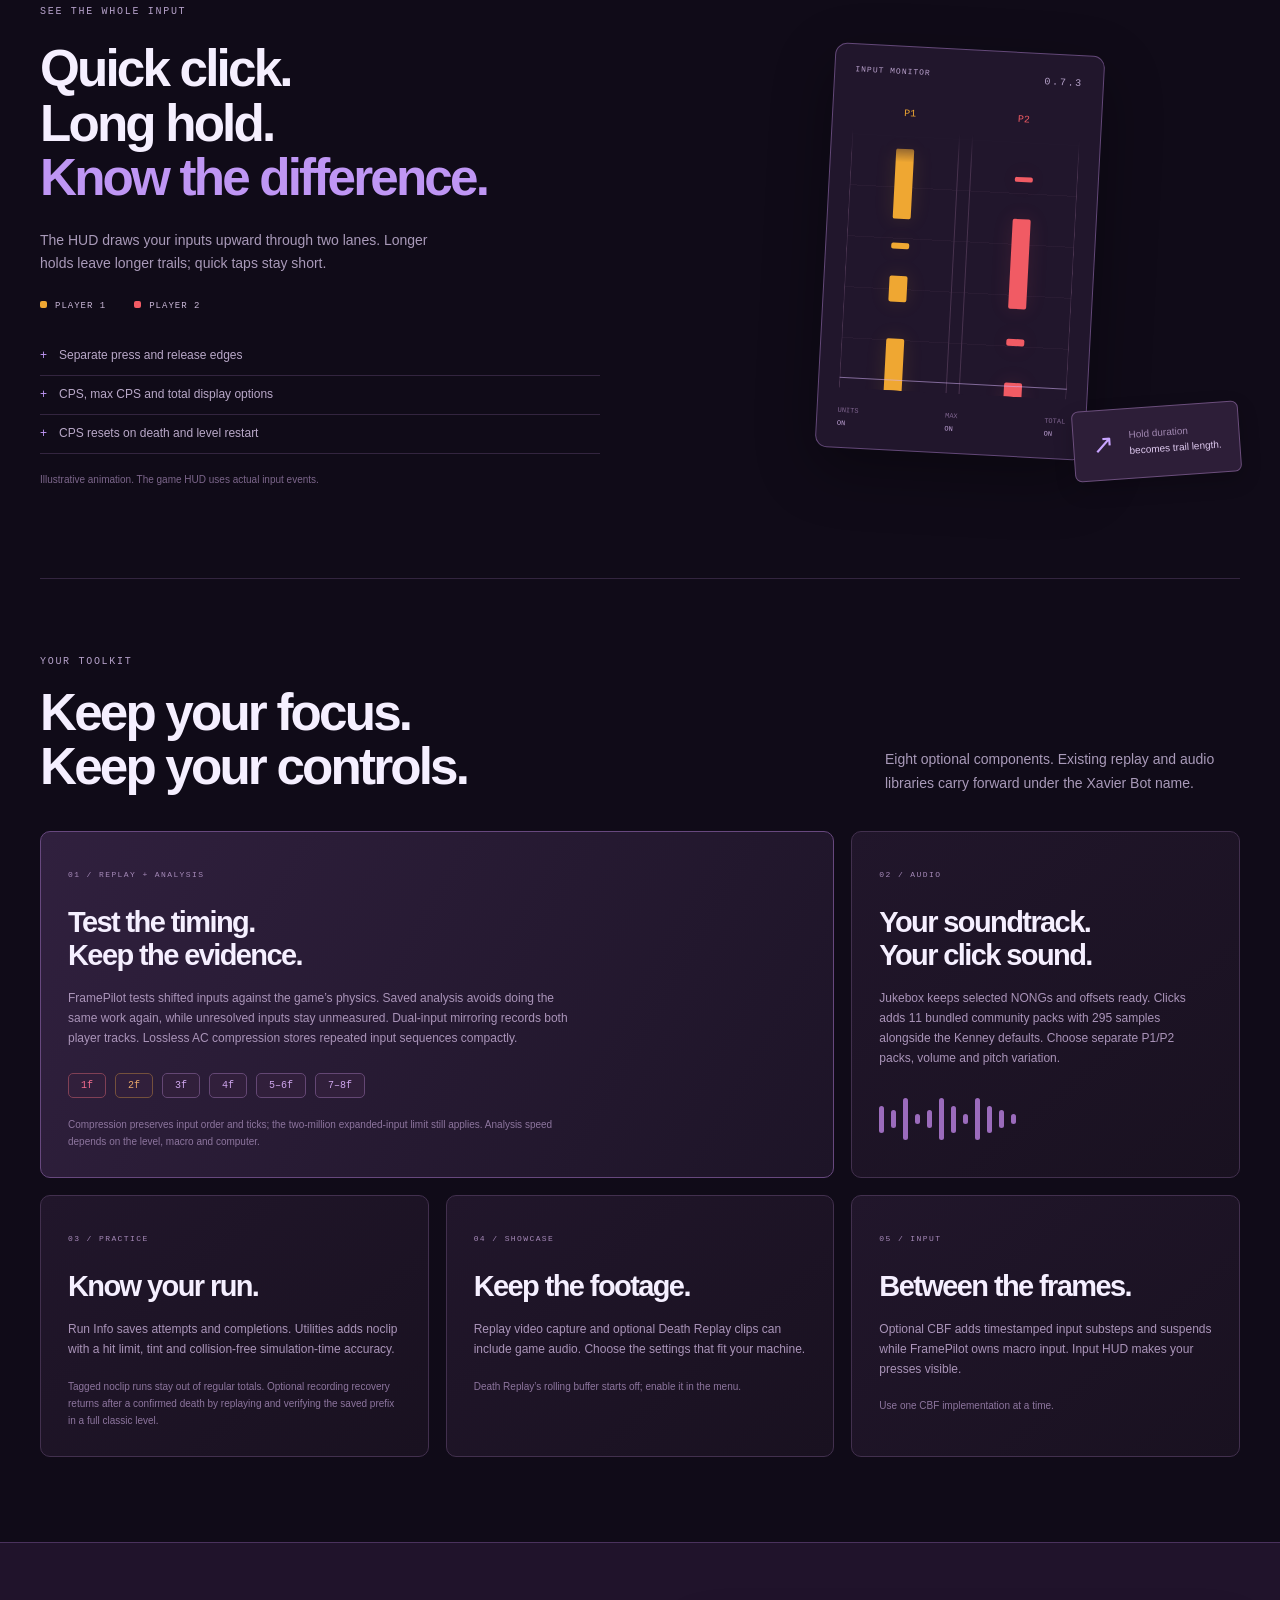
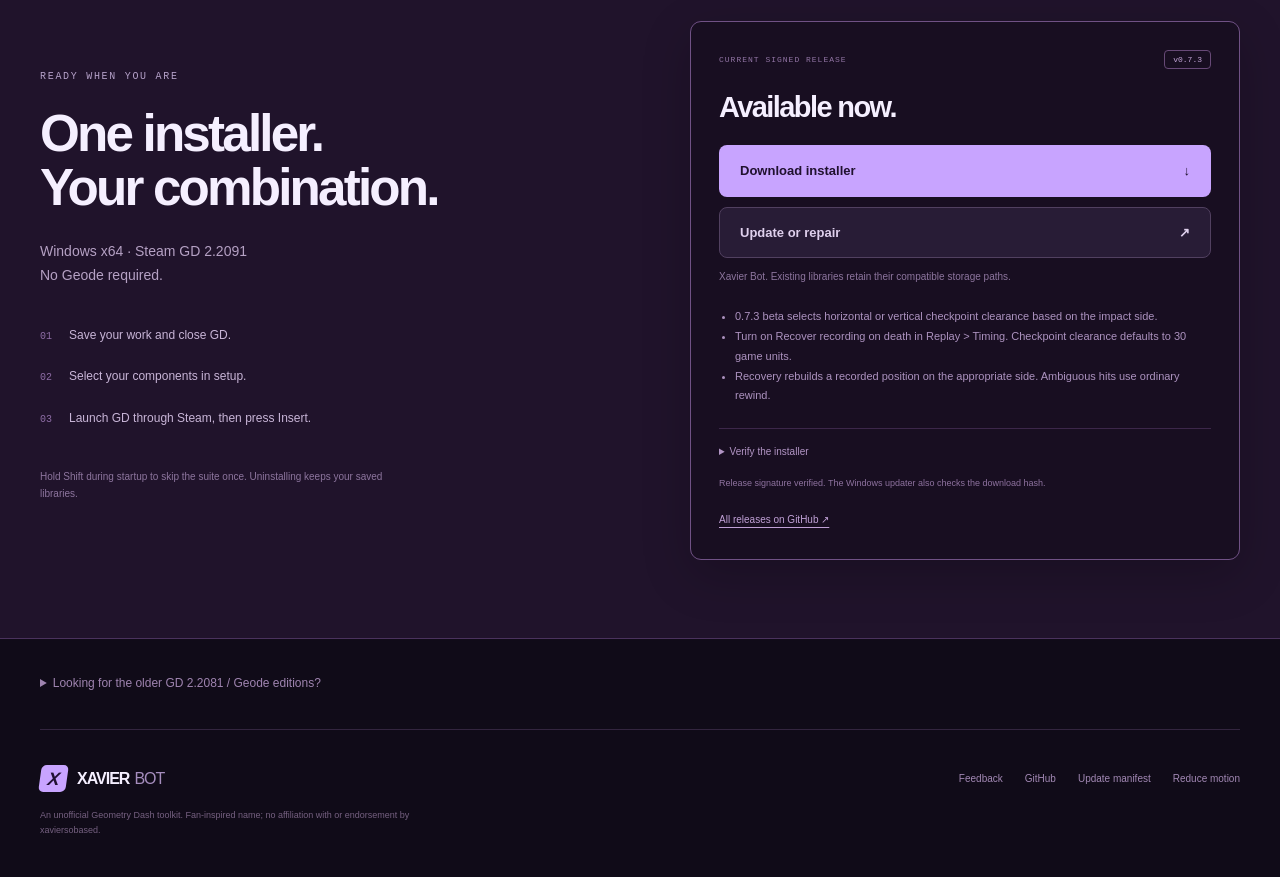
==== commit eef321e5: "Publish Xavier Bot 0.7.3 checkpoint recovery beta" ====
--- a/index.html
+++ b/index.html
@@ -2,15 +2,15 @@
 <html lang="en">
 <head><meta charset="utf-8"><meta name="viewport" content="width=device-width,initial-scale=1"><meta name="theme-color" content="#100b18"><meta name="description" content="Xavier Bot: replays, timing analysis, music and practice tools for Geometry Dash. Formerly Petal Suite."><title>Xavier Bot — stay in your rhythm.</title><link rel="stylesheet" href="style.css"><script src="app.js" defer></script></head>
 <body>
-<header class="nav wrap"><a class="brand" href="./" aria-label="Xavier Bot home"><span class="brand-mark" aria-hidden="true">X</span>XAVIER<span class="brand-tail">BOT</span></a><nav aria-label="Main navigation"><a href="#workspace">Workspace</a><a href="#tools">Features</a><a href="#downloads">Downloads</a><a class="nav-download" href="downloads/XavierBot-Setup-0.7.2.exe" data-download="setup" download>Get the bot <span aria-hidden="true">↗</span></a></nav></header>
+<header class="nav wrap"><a class="brand" href="./" aria-label="Xavier Bot home"><span class="brand-mark" aria-hidden="true">X</span>XAVIER<span class="brand-tail">BOT</span></a><nav aria-label="Main navigation"><a href="#workspace">Workspace</a><a href="#tools">Features</a><a href="#downloads">Downloads</a><a class="nav-download" href="downloads/XavierBot-Setup-0.7.3.exe" data-download="setup" download>Get the bot <span aria-hidden="true">↗</span></a></nav></header>
 <main>
-<section class="hero wrap"><div class="hero-top"><p class="eyebrow"><span class="status-dot"></span> GEOMETRY DASH · WINDOWS · STANDALONE</p><span class="edition">NEW NAME. SAME SAVED RUNS.</span></div><h1>Stay in your<br><span>rhythm.</span></h1><div class="hero-bottom"><p>Your replay. Your soundtrack. Your next attempt.<br>A home for the tools you use to get there.</p><div class="hero-actions"><a class="button primary" href="downloads/XavierBot-Setup-0.7.2.exe" data-download="setup" download>Download <span data-version>v0.7.2</span><span aria-hidden="true">↓</span></a><a href="#workspace" class="text-link">Explore the new workspace <span aria-hidden="true">↘</span></a></div></div><div class="hero-detail" aria-hidden="true">X / B <span>RECORD · REFINE · REPLAY</span></div></section>
-<section id="workspace" class="workspace-section wrap"><div class="section-heading"><div><p class="eyebrow">THE NEXT CHAPTER <span class="pill">0.7.2 BETA</span></p><h2>Everything in<br>one place.</h2></div><p>One window. Clear sections. A calmer way to move between replay tools, audio, input displays and practice controls.</p></div>
+<section class="hero wrap"><div class="hero-top"><p class="eyebrow"><span class="status-dot"></span> GEOMETRY DASH · WINDOWS · STANDALONE</p><span class="edition">NEW NAME. SAME SAVED RUNS.</span></div><h1>Stay in your<br><span>rhythm.</span></h1><div class="hero-bottom"><p>Your replay. Your soundtrack. Your next attempt.<br>A home for the tools you use to get there.</p><div class="hero-actions"><a class="button primary" href="downloads/XavierBot-Setup-0.7.3.exe" data-download="setup" download>Download <span data-version>v0.7.3</span><span aria-hidden="true">↓</span></a><a href="#workspace" class="text-link">Explore the new workspace <span aria-hidden="true">↘</span></a></div></div><div class="hero-detail" aria-hidden="true">X / B <span>RECORD · REFINE · REPLAY</span></div></section>
+<section id="workspace" class="workspace-section wrap"><div class="section-heading"><div><p class="eyebrow">THE NEXT CHAPTER <span class="pill">0.7.3 BETA</span></p><h2>Everything in<br>one place.</h2></div><p>One window. Clear sections. A calmer way to move between replay tools, audio, input displays and practice controls.</p></div>
 <div class="workspace-demo" aria-label="Interactive website illustration of the Xavier Bot workspace"><div class="window-top"><div class="window-lights" aria-hidden="true"><i></i><i></i><i></i></div><span>XAVIER BOT</span><span class="preview-label">WEBSITE ILLUSTRATION</span></div><div class="workspace-body"><div class="workspace-sidebar" role="tablist" aria-label="Illustrated workspace sections"><span class="sidebar-caption">WORKSPACE</span><button role="tab" aria-selected="true" aria-controls="preview-panel" id="tab-replay" data-tab="replay"><span aria-hidden="true">▷</span>Replay</button><button role="tab" aria-selected="false" aria-controls="preview-panel" id="tab-analysis" data-tab="analysis"><span aria-hidden="true">⌁</span>Analysis</button><button role="tab" aria-selected="false" aria-controls="preview-panel" id="tab-audio" data-tab="audio"><span aria-hidden="true">♫</span>Audio</button><button role="tab" aria-selected="false" aria-controls="preview-panel" id="tab-input" data-tab="input"><span aria-hidden="true">▥</span>Input HUD</button><button role="tab" aria-selected="false" aria-controls="preview-panel" id="tab-practice" data-tab="practice"><span aria-hidden="true">◇</span>Practice</button><span class="sidebar-footer">MADE FOR YOUR NEXT RUN</span></div><div id="preview-panel" class="preview-panel" role="tabpanel" aria-labelledby="tab-replay" tabindex="0"><div class="panel-heading"><div><p class="micro" id="preview-kicker">REPLAY / FRAMEPILOT</p><h3 id="preview-title">Make every input yours.</h3></div><span class="state-badge">ILLUSTRATION</span></div><p id="preview-description">Record in practice, refine a section, then replay it on the same saved physics grid.</p><div class="preview-metrics"><div><span id="metric-one-label">Workflow</span><strong id="metric-one">Record → edit → play</strong></div><div><span id="metric-two-label">Library</span><strong id="metric-two">Your macros, together</strong></div></div><div class="timeline-art" aria-hidden="true"><span class="timeline-label">INPUT TIMELINE</span><div class="timeline-grid"><i style="--start:8%;--width:9%"></i><i style="--start:25%;--width:3%"></i><i style="--start:37%;--width:18%"></i><i style="--start:63%;--width:4%"></i><i style="--start:77%;--width:13%"></i><b></b></div><div class="timeline-scale"><span>PRESS</span><span>HOLD</span><span>RELEASE</span></div></div><div id="input-tab-art" class="input-tab-art" hidden aria-label="Illustration: orange player one holds and red player two holds scroll upward"><div class="mini-trail-legend"><span>P1 · ORANGE</span><span>P2 · RED</span></div><div class="lanes" aria-hidden="true"><div class="lane p1"><div class="trail-track"><b class="trail t1"></b><b class="trail t2"></b><b class="trail t3"></b><b class="trail t4"></b></div></div><div class="lane p2"><div class="trail-track"><b class="trail t1"></b><b class="trail t2"></b><b class="trail t3"></b><b class="trail t4"></b></div></div><div class="input-baseline"></div></div><p>ILLUSTRATED HOLD TRAILS · NOT LIVE GAME INPUT</p></div><div class="panel-note"><span aria-hidden="true">↗</span><p id="preview-note">Website illustration. Press Insert in GD to open the shared menu; customize shortcuts in Settings.</p></div></div></div></div>
-<p class="section-caption">Xavier Bot 0.7.2 beta, formerly Petal Suite. Open the shared menu with Insert and set your own shortcuts in Settings. The signed download card shows the currently published release.</p></section>
-<section class="input-section wrap"><div class="input-copy"><p class="eyebrow">SEE THE WHOLE INPUT</p><h2>Quick click.<br>Long hold.<br><span>Know the difference.</span></h2><p>The HUD draws your inputs upward through two lanes. Longer holds leave longer trails; quick taps stay short.</p><div class="player-legend"><span><i class="orange"></i>PLAYER 1</span><span><i class="red"></i>PLAYER 2</span></div><ul class="feature-list"><li>Separate press and release edges</li><li>CPS, max CPS and total display options</li><li>CPS resets on death and level restart</li></ul><p class="muted">Illustrative animation. The game HUD uses actual input events.</p></div><div class="input-visual" aria-label="Illustration of scrolling player one orange and player two red input trails"><div class="hud-card"><div class="hud-title"><span>INPUT MONITOR</span><span class="micro">0.7.2</span></div><div class="lane-labels"><span>P1</span><span>P2</span></div><div class="lanes" aria-hidden="true"><div class="lane p1"><div class="trail-track"><b class="trail t1"></b><b class="trail t2"></b><b class="trail t3"></b><b class="trail t4"></b></div></div><div class="lane p2"><div class="trail-track"><b class="trail t1"></b><b class="trail t2"></b><b class="trail t3"></b><b class="trail t4"></b></div></div><div class="input-baseline"></div></div><div class="hud-stats"><span>UNITS <b>ON</b></span><span>MAX <b>ON</b></span><span>TOTAL <b>ON</b></span></div></div><div class="hold-callout"><span>↗</span><p>Hold duration<br><strong>becomes trail length.</strong></p></div></div></section>
+<p class="section-caption">Xavier Bot 0.7.3 beta, formerly Petal Suite. Open the shared menu with Insert and set your own shortcuts in Settings. The signed download card shows the currently published release.</p></section>
+<section class="input-section wrap"><div class="input-copy"><p class="eyebrow">SEE THE WHOLE INPUT</p><h2>Quick click.<br>Long hold.<br><span>Know the difference.</span></h2><p>The HUD draws your inputs upward through two lanes. Longer holds leave longer trails; quick taps stay short.</p><div class="player-legend"><span><i class="orange"></i>PLAYER 1</span><span><i class="red"></i>PLAYER 2</span></div><ul class="feature-list"><li>Separate press and release edges</li><li>CPS, max CPS and total display options</li><li>CPS resets on death and level restart</li></ul><p class="muted">Illustrative animation. The game HUD uses actual input events.</p></div><div class="input-visual" aria-label="Illustration of scrolling player one orange and player two red input trails"><div class="hud-card"><div class="hud-title"><span>INPUT MONITOR</span><span class="micro">0.7.3</span></div><div class="lane-labels"><span>P1</span><span>P2</span></div><div class="lanes" aria-hidden="true"><div class="lane p1"><div class="trail-track"><b class="trail t1"></b><b class="trail t2"></b><b class="trail t3"></b><b class="trail t4"></b></div></div><div class="lane p2"><div class="trail-track"><b class="trail t1"></b><b class="trail t2"></b><b class="trail t3"></b><b class="trail t4"></b></div></div><div class="input-baseline"></div></div><div class="hud-stats"><span>UNITS <b>ON</b></span><span>MAX <b>ON</b></span><span>TOTAL <b>ON</b></span></div></div><div class="hold-callout"><span>↗</span><p>Hold duration<br><strong>becomes trail length.</strong></p></div></div></section>
 <section id="tools" class="wrap section"><div class="section-heading"><div><p class="eyebrow">YOUR TOOLKIT</p><h2>Keep your focus.<br>Keep your controls.</h2></div><p>Eight optional components. Existing replay and audio libraries carry forward under the Xavier Bot name.</p></div><div class="feature-grid"><article class="feature-card wide"><span class="card-index">01 / REPLAY + ANALYSIS</span><h3>Test the timing.<br>Keep the evidence.</h3><p>FramePilot tests shifted inputs against the game’s physics. Saved analysis avoids doing the same work again, while unresolved inputs stay unmeasured. Dual-input mirroring records both player tracks. Lossless AC compression stores repeated input sequences compactly.</p><div class="frame-chips" aria-hidden="true"><span>1f</span><span>2f</span><span>3f</span><span>4f</span><span>5–6f</span><span>7–8f</span></div><p class="small-note">Compression preserves input order and ticks; the two-million expanded-input limit still applies. Analysis speed depends on the level, macro and computer.</p></article><article class="feature-card"><span class="card-index">02 / AUDIO</span><h3>Your soundtrack.<br>Your click sound.</h3><p>Jukebox keeps selected NONGs and offsets ready. Clicks adds 11 bundled community packs with 295 samples alongside the Kenney defaults. Choose separate P1/P2 packs, volume and pitch variation.</p><div class="audio-wave" aria-hidden="true"><i></i><i></i><i></i><i></i><i></i><i></i><i></i><i></i><i></i><i></i><i></i><i></i></div></article><article class="feature-card"><span class="card-index">03 / PRACTICE</span><h3>Know your run.</h3><p>Run Info saves attempts and completions. Utilities adds noclip with a hit limit, tint and collision-free simulation-time accuracy.</p><p class="small-note">Tagged noclip runs stay out of regular totals. Optional recording recovery returns after a confirmed death by replaying and verifying the saved prefix in a full classic level.</p></article><article class="feature-card"><span class="card-index">04 / SHOWCASE</span><h3>Keep the footage.</h3><p>Replay video capture and optional Death Replay clips can include game audio. Choose the settings that fit your machine.</p><p class="small-note">Death Replay’s rolling buffer starts off; enable it in the menu.</p></article><article class="feature-card"><span class="card-index">05 / INPUT</span><h3>Between the frames.</h3><p>Optional CBF adds timestamped input substeps and suspends while FramePilot owns macro input. Input HUD makes your presses visible.</p><p class="small-note">Use one CBF implementation at a time.</p></article></div></section>
-<section id="downloads" class="download-section"><div class="wrap download-layout"><div><p class="eyebrow">READY WHEN YOU ARE</p><h2>One installer.<br>Your combination.</h2><p class="download-intro">Windows x64 · Steam GD 2.2091<br>No Geode required.</p><ol class="install-steps"><li><span>01</span>Save your work and close GD.</li><li><span>02</span>Select your components in setup.</li><li><span>03</span>Launch GD through Steam, then press Insert.</li></ol><p class="small-note">Hold Shift during startup to skip the suite once. Uninstalling keeps your saved libraries.</p></div><aside class="download-card"><div class="download-card-top"><span>CURRENT SIGNED RELEASE</span><span class="release-tag" data-version>v0.7.2</span></div><h3 id="release-heading">Available now.</h3><a class="button primary full" href="downloads/XavierBot-Setup-0.7.2.exe" data-download="setup" download>Download installer <span aria-hidden="true">↓</span></a><a class="button secondary full" href="downloads/Updater-0.7.2.exe" data-download="updater" download>Update or repair <span aria-hidden="true">↗</span></a><p id="release-identity" class="small-note">Xavier Bot 0.7.2 beta for Windows and Steam GD 2.2091.</p><ul id="release-notes"><li>Rewind before a practice checkpoint after a recording death.</li><li>Set the checkpoint rewind buffer in Replay → Timing.</li></ul><details><summary>Verify the installer</summary><code id="installer-sha">Reading release information…</code><button id="copy-sha" class="copy-button" type="button" disabled>Copy SHA-256</button></details><p id="manifest-status" class="manifest-status" role="status">Checking the release signature…</p><a class="small-link" href="https://github.com/partlov3d-design/petalsuite/releases">All releases on GitHub ↗</a></aside></div></section>
-<section class="wrap legacy-section"><details><summary>Looking for the older GD 2.2081 / Geode editions?</summary><div class="legacy-content"><p>The original 0.1.0 Geode ports require GD 2.2081 and Geode 5.11.2. They retain their previous branding and do not include the standalone 0.7.2 workspace.</p><div class="legacy-links"><a href="downloads/petal.framepilot-0.1.0.geode" download>FramePilot Geode</a><a href="downloads/petal.jukebox-0.1.0.geode" download>Jukebox Geode</a><a href="downloads/PetalDowngrader-0.1.0.exe" download>Downgrade tool</a></div><p class="small-note">The downgrade tool uses your own Steam depot download; no game files are distributed here.</p></div></details></section>
+<section id="downloads" class="download-section"><div class="wrap download-layout"><div><p class="eyebrow">READY WHEN YOU ARE</p><h2>One installer.<br>Your combination.</h2><p class="download-intro">Windows x64 · Steam GD 2.2091<br>No Geode required.</p><ol class="install-steps"><li><span>01</span>Save your work and close GD.</li><li><span>02</span>Select your components in setup.</li><li><span>03</span>Launch GD through Steam, then press Insert.</li></ol><p class="small-note">Hold Shift during startup to skip the suite once. Uninstalling keeps your saved libraries.</p></div><aside class="download-card"><div class="download-card-top"><span>CURRENT SIGNED RELEASE</span><span class="release-tag" data-version>v0.7.3</span></div><h3 id="release-heading">Available now.</h3><a class="button primary full" href="downloads/XavierBot-Setup-0.7.3.exe" data-download="setup" download>Download installer <span aria-hidden="true">↓</span></a><a class="button secondary full" href="downloads/Updater-0.7.3.exe" data-download="updater" download>Update or repair <span aria-hidden="true">↗</span></a><p id="release-identity" class="small-note">Xavier Bot 0.7.3 beta for Windows and Steam GD 2.2091.</p><ul id="release-notes"><li>Recover with horizontal or vertical clearance after a recording death.</li><li>Set checkpoint clearance in Replay → Timing.</li></ul><details><summary>Verify the installer</summary><code id="installer-sha">Reading release information…</code><button id="copy-sha" class="copy-button" type="button" disabled>Copy SHA-256</button></details><p id="manifest-status" class="manifest-status" role="status">Checking the release signature…</p><a class="small-link" href="https://github.com/partlov3d-design/petalsuite/releases">All releases on GitHub ↗</a></aside></div></section>
+<section class="wrap legacy-section"><details><summary>Looking for the older GD 2.2081 / Geode editions?</summary><div class="legacy-content"><p>The original 0.1.0 Geode ports require GD 2.2081 and Geode 5.11.2. They retain their previous branding and do not include the standalone 0.7.3 workspace.</p><div class="legacy-links"><a href="downloads/petal.framepilot-0.1.0.geode" download>FramePilot Geode</a><a href="downloads/petal.jukebox-0.1.0.geode" download>Jukebox Geode</a><a href="downloads/PetalDowngrader-0.1.0.exe" download>Downgrade tool</a></div><p class="small-note">The downgrade tool uses your own Steam depot download; no game files are distributed here.</p></div></details></section>
 </main><footer class="footer wrap"><div><a class="brand" href="./"><span class="brand-mark" aria-hidden="true">X</span>XAVIER<span class="brand-tail">BOT</span></a><p>An unofficial Geometry Dash toolkit. Fan-inspired name; no affiliation with or endorsement by xaviersobased.</p></div><div class="footer-links"><a href="feedback.html">Feedback</a><a href="https://github.com/partlov3d-design/petalsuite">GitHub</a><a href="updates.json">Update manifest</a><button id="motion-toggle" type="button" aria-pressed="false">Reduce motion</button></div></footer>
 </body></html>
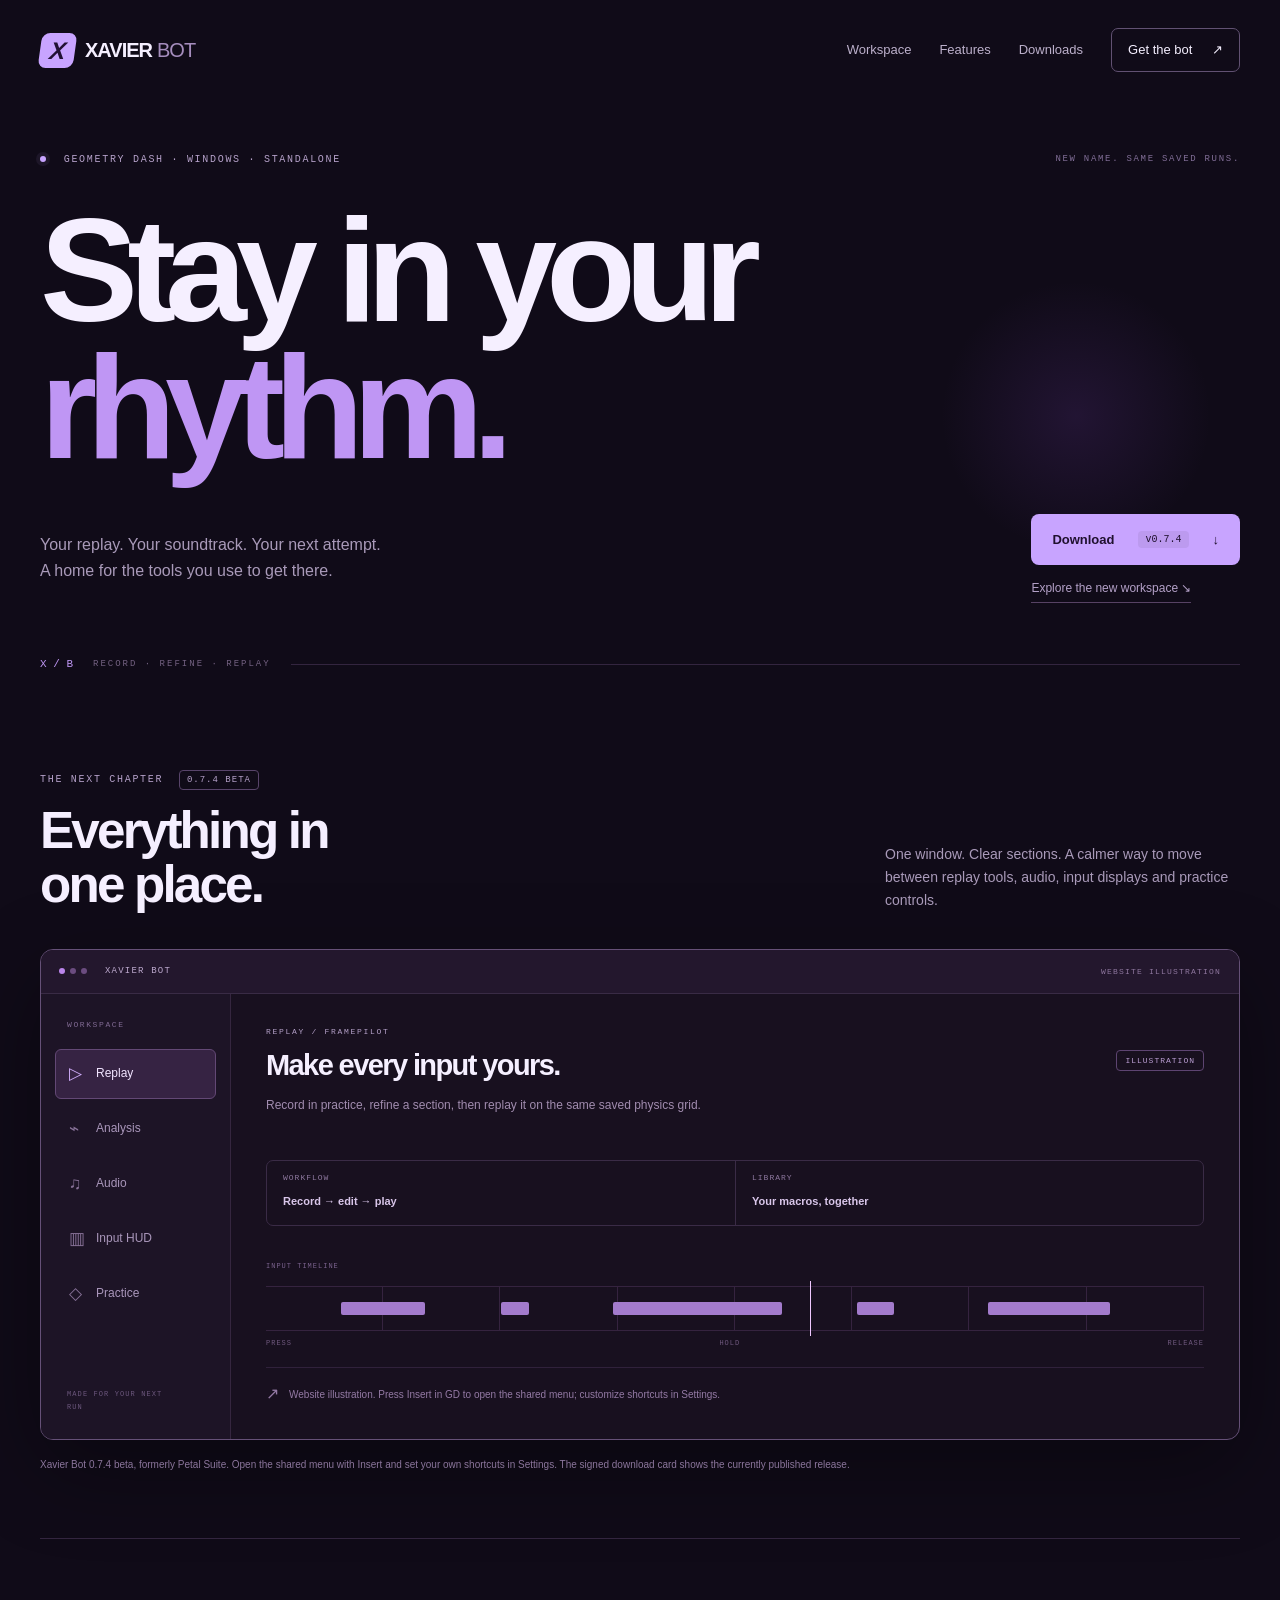
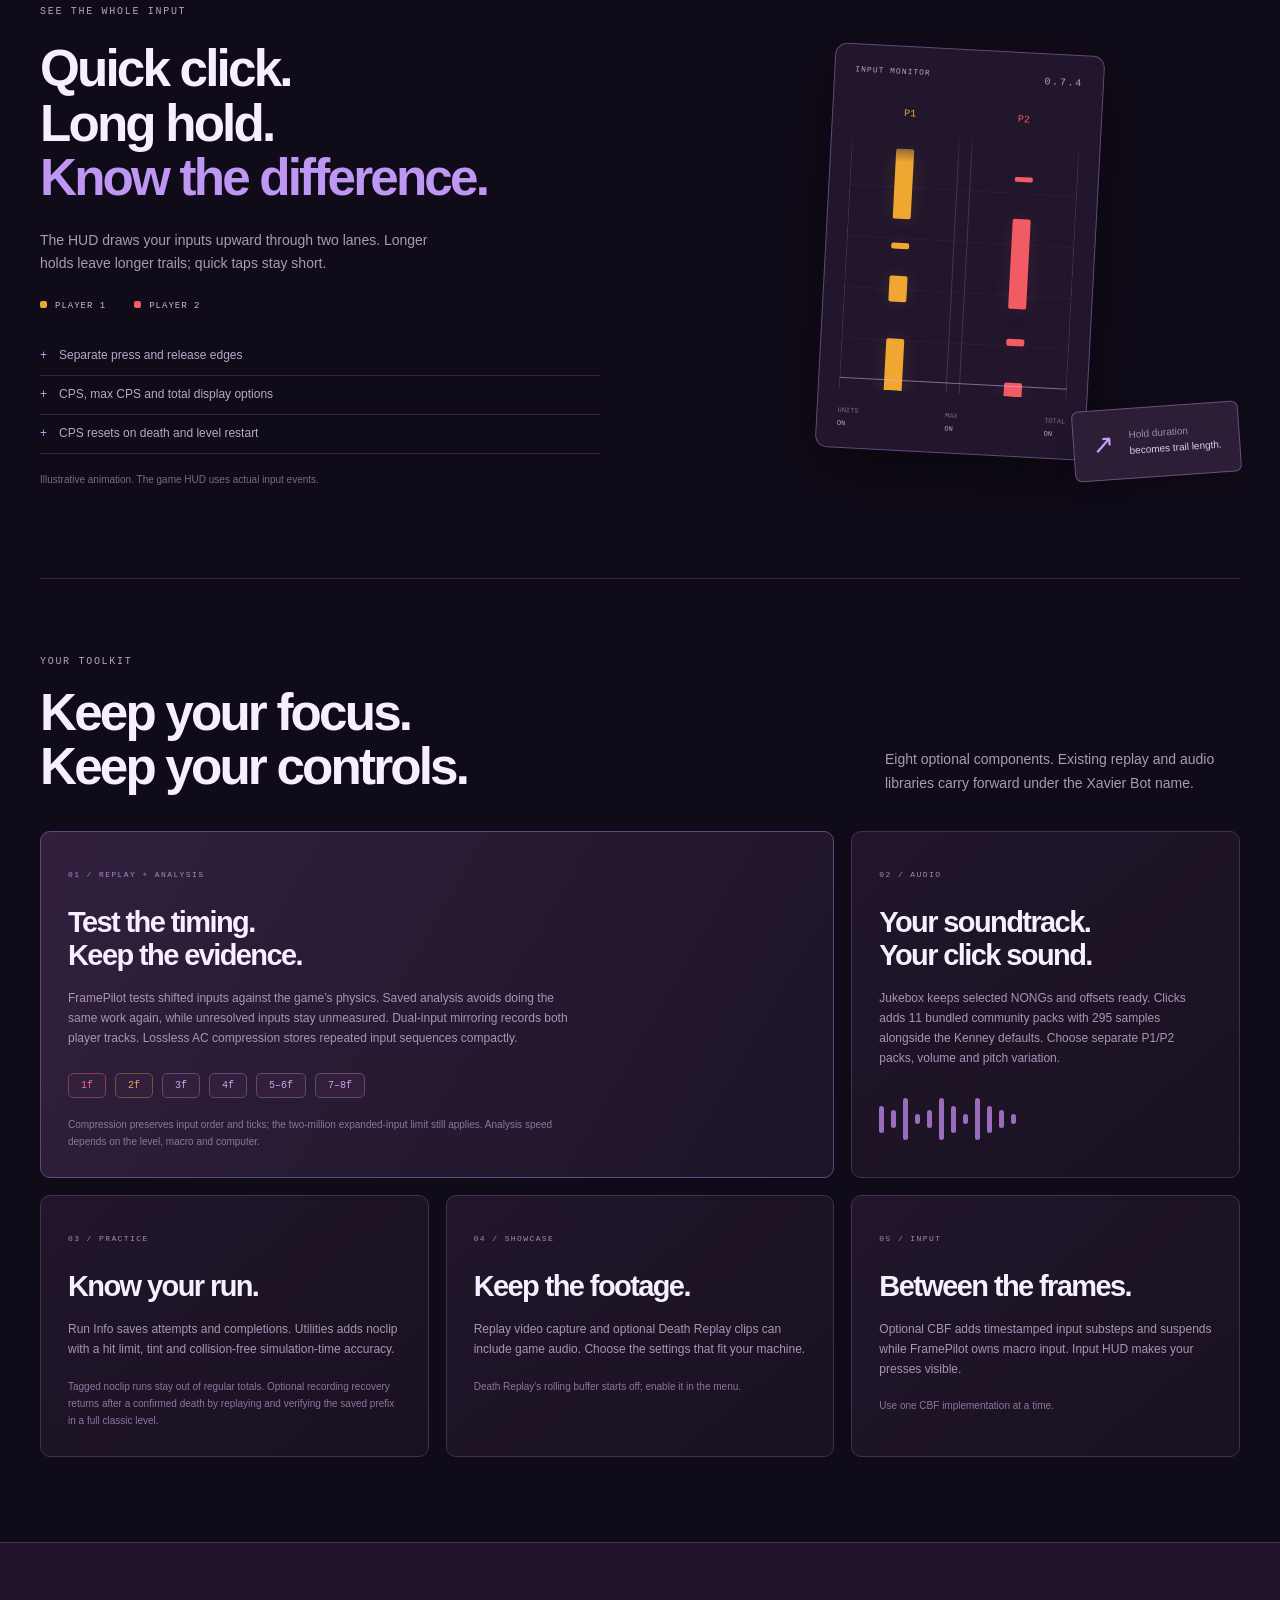
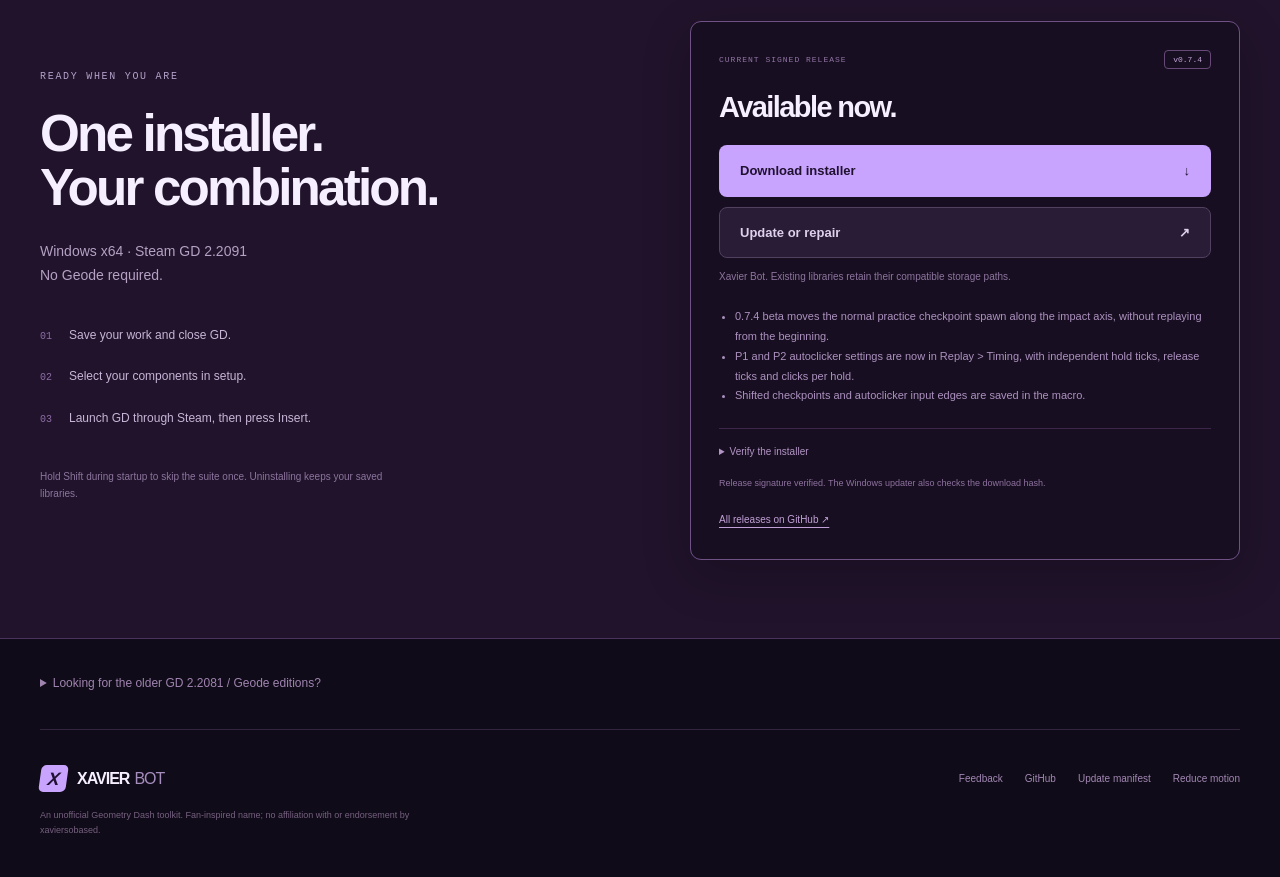
==== commit 74766ef0: "Publish Xavier Bot 0.7.4 checkpoint recovery beta" ====
--- a/index.html
+++ b/index.html
@@ -2,15 +2,15 @@
 <html lang="en">
 <head><meta charset="utf-8"><meta name="viewport" content="width=device-width,initial-scale=1"><meta name="theme-color" content="#100b18"><meta name="description" content="Xavier Bot: replays, timing analysis, music and practice tools for Geometry Dash. Formerly Petal Suite."><title>Xavier Bot — stay in your rhythm.</title><link rel="stylesheet" href="style.css"><script src="app.js" defer></script></head>
 <body>
-<header class="nav wrap"><a class="brand" href="./" aria-label="Xavier Bot home"><span class="brand-mark" aria-hidden="true">X</span>XAVIER<span class="brand-tail">BOT</span></a><nav aria-label="Main navigation"><a href="#workspace">Workspace</a><a href="#tools">Features</a><a href="#downloads">Downloads</a><a class="nav-download" href="downloads/XavierBot-Setup-0.7.3.exe" data-download="setup" download>Get the bot <span aria-hidden="true">↗</span></a></nav></header>
+<header class="nav wrap"><a class="brand" href="./" aria-label="Xavier Bot home"><span class="brand-mark" aria-hidden="true">X</span>XAVIER<span class="brand-tail">BOT</span></a><nav aria-label="Main navigation"><a href="#workspace">Workspace</a><a href="#tools">Features</a><a href="#downloads">Downloads</a><a class="nav-download" href="downloads/XavierBot-Setup-0.7.4.exe" data-download="setup" download>Get the bot <span aria-hidden="true">↗</span></a></nav></header>
 <main>
-<section class="hero wrap"><div class="hero-top"><p class="eyebrow"><span class="status-dot"></span> GEOMETRY DASH · WINDOWS · STANDALONE</p><span class="edition">NEW NAME. SAME SAVED RUNS.</span></div><h1>Stay in your<br><span>rhythm.</span></h1><div class="hero-bottom"><p>Your replay. Your soundtrack. Your next attempt.<br>A home for the tools you use to get there.</p><div class="hero-actions"><a class="button primary" href="downloads/XavierBot-Setup-0.7.3.exe" data-download="setup" download>Download <span data-version>v0.7.3</span><span aria-hidden="true">↓</span></a><a href="#workspace" class="text-link">Explore the new workspace <span aria-hidden="true">↘</span></a></div></div><div class="hero-detail" aria-hidden="true">X / B <span>RECORD · REFINE · REPLAY</span></div></section>
-<section id="workspace" class="workspace-section wrap"><div class="section-heading"><div><p class="eyebrow">THE NEXT CHAPTER <span class="pill">0.7.3 BETA</span></p><h2>Everything in<br>one place.</h2></div><p>One window. Clear sections. A calmer way to move between replay tools, audio, input displays and practice controls.</p></div>
+<section class="hero wrap"><div class="hero-top"><p class="eyebrow"><span class="status-dot"></span> GEOMETRY DASH · WINDOWS · STANDALONE</p><span class="edition">NEW NAME. SAME SAVED RUNS.</span></div><h1>Stay in your<br><span>rhythm.</span></h1><div class="hero-bottom"><p>Your replay. Your soundtrack. Your next attempt.<br>A home for the tools you use to get there.</p><div class="hero-actions"><a class="button primary" href="downloads/XavierBot-Setup-0.7.4.exe" data-download="setup" download>Download <span data-version>v0.7.4</span><span aria-hidden="true">↓</span></a><a href="#workspace" class="text-link">Explore the new workspace <span aria-hidden="true">↘</span></a></div></div><div class="hero-detail" aria-hidden="true">X / B <span>RECORD · REFINE · REPLAY</span></div></section>
+<section id="workspace" class="workspace-section wrap"><div class="section-heading"><div><p class="eyebrow">THE NEXT CHAPTER <span class="pill">0.7.4 BETA</span></p><h2>Everything in<br>one place.</h2></div><p>One window. Clear sections. A calmer way to move between replay tools, audio, input displays and practice controls.</p></div>
 <div class="workspace-demo" aria-label="Interactive website illustration of the Xavier Bot workspace"><div class="window-top"><div class="window-lights" aria-hidden="true"><i></i><i></i><i></i></div><span>XAVIER BOT</span><span class="preview-label">WEBSITE ILLUSTRATION</span></div><div class="workspace-body"><div class="workspace-sidebar" role="tablist" aria-label="Illustrated workspace sections"><span class="sidebar-caption">WORKSPACE</span><button role="tab" aria-selected="true" aria-controls="preview-panel" id="tab-replay" data-tab="replay"><span aria-hidden="true">▷</span>Replay</button><button role="tab" aria-selected="false" aria-controls="preview-panel" id="tab-analysis" data-tab="analysis"><span aria-hidden="true">⌁</span>Analysis</button><button role="tab" aria-selected="false" aria-controls="preview-panel" id="tab-audio" data-tab="audio"><span aria-hidden="true">♫</span>Audio</button><button role="tab" aria-selected="false" aria-controls="preview-panel" id="tab-input" data-tab="input"><span aria-hidden="true">▥</span>Input HUD</button><button role="tab" aria-selected="false" aria-controls="preview-panel" id="tab-practice" data-tab="practice"><span aria-hidden="true">◇</span>Practice</button><span class="sidebar-footer">MADE FOR YOUR NEXT RUN</span></div><div id="preview-panel" class="preview-panel" role="tabpanel" aria-labelledby="tab-replay" tabindex="0"><div class="panel-heading"><div><p class="micro" id="preview-kicker">REPLAY / FRAMEPILOT</p><h3 id="preview-title">Make every input yours.</h3></div><span class="state-badge">ILLUSTRATION</span></div><p id="preview-description">Record in practice, refine a section, then replay it on the same saved physics grid.</p><div class="preview-metrics"><div><span id="metric-one-label">Workflow</span><strong id="metric-one">Record → edit → play</strong></div><div><span id="metric-two-label">Library</span><strong id="metric-two">Your macros, together</strong></div></div><div class="timeline-art" aria-hidden="true"><span class="timeline-label">INPUT TIMELINE</span><div class="timeline-grid"><i style="--start:8%;--width:9%"></i><i style="--start:25%;--width:3%"></i><i style="--start:37%;--width:18%"></i><i style="--start:63%;--width:4%"></i><i style="--start:77%;--width:13%"></i><b></b></div><div class="timeline-scale"><span>PRESS</span><span>HOLD</span><span>RELEASE</span></div></div><div id="input-tab-art" class="input-tab-art" hidden aria-label="Illustration: orange player one holds and red player two holds scroll upward"><div class="mini-trail-legend"><span>P1 · ORANGE</span><span>P2 · RED</span></div><div class="lanes" aria-hidden="true"><div class="lane p1"><div class="trail-track"><b class="trail t1"></b><b class="trail t2"></b><b class="trail t3"></b><b class="trail t4"></b></div></div><div class="lane p2"><div class="trail-track"><b class="trail t1"></b><b class="trail t2"></b><b class="trail t3"></b><b class="trail t4"></b></div></div><div class="input-baseline"></div></div><p>ILLUSTRATED HOLD TRAILS · NOT LIVE GAME INPUT</p></div><div class="panel-note"><span aria-hidden="true">↗</span><p id="preview-note">Website illustration. Press Insert in GD to open the shared menu; customize shortcuts in Settings.</p></div></div></div></div>
-<p class="section-caption">Xavier Bot 0.7.3 beta, formerly Petal Suite. Open the shared menu with Insert and set your own shortcuts in Settings. The signed download card shows the currently published release.</p></section>
-<section class="input-section wrap"><div class="input-copy"><p class="eyebrow">SEE THE WHOLE INPUT</p><h2>Quick click.<br>Long hold.<br><span>Know the difference.</span></h2><p>The HUD draws your inputs upward through two lanes. Longer holds leave longer trails; quick taps stay short.</p><div class="player-legend"><span><i class="orange"></i>PLAYER 1</span><span><i class="red"></i>PLAYER 2</span></div><ul class="feature-list"><li>Separate press and release edges</li><li>CPS, max CPS and total display options</li><li>CPS resets on death and level restart</li></ul><p class="muted">Illustrative animation. The game HUD uses actual input events.</p></div><div class="input-visual" aria-label="Illustration of scrolling player one orange and player two red input trails"><div class="hud-card"><div class="hud-title"><span>INPUT MONITOR</span><span class="micro">0.7.3</span></div><div class="lane-labels"><span>P1</span><span>P2</span></div><div class="lanes" aria-hidden="true"><div class="lane p1"><div class="trail-track"><b class="trail t1"></b><b class="trail t2"></b><b class="trail t3"></b><b class="trail t4"></b></div></div><div class="lane p2"><div class="trail-track"><b class="trail t1"></b><b class="trail t2"></b><b class="trail t3"></b><b class="trail t4"></b></div></div><div class="input-baseline"></div></div><div class="hud-stats"><span>UNITS <b>ON</b></span><span>MAX <b>ON</b></span><span>TOTAL <b>ON</b></span></div></div><div class="hold-callout"><span>↗</span><p>Hold duration<br><strong>becomes trail length.</strong></p></div></div></section>
+<p class="section-caption">Xavier Bot 0.7.4 beta, formerly Petal Suite. Open the shared menu with Insert and set your own shortcuts in Settings. The signed download card shows the currently published release.</p></section>
+<section class="input-section wrap"><div class="input-copy"><p class="eyebrow">SEE THE WHOLE INPUT</p><h2>Quick click.<br>Long hold.<br><span>Know the difference.</span></h2><p>The HUD draws your inputs upward through two lanes. Longer holds leave longer trails; quick taps stay short.</p><div class="player-legend"><span><i class="orange"></i>PLAYER 1</span><span><i class="red"></i>PLAYER 2</span></div><ul class="feature-list"><li>Separate press and release edges</li><li>CPS, max CPS and total display options</li><li>CPS resets on death and level restart</li></ul><p class="muted">Illustrative animation. The game HUD uses actual input events.</p></div><div class="input-visual" aria-label="Illustration of scrolling player one orange and player two red input trails"><div class="hud-card"><div class="hud-title"><span>INPUT MONITOR</span><span class="micro">0.7.4</span></div><div class="lane-labels"><span>P1</span><span>P2</span></div><div class="lanes" aria-hidden="true"><div class="lane p1"><div class="trail-track"><b class="trail t1"></b><b class="trail t2"></b><b class="trail t3"></b><b class="trail t4"></b></div></div><div class="lane p2"><div class="trail-track"><b class="trail t1"></b><b class="trail t2"></b><b class="trail t3"></b><b class="trail t4"></b></div></div><div class="input-baseline"></div></div><div class="hud-stats"><span>UNITS <b>ON</b></span><span>MAX <b>ON</b></span><span>TOTAL <b>ON</b></span></div></div><div class="hold-callout"><span>↗</span><p>Hold duration<br><strong>becomes trail length.</strong></p></div></div></section>
 <section id="tools" class="wrap section"><div class="section-heading"><div><p class="eyebrow">YOUR TOOLKIT</p><h2>Keep your focus.<br>Keep your controls.</h2></div><p>Eight optional components. Existing replay and audio libraries carry forward under the Xavier Bot name.</p></div><div class="feature-grid"><article class="feature-card wide"><span class="card-index">01 / REPLAY + ANALYSIS</span><h3>Test the timing.<br>Keep the evidence.</h3><p>FramePilot tests shifted inputs against the game’s physics. Saved analysis avoids doing the same work again, while unresolved inputs stay unmeasured. Dual-input mirroring records both player tracks. Lossless AC compression stores repeated input sequences compactly.</p><div class="frame-chips" aria-hidden="true"><span>1f</span><span>2f</span><span>3f</span><span>4f</span><span>5–6f</span><span>7–8f</span></div><p class="small-note">Compression preserves input order and ticks; the two-million expanded-input limit still applies. Analysis speed depends on the level, macro and computer.</p></article><article class="feature-card"><span class="card-index">02 / AUDIO</span><h3>Your soundtrack.<br>Your click sound.</h3><p>Jukebox keeps selected NONGs and offsets ready. Clicks adds 11 bundled community packs with 295 samples alongside the Kenney defaults. Choose separate P1/P2 packs, volume and pitch variation.</p><div class="audio-wave" aria-hidden="true"><i></i><i></i><i></i><i></i><i></i><i></i><i></i><i></i><i></i><i></i><i></i><i></i></div></article><article class="feature-card"><span class="card-index">03 / PRACTICE</span><h3>Know your run.</h3><p>Run Info saves attempts and completions. Utilities adds noclip with a hit limit, tint and collision-free simulation-time accuracy.</p><p class="small-note">Tagged noclip runs stay out of regular totals. Optional recording recovery returns after a confirmed death by replaying and verifying the saved prefix in a full classic level.</p></article><article class="feature-card"><span class="card-index">04 / SHOWCASE</span><h3>Keep the footage.</h3><p>Replay video capture and optional Death Replay clips can include game audio. Choose the settings that fit your machine.</p><p class="small-note">Death Replay’s rolling buffer starts off; enable it in the menu.</p></article><article class="feature-card"><span class="card-index">05 / INPUT</span><h3>Between the frames.</h3><p>Optional CBF adds timestamped input substeps and suspends while FramePilot owns macro input. Input HUD makes your presses visible.</p><p class="small-note">Use one CBF implementation at a time.</p></article></div></section>
-<section id="downloads" class="download-section"><div class="wrap download-layout"><div><p class="eyebrow">READY WHEN YOU ARE</p><h2>One installer.<br>Your combination.</h2><p class="download-intro">Windows x64 · Steam GD 2.2091<br>No Geode required.</p><ol class="install-steps"><li><span>01</span>Save your work and close GD.</li><li><span>02</span>Select your components in setup.</li><li><span>03</span>Launch GD through Steam, then press Insert.</li></ol><p class="small-note">Hold Shift during startup to skip the suite once. Uninstalling keeps your saved libraries.</p></div><aside class="download-card"><div class="download-card-top"><span>CURRENT SIGNED RELEASE</span><span class="release-tag" data-version>v0.7.3</span></div><h3 id="release-heading">Available now.</h3><a class="button primary full" href="downloads/XavierBot-Setup-0.7.3.exe" data-download="setup" download>Download installer <span aria-hidden="true">↓</span></a><a class="button secondary full" href="downloads/Updater-0.7.3.exe" data-download="updater" download>Update or repair <span aria-hidden="true">↗</span></a><p id="release-identity" class="small-note">Xavier Bot 0.7.3 beta for Windows and Steam GD 2.2091.</p><ul id="release-notes"><li>Recover with horizontal or vertical clearance after a recording death.</li><li>Set checkpoint clearance in Replay → Timing.</li></ul><details><summary>Verify the installer</summary><code id="installer-sha">Reading release information…</code><button id="copy-sha" class="copy-button" type="button" disabled>Copy SHA-256</button></details><p id="manifest-status" class="manifest-status" role="status">Checking the release signature…</p><a class="small-link" href="https://github.com/partlov3d-design/petalsuite/releases">All releases on GitHub ↗</a></aside></div></section>
-<section class="wrap legacy-section"><details><summary>Looking for the older GD 2.2081 / Geode editions?</summary><div class="legacy-content"><p>The original 0.1.0 Geode ports require GD 2.2081 and Geode 5.11.2. They retain their previous branding and do not include the standalone 0.7.3 workspace.</p><div class="legacy-links"><a href="downloads/petal.framepilot-0.1.0.geode" download>FramePilot Geode</a><a href="downloads/petal.jukebox-0.1.0.geode" download>Jukebox Geode</a><a href="downloads/PetalDowngrader-0.1.0.exe" download>Downgrade tool</a></div><p class="small-note">The downgrade tool uses your own Steam depot download; no game files are distributed here.</p></div></details></section>
+<section id="downloads" class="download-section"><div class="wrap download-layout"><div><p class="eyebrow">READY WHEN YOU ARE</p><h2>One installer.<br>Your combination.</h2><p class="download-intro">Windows x64 · Steam GD 2.2091<br>No Geode required.</p><ol class="install-steps"><li><span>01</span>Save your work and close GD.</li><li><span>02</span>Select your components in setup.</li><li><span>03</span>Launch GD through Steam, then press Insert.</li></ol><p class="small-note">Hold Shift during startup to skip the suite once. Uninstalling keeps your saved libraries.</p></div><aside class="download-card"><div class="download-card-top"><span>CURRENT SIGNED RELEASE</span><span class="release-tag" data-version>v0.7.4</span></div><h3 id="release-heading">Available now.</h3><a class="button primary full" href="downloads/XavierBot-Setup-0.7.4.exe" data-download="setup" download>Download installer <span aria-hidden="true">↓</span></a><a class="button secondary full" href="downloads/Updater-0.7.4.exe" data-download="updater" download>Update or repair <span aria-hidden="true">↗</span></a><p id="release-identity" class="small-note">Xavier Bot 0.7.4 beta for Windows and Steam GD 2.2091.</p><ul id="release-notes"><li>Shift the normal practice checkpoint respawn along the impact axis.</li><li>Configure the two-player recording autoclicker in Replay → Timing.</li></ul><details><summary>Verify the installer</summary><code id="installer-sha">Reading release information…</code><button id="copy-sha" class="copy-button" type="button" disabled>Copy SHA-256</button></details><p id="manifest-status" class="manifest-status" role="status">Checking the release signature…</p><a class="small-link" href="https://github.com/partlov3d-design/petalsuite/releases">All releases on GitHub ↗</a></aside></div></section>
+<section class="wrap legacy-section"><details><summary>Looking for the older GD 2.2081 / Geode editions?</summary><div class="legacy-content"><p>The original 0.1.0 Geode ports require GD 2.2081 and Geode 5.11.2. They retain their previous branding and do not include the standalone 0.7.4 workspace.</p><div class="legacy-links"><a href="downloads/petal.framepilot-0.1.0.geode" download>FramePilot Geode</a><a href="downloads/petal.jukebox-0.1.0.geode" download>Jukebox Geode</a><a href="downloads/PetalDowngrader-0.1.0.exe" download>Downgrade tool</a></div><p class="small-note">The downgrade tool uses your own Steam depot download; no game files are distributed here.</p></div></details></section>
 </main><footer class="footer wrap"><div><a class="brand" href="./"><span class="brand-mark" aria-hidden="true">X</span>XAVIER<span class="brand-tail">BOT</span></a><p>An unofficial Geometry Dash toolkit. Fan-inspired name; no affiliation with or endorsement by xaviersobased.</p></div><div class="footer-links"><a href="feedback.html">Feedback</a><a href="https://github.com/partlov3d-design/petalsuite">GitHub</a><a href="updates.json">Update manifest</a><button id="motion-toggle" type="button" aria-pressed="false">Reduce motion</button></div></footer>
 </body></html>
